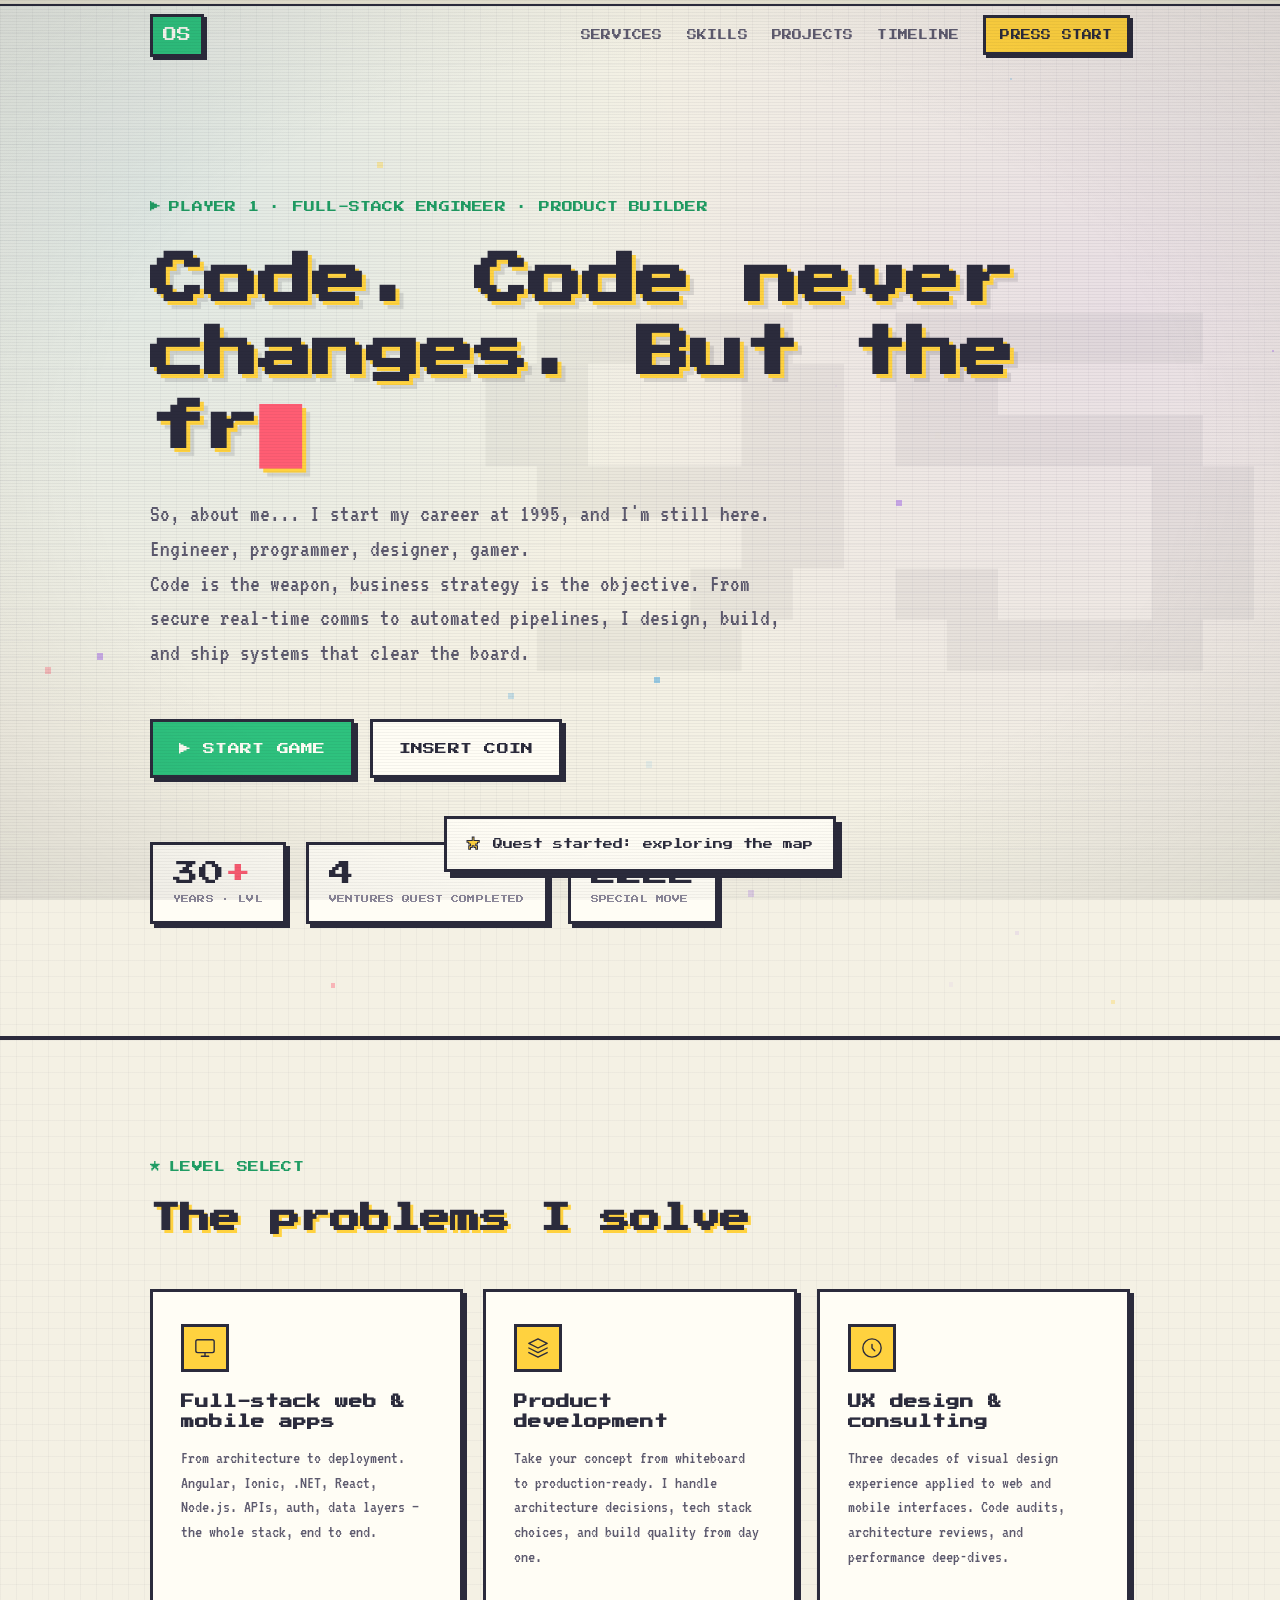
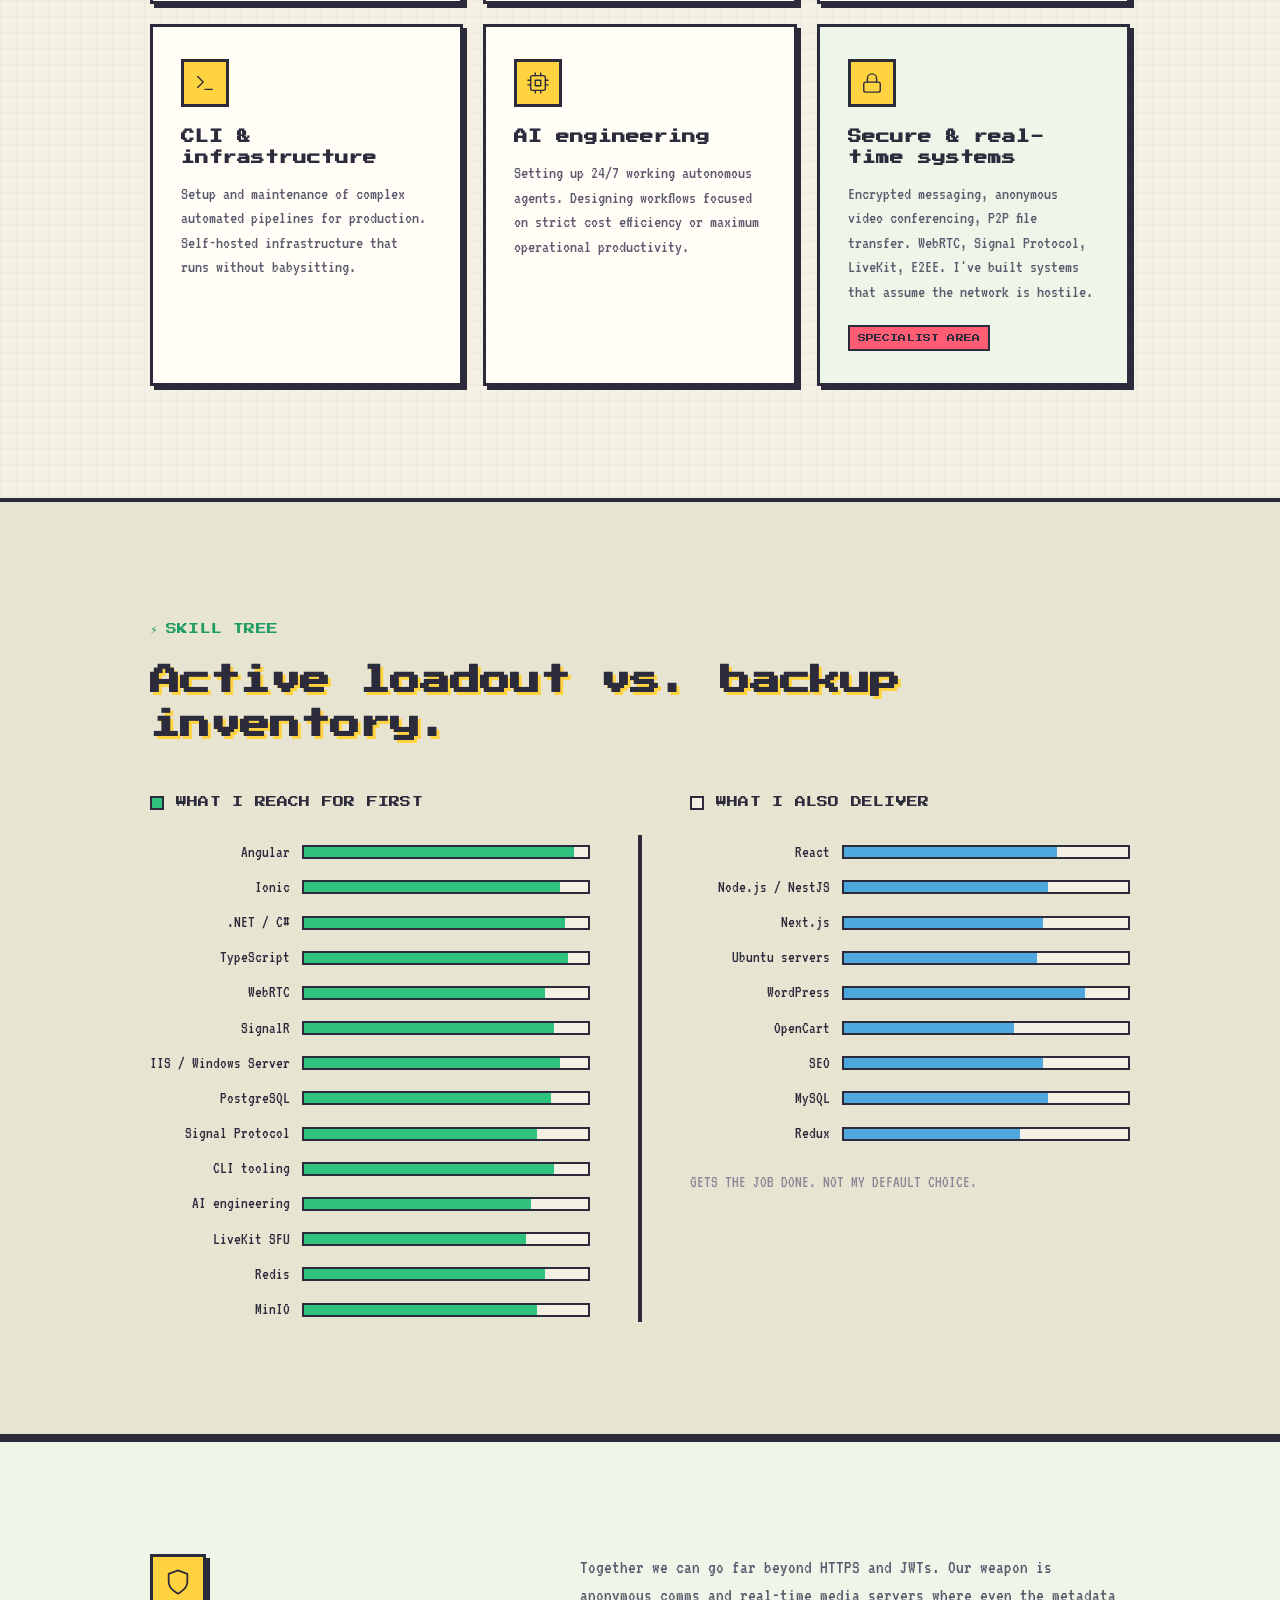
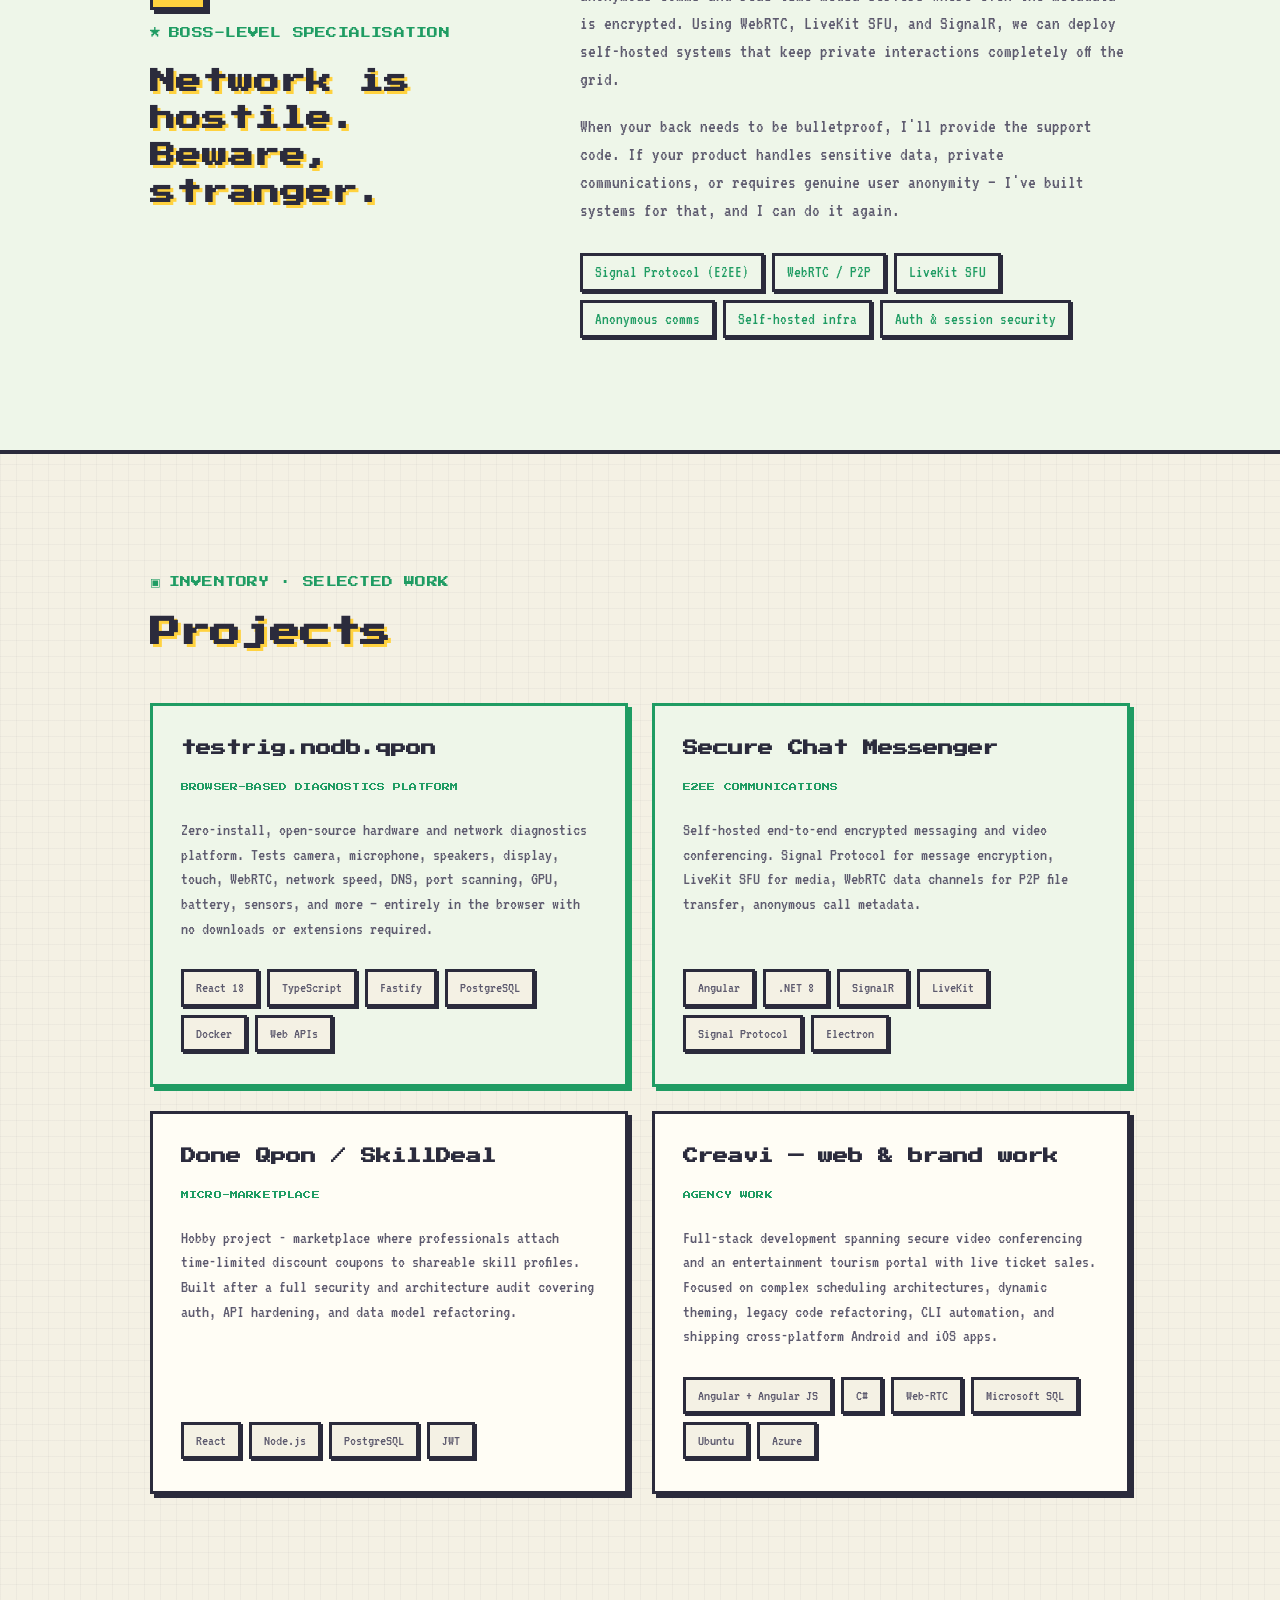
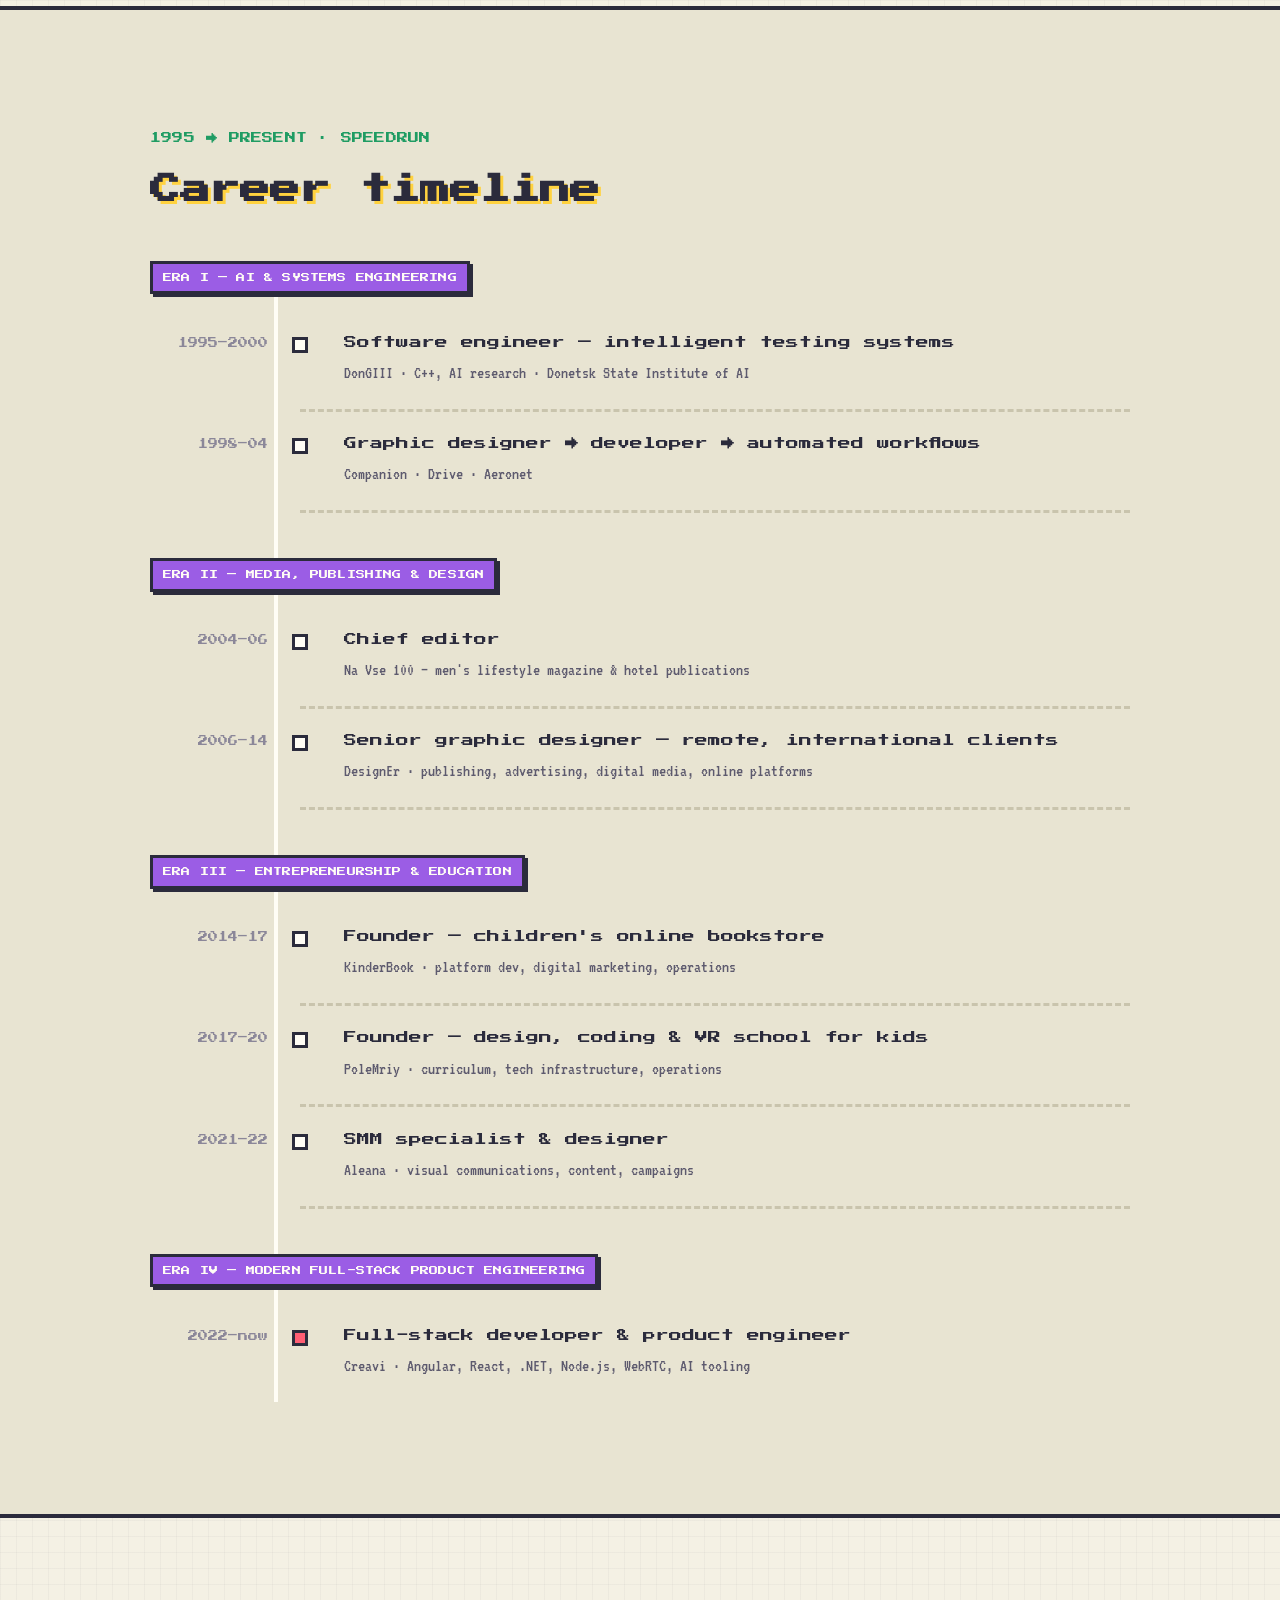
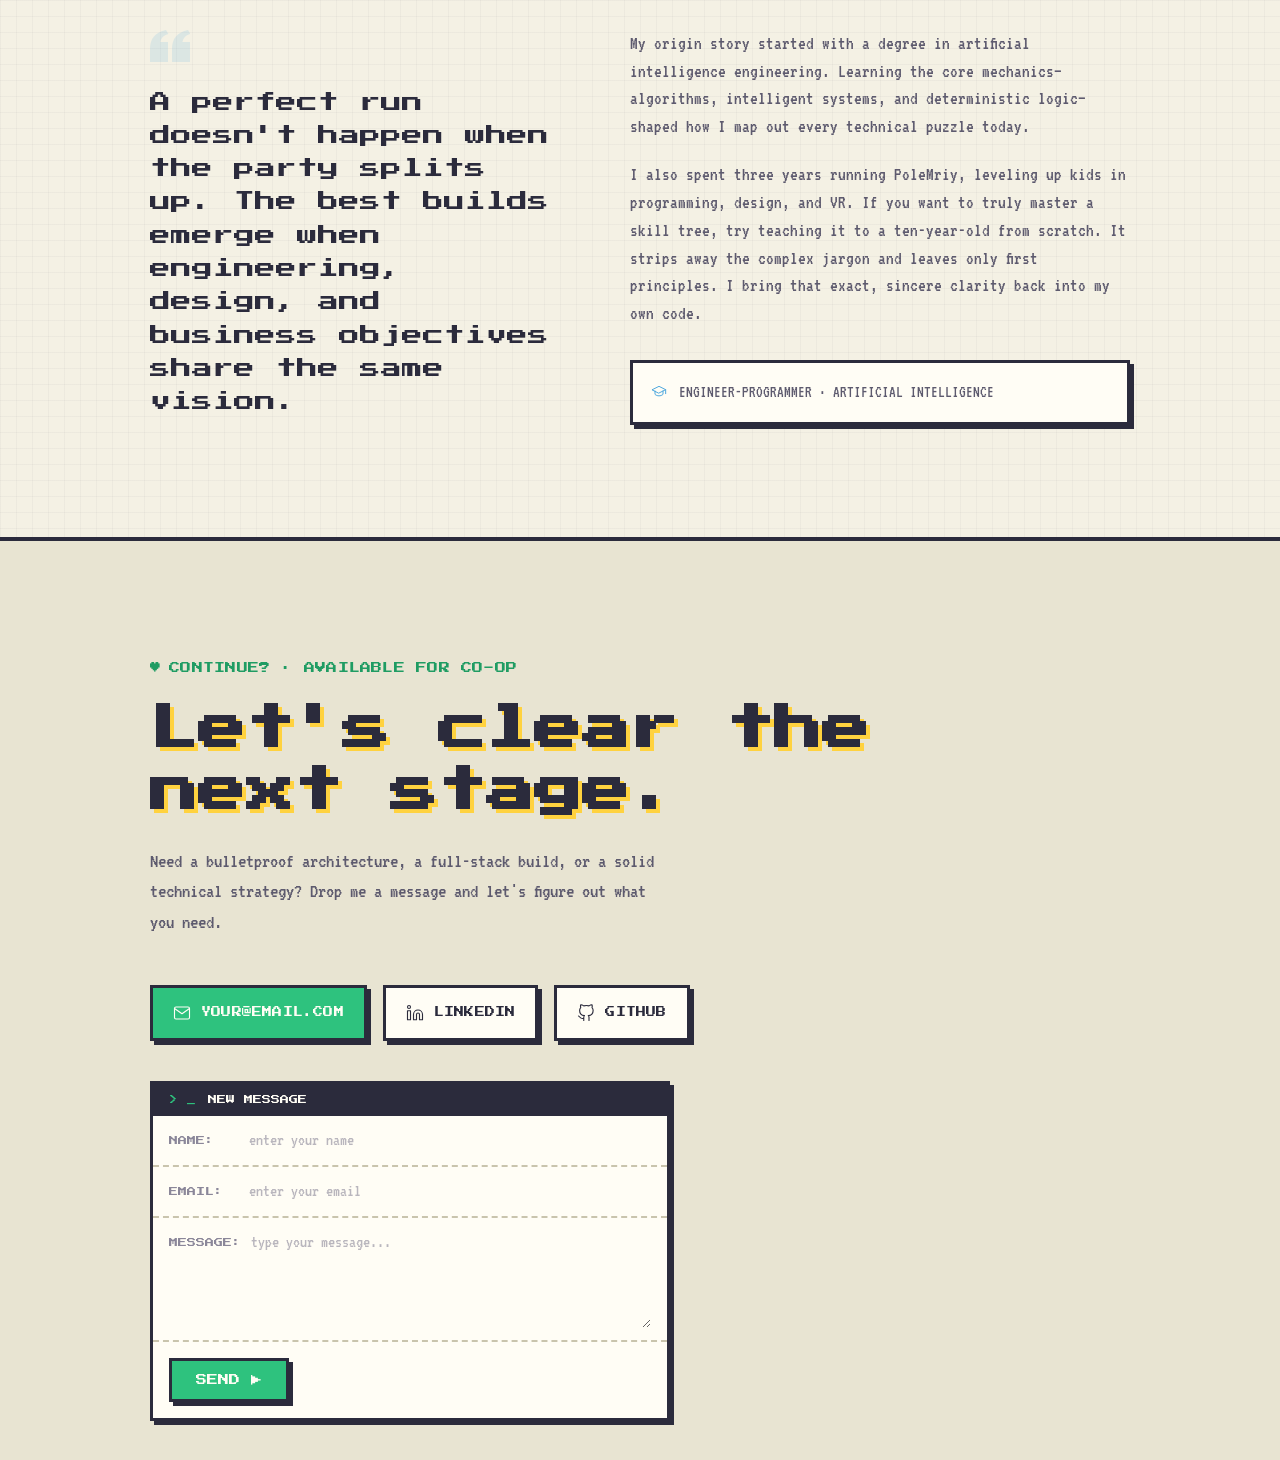
==== site/index.html @ c0d4e621 "feat: replace placeholder projects with testrig.nodb.qpon - formal: replaced 'Det Kollektive Klædesk" ====
<!DOCTYPE html>
<html lang="en">
<head>
<meta charset="UTF-8">
<meta name="viewport" content="width=device-width, initial-scale=1.0">
<title>Olexander Skidan — Full-Stack Product Engineer</title>
<link rel="icon" type="image/svg+xml" href="favicon.svg">
<link rel="icon" type="image/png" sizes="96x96" href="favicon-96x96.png">
<link rel="icon" type="image/x-icon" href="favicon.ico">
<link rel="apple-touch-icon" sizes="180x180" href="apple-touch-icon.png">
<link rel="manifest" href="site.webmanifest">
<link rel="preconnect" href="https://fonts.googleapis.com">
<link rel="preconnect" href="https://fonts.gstatic.com" crossorigin>
<link href="https://fonts.googleapis.com/css2?family=Press+Start+2P&family=VT323&display=swap" rel="stylesheet">
<link rel="stylesheet" href="portfolio.css">
</head>
<body>

<!-- SCROLL XP BAR -->
<div class="xp-bar" id="xp-bar">
  <div class="xp-bar-fill" id="xp-bar-fill"></div>
  <span class="xp-bar-label" id="xp-bar-label">0%</span>
</div>

<!-- CRT SCANLINE OVERLAY -->
<div class="crt" aria-hidden="true"></div>

<!-- NAV / HUD -->
<nav class="nav" id="nav">
  <div class="nav-inner">
    <span class="nav-initials">OS</span>
    <button class="nav-toggle" id="nav-toggle" aria-label="Toggle navigation" aria-expanded="false">
      <span></span>
      <span></span>
      <span></span>
    </button>
    <div class="nav-links" id="nav-links">
      <a href="#services">Services</a>
      <a href="#skills">Skills</a>
      <a href="#projects">Projects</a>
      <a href="#timeline">Timeline</a>
      <a href="#contact" class="nav-cta">Press Start</a>
    </div>
  </div>
</nav>

<!-- HERO -->
<section class="hero" id="hero">
  <div class="container">
    <p class="eyebrow"><span>▶</span> Player 1 · Full-stack engineer · product builder</p>
    <h1 class="hero-headline" id="hero-headline" data-text="Code. Code never changes. But the frameworks do"><span class="typing-text"></span><span class="typing-cursor">█</span></h1>
    <p class="hero-sub">So, about me... I start my career at 1995, and I'm still here. Engineer, programmer, designer, gamer.<br>Code is the weapon, business strategy is the objective. From secure real-time comms to automated pipelines, I design, build, and ship systems that clear the board.</p>
    <div class="hero-ctas">
      <a href="#projects" class="btn btn-primary">▶ Start game</a>
      <a href="#contact" class="btn btn-ghost">Insert coin</a>
    </div>
    <div class="hero-stats">
      <div class="stat">
        <span class="stat-num" data-count="30">0<span class="stat-plus">+</span></span>
        <span class="stat-label">Years · LVL</span>
      </div>
      <div class="stat-divider"></div>
      <div class="stat">
        <span class="stat-num" data-count="4">0</span>
        <span class="stat-label">Ventures quest completed</span>
      </div>
      <div class="stat-divider"></div>
      <div class="stat">
        <span class="stat-num">E2EE</span>
        <span class="stat-label">Special move</span>
      </div>
    </div>
  </div>
  <div class="hero-watermark" id="hero-watermark" title="Click me">95</div>
  <canvas class="hero-particles" id="hero-particles"></canvas>
</section>

<!-- SERVICES -->
<section class="section" id="services">
  <div class="container">
    <p class="section-eyebrow"><span>★</span> Level select</p>
    <h2 class="section-title">The problems I solve</h2>
    <div class="services-grid">
      <div class="service-card">
        <div class="service-icon">
          <svg width="22" height="22" viewBox="0 0 24 24" fill="none" stroke="currentColor" stroke-width="1.5" stroke-linecap="round" stroke-linejoin="round"><rect x="2" y="3" width="20" height="14" rx="2"/><path d="M8 21h8M12 17v4"/></svg>
        </div>
        <h3>Full-stack web &amp; mobile apps</h3>
        <p>From architecture to deployment. Angular, Ionic, .NET, React, Node.js. APIs, auth, data layers — the whole stack, end to end.</p>
      </div>
      <div class="service-card">
        <div class="service-icon">
          <svg width="22" height="22" viewBox="0 0 24 24" fill="none" stroke="currentColor" stroke-width="1.5" stroke-linecap="round" stroke-linejoin="round"><path d="M12 2L2 7l10 5 10-5-10-5z"/><path d="M2 17l10 5 10-5"/><path d="M2 12l10 5 10-5"/></svg>
        </div>
        <h3>Product development</h3>
        <p>Take your concept from whiteboard to production-ready. I handle architecture decisions, tech stack choices, and build quality from day one.</p>
      </div>
      <div class="service-card">
        <div class="service-icon">
          <svg width="22" height="22" viewBox="0 0 24 24" fill="none" stroke="currentColor" stroke-width="1.5" stroke-linecap="round" stroke-linejoin="round"><circle cx="12" cy="12" r="10"/><path d="M12 8v4l3 3"/></svg>
        </div>
        <h3>UX design &amp; consulting</h3>
        <p>Three decades of visual design experience applied to web and mobile interfaces. Code audits, architecture reviews, and performance deep-dives.</p>
      </div>
      <div class="service-card">
        <div class="service-icon">
          <svg width="22" height="22" viewBox="0 0 24 24" fill="none" stroke="currentColor" stroke-width="1.5" stroke-linecap="round" stroke-linejoin="round"><polyline points="4 17 10 11 4 5"/><line x1="12" y1="19" x2="20" y2="19"/></svg>
        </div>
        <h3>CLI &amp; infrastructure</h3>
        <p>Setup and maintenance of complex automated pipelines for production. Self-hosted infrastructure that runs without babysitting.</p>
      </div>
      <div class="service-card">
        <div class="service-icon">
          <svg width="22" height="22" viewBox="0 0 24 24" fill="none" stroke="currentColor" stroke-width="1.5" stroke-linecap="round" stroke-linejoin="round"><rect x="4" y="4" width="16" height="16" rx="2" ry="2"/><rect x="9" y="9" width="6" height="6"/><line x1="9" y1="1" x2="9" y2="4"/><line x1="15" y1="1" x2="15" y2="4"/><line x1="9" y1="20" x2="9" y2="23"/><line x1="15" y1="20" x2="15" y2="23"/><line x1="20" y1="9" x2="23" y2="9"/><line x1="20" y1="14" x2="23" y2="14"/><line x1="1" y1="9" x2="4" y2="9"/><line x1="1" y1="14" x2="4" y2="14"/></svg>
        </div>
        <h3>AI engineering</h3>
        <p>Setting up 24/7 working autonomous agents. Designing workflows focused on strict cost efficiency or maximum operational productivity.</p>
      </div>
      <div class="service-card service-card--accent">
        <div class="service-icon">
          <svg width="22" height="22" viewBox="0 0 24 24" fill="none" stroke="currentColor" stroke-width="1.5" stroke-linecap="round" stroke-linejoin="round"><rect x="3" y="11" width="18" height="11" rx="2"/><path d="M7 11V7a5 5 0 0 1 10 0v4"/></svg>
        </div>
        <h3>Secure &amp; real-time systems</h3>
        <p>Encrypted messaging, anonymous video conferencing, P2P file transfer. WebRTC, Signal Protocol, LiveKit, E2EE. I've built systems that assume the network is hostile.</p>
        <span class="service-badge">Specialist area</span>
      </div>
    </div>
  </div>
</section>

<!-- SKILLS -->
<section class="section section--dark" id="skills">
  <div class="container">
    <p class="section-eyebrow"><span>⚡</span> Skill tree</p>
    <h2 class="section-title">Active loadout vs. backup inventory.</h2>
    <div class="skills-grid">
      <div class="skills-col">
        <div class="skills-col-header">
          <span class="skills-col-dot skills-col-dot--love"></span>
          What I reach for first
        </div>
        <div class="skill-bars">
          <div class="skill-bar" data-level="95">
            <div class="skill-bar-label">Angular</div>
            <div class="skill-bar-track"><div class="skill-bar-fill"></div></div>
          </div>
          <div class="skill-bar" data-level="90">
            <div class="skill-bar-label">Ionic</div>
            <div class="skill-bar-track"><div class="skill-bar-fill"></div></div>
          </div>
          <div class="skill-bar" data-level="92">
            <div class="skill-bar-label">.NET / C#</div>
            <div class="skill-bar-track"><div class="skill-bar-fill"></div></div>
          </div>
          <div class="skill-bar" data-level="93">
            <div class="skill-bar-label">TypeScript</div>
            <div class="skill-bar-track"><div class="skill-bar-fill"></div></div>
          </div>
          <div class="skill-bar" data-level="85">
            <div class="skill-bar-label">WebRTC</div>
            <div class="skill-bar-track"><div class="skill-bar-fill"></div></div>
          </div>
          <div class="skill-bar" data-level="88">
            <div class="skill-bar-label">SignalR</div>
            <div class="skill-bar-track"><div class="skill-bar-fill"></div></div>
          </div>
          <div class="skill-bar" data-level="90">
            <div class="skill-bar-label">IIS / Windows Server</div>
            <div class="skill-bar-track"><div class="skill-bar-fill"></div></div>
          </div>
          <div class="skill-bar" data-level="87">
            <div class="skill-bar-label">PostgreSQL</div>
            <div class="skill-bar-track"><div class="skill-bar-fill"></div></div>
          </div>
          <div class="skill-bar" data-level="82">
            <div class="skill-bar-label">Signal Protocol</div>
            <div class="skill-bar-track"><div class="skill-bar-fill"></div></div>
          </div>
          <div class="skill-bar" data-level="88">
            <div class="skill-bar-label">CLI tooling</div>
            <div class="skill-bar-track"><div class="skill-bar-fill"></div></div>
          </div>
          <div class="skill-bar" data-level="80">
            <div class="skill-bar-label">AI engineering</div>
            <div class="skill-bar-track"><div class="skill-bar-fill"></div></div>
          </div>
          <div class="skill-bar" data-level="78">
            <div class="skill-bar-label">LiveKit SFU</div>
            <div class="skill-bar-track"><div class="skill-bar-fill"></div></div>
          </div>
          <div class="skill-bar" data-level="85">
            <div class="skill-bar-label">Redis</div>
            <div class="skill-bar-track"><div class="skill-bar-fill"></div></div>
          </div>
          <div class="skill-bar" data-level="82">
            <div class="skill-bar-label">MinIO</div>
            <div class="skill-bar-track"><div class="skill-bar-fill"></div></div>
          </div>
        </div>
      </div>
      <div class="skills-divider"></div>
      <div class="skills-col">
        <div class="skills-col-header">
          <span class="skills-col-dot skills-col-dot--also"></span>
          What I also deliver
        </div>
        <div class="skill-bars">
          <div class="skill-bar" data-level="75">
            <div class="skill-bar-label">React</div>
            <div class="skill-bar-track"><div class="skill-bar-fill skill-bar-fill--also"></div></div>
          </div>
          <div class="skill-bar" data-level="72">
            <div class="skill-bar-label">Node.js / NestJS</div>
            <div class="skill-bar-track"><div class="skill-bar-fill skill-bar-fill--also"></div></div>
          </div>
          <div class="skill-bar" data-level="70">
            <div class="skill-bar-label">Next.js</div>
            <div class="skill-bar-track"><div class="skill-bar-fill skill-bar-fill--also"></div></div>
          </div>
          <div class="skill-bar" data-level="68">
            <div class="skill-bar-label">Ubuntu servers</div>
            <div class="skill-bar-track"><div class="skill-bar-fill skill-bar-fill--also"></div></div>
          </div>
          <div class="skill-bar" data-level="85">
            <div class="skill-bar-label">WordPress</div>
            <div class="skill-bar-track"><div class="skill-bar-fill skill-bar-fill--also"></div></div>
          </div>
          <div class="skill-bar" data-level="60">
            <div class="skill-bar-label">OpenCart</div>
            <div class="skill-bar-track"><div class="skill-bar-fill skill-bar-fill--also"></div></div>
          </div>
          <div class="skill-bar" data-level="70">
            <div class="skill-bar-label">SEO</div>
            <div class="skill-bar-track"><div class="skill-bar-fill skill-bar-fill--also"></div></div>
          </div>
          <div class="skill-bar" data-level="72">
            <div class="skill-bar-label">MySQL</div>
            <div class="skill-bar-track"><div class="skill-bar-fill skill-bar-fill--also"></div></div>
          </div>
          <div class="skill-bar" data-level="62">
            <div class="skill-bar-label">Redux</div>
            <div class="skill-bar-track"><div class="skill-bar-fill skill-bar-fill--also"></div></div>
          </div>
        </div>
        <p class="skills-note">Gets the job done. Not my default choice.</p>
      </div>
    </div>
  </div>
</section>

<!-- SECURITY CALLOUT -->
<section class="section section--security">
  <div class="container">
    <div class="security-inner">
      <div class="security-left">
        <div class="security-icon">
          <svg width="28" height="28" viewBox="0 0 24 24" fill="none" stroke="currentColor" stroke-width="1.5" stroke-linecap="round" stroke-linejoin="round"><path d="M12 22s8-4 8-10V5l-8-3-8 3v7c0 6 8 10 8 10z"/></svg>
        </div>
        <p class="section-eyebrow" style="margin-top:1rem;"><span>★</span> Boss-level specialisation</p>
        <h2 class="security-headline">Network is hostile.<br>Beware, stranger.</h2>
      </div>
      <div class="security-right">
        <p>Together we can go far beyond HTTPS and JWTs. Our weapon is anonymous comms and real-time media servers where even the metadata is encrypted. Using WebRTC, LiveKit SFU, and SignalR, we can deploy self-hosted systems that keep private interactions completely off the grid.</p>
        <p>When your back needs to be bulletproof, I'll provide the support code. If your product handles sensitive data, private communications, or requires genuine user anonymity — I've built systems for that, and I can do it again.</p>
        <div class="security-tags">
          <span class="tag tag--security">Signal Protocol (E2EE)</span>
          <span class="tag tag--security">WebRTC / P2P</span>
          <span class="tag tag--security">LiveKit SFU</span>
          <span class="tag tag--security">Anonymous comms</span>
          <span class="tag tag--security">Self-hosted infra</span>
          <span class="tag tag--security">Auth &amp; session security</span>
        </div>
      </div>
    </div>
  </div>
</section>

<!-- PROJECTS -->
<section class="section" id="projects">
  <div class="container">
    <p class="section-eyebrow"><span>▣</span> Inventory · selected work</p>
    <h2 class="section-title">Projects</h2>
    <div class="projects-grid">
      <div class="project-card project-card--featured">
        <div class="project-header">
          <h3>testrig.nodb.qpon</h3>
          <span class="project-type">Browser-based diagnostics platform</span>
        </div>
        <p>Zero-install, open-source hardware and network diagnostics platform. Tests camera, microphone, speakers, display, touch, WebRTC, network speed, DNS, port scanning, GPU, battery, sensors, and more — entirely in the browser with no downloads or extensions required.</p>
        <div class="project-tags">
          <span class="tag tag--stack">React 18</span>
          <span class="tag tag--stack">TypeScript</span>
          <span class="tag tag--stack">Fastify</span>
          <span class="tag tag--stack">PostgreSQL</span>
          <span class="tag tag--stack">Docker</span>
          <span class="tag tag--stack">Web APIs</span>
        </div>
        <div class="project-detail">
          <p>Built a full PWA with lazy-loaded test modules, Zustand state management, guided orchestrator for automated test runs, shareable result URLs, and a Fastify backend with Prisma ORM. Deployed on a single Ubuntu server with Docker Compose, Nginx reverse proxy, and Let's Encrypt SSL.</p>
        </div>
      </div>
      <div class="project-card project-card--featured">
        <div class="project-header">
          <h3>Secure Chat Messenger</h3>
          <span class="project-type">E2EE communications</span>
        </div>
        <p>Self-hosted end-to-end encrypted messaging and video conferencing. Signal Protocol for message encryption, LiveKit SFU for media, WebRTC data channels for P2P file transfer, anonymous call metadata.</p>
        <div class="project-tags">
          <span class="tag tag--stack">Angular</span>
          <span class="tag tag--stack">.NET 8</span>
          <span class="tag tag--stack">SignalR</span>
          <span class="tag tag--stack">LiveKit</span>
          <span class="tag tag--stack">Signal Protocol</span>
          <span class="tag tag--stack">Electron</span>
        </div>
        <div class="project-detail">
          <p>Key challenges: implementing Signal Protocol key exchange in the browser, managing WebRTC peer connections through restrictive firewalls, and building a message queue that works offline. Result: a messenger where even we can't read the messages.</p>
        </div>
      </div>
      <div class="project-card">
        <div class="project-header">
          <h3>Done Qpon / SkillDeal</h3>
          <span class="project-type">Micro-marketplace</span>
        </div>
        <p>Hobby project - marketplace where professionals attach time-limited discount coupons to shareable skill profiles. Built after a full security and architecture audit covering auth, API hardening, and data model refactoring.</p>
        <div class="project-tags">
          <span class="tag tag--stack">React</span>
          <span class="tag tag--stack">Node.js</span>
          <span class="tag tag--stack">PostgreSQL</span>
          <span class="tag tag--stack">JWT</span>
        </div>
        <div class="project-detail">
          <p>Started as a weekend experiment, grew into a working marketplace. Did a full security audit, refactored the auth flow, hardened the API, and cleaned up the data model. Still running as a hobby project.</p>
        </div>
      </div>
      <div class="project-card">
        <div class="project-header">
          <h3>Creavi — web &amp; brand work</h3>
          <span class="project-type">Agency work</span>
        </div>
        <p>Full-stack development spanning secure video conferencing and an entertainment tourism portal with live ticket sales. Focused on complex scheduling architectures, dynamic theming, legacy code refactoring, CLI automation, and shipping cross-platform Android and iOS apps.</p>
        <div class="project-tags">
          <span class="tag tag--stack">Angular + Angular JS</span>
          <span class="tag tag--stack">C#</span>
          <span class="tag tag--stack">Web-RTC</span>
          <span class="tag tag--stack">Microsoft SQL</span>
          <span class="tag tag--stack">Ubuntu</span>
          <span class="tag tag--stack">Azure</span>
        </div>
        <div class="project-detail">
          <p>Worked across multiple products: video conferencing for internal teams, entertainment portal with live ticket sales, scheduling systems with complex recurring patterns. Also shipped Android and iOS builds via Ionic.</p>
        </div>
      </div>
    </div>
  </div>
</section>

<!-- TIMELINE -->
<section class="section section--dark" id="timeline">
  <div class="container">
    <p class="section-eyebrow">1995 → present · speedrun</p>
    <h2 class="section-title">Career timeline</h2>
    <div class="timeline">

      <div class="timeline-era">
        <span>Era I — AI &amp; systems engineering</span>
      </div>
      <div class="timeline-item">
        <div class="timeline-year">1995–2000</div>
        <div class="timeline-dot"></div>
        <div class="timeline-body">
          <div class="timeline-role">Software engineer — intelligent testing systems</div>
          <div class="timeline-company">DonGIII · C++, AI research · Donetsk State Institute of AI</div>
        </div>
      </div>
      <div class="timeline-item">
        <div class="timeline-year">1998–04</div>
        <div class="timeline-dot"></div>
        <div class="timeline-body">
          <div class="timeline-role">Graphic designer → developer → automated workflows</div>
          <div class="timeline-company">Companion · Drive · Aeronet</div>
        </div>
      </div>

      <div class="timeline-era">
        <span>Era II — media, publishing &amp; design</span>
      </div>
      <div class="timeline-item">
        <div class="timeline-year">2004–06</div>
        <div class="timeline-dot"></div>
        <div class="timeline-body">
          <div class="timeline-role">Chief editor</div>
          <div class="timeline-company">Na Vse 100 — men's lifestyle magazine &amp; hotel publications</div>
        </div>
      </div>
      <div class="timeline-item">
        <div class="timeline-year">2006–14</div>
        <div class="timeline-dot"></div>
        <div class="timeline-body">
          <div class="timeline-role">Senior graphic designer — remote, international clients</div>
          <div class="timeline-company">DesignEr · publishing, advertising, digital media, online platforms</div>
        </div>
      </div>

      <div class="timeline-era">
        <span>Era III — entrepreneurship &amp; education</span>
      </div>
      <div class="timeline-item">
        <div class="timeline-year">2014–17</div>
        <div class="timeline-dot"></div>
        <div class="timeline-body">
          <div class="timeline-role">Founder — children's online bookstore</div>
          <div class="timeline-company">KinderBook · platform dev, digital marketing, operations</div>
        </div>
      </div>
      <div class="timeline-item">
        <div class="timeline-year">2017–20</div>
        <div class="timeline-dot"></div>
        <div class="timeline-body">
          <div class="timeline-role">Founder — design, coding &amp; VR school for kids</div>
          <div class="timeline-company">PoleMriy · curriculum, tech infrastructure, operations</div>
        </div>
      </div>
      <div class="timeline-item">
        <div class="timeline-year">2021–22</div>
        <div class="timeline-dot"></div>
        <div class="timeline-body">
          <div class="timeline-role">SMM specialist &amp; designer</div>
          <div class="timeline-company">Aleana · visual communications, content, campaigns</div>
        </div>
      </div>

      <div class="timeline-era">
        <span>Era IV — modern full-stack product engineering</span>
      </div>
      <div class="timeline-item timeline-item--current">
        <div class="timeline-year">2022–now</div>
        <div class="timeline-dot timeline-dot--current"></div>
        <div class="timeline-body">
          <div class="timeline-role">Full-stack developer &amp; product engineer</div>
          <div class="timeline-company">Creavi · Angular, React, .NET, Node.js, WebRTC, AI tooling</div>
        </div>
      </div>

    </div>
  </div>
</section>

<!-- PHILOSOPHY -->
<section class="section" id="philosophy">
  <div class="container">
    <div class="philosophy-wrap">
      <div class="philosophy-quote">
        <svg class="quote-mark" width="40" height="32" viewBox="0 0 40 32" fill="none"><path d="M0 32V19.2C0 8.533 5.333 2.133 16 0l2.4 4C13.6 5.333 11.2 8 10.4 12H18V32H0ZM22 32V19.2C22 8.533 27.333 2.133 38 0l2.4 4C35.6 5.333 33.2 8 32.4 12H40V32H22Z" fill="currentColor" opacity="0.15"/></svg>
        <p>A perfect run doesn't happen when the party splits up. The best builds emerge when engineering, design, and business objectives share the same vision.</p>
      </div>
      <div class="philosophy-body">
        <p>My origin story started with a degree in artificial intelligence engineering. Learning the core mechanics—algorithms, intelligent systems, and deterministic logic—shaped how I map out every technical puzzle today.</p>
        <p>I also spent three years running PoleMriy, leveling up kids in programming, design, and VR. If you want to truly master a skill tree, try teaching it to a ten-year-old from scratch. It strips away the complex jargon and leaves only first principles. I bring that exact, sincere clarity back into my own code.</p>
        <div class="edu-badge">
          <svg width="16" height="16" viewBox="0 0 24 24" fill="none" stroke="currentColor" stroke-width="1.5" stroke-linecap="round" stroke-linejoin="round"><path d="M22 10v6M2 10l10-5 10 5-10 5z"/><path d="M6 12v5c3 3 9 3 12 0v-5"/></svg>
          Engineer-Programmer · Artificial Intelligence
        </div>
      </div>
    </div>
  </div>
</section>

<!-- CONTACT -->
<section class="section section--contact" id="contact">
  <div class="container">
    <div class="contact-wrap">
      <p class="section-eyebrow"><span>♥</span> Continue? · available for co-op</p>
      <h2 class="contact-headline">Let's clear the next stage.</h2>
      <p class="contact-sub">Need a bulletproof architecture, a full-stack build, or a solid technical strategy? Drop me a message and let's figure out what you need.</p>
      <div class="contact-links">
        <a href="mailto:your@email.com" class="contact-link contact-link--primary">
          <svg width="18" height="18" viewBox="0 0 24 24" fill="none" stroke="currentColor" stroke-width="1.5" stroke-linecap="round" stroke-linejoin="round"><path d="M4 4h16c1.1 0 2 .9 2 2v12c0 1.1-.9 2-2 2H4c-1.1 0-2-.9-2-2V6c0-1.1.9-2 2-2z"/><polyline points="22,6 12,13 2,6"/></svg>
          your@email.com
        </a>
        <a href="https://linkedin.com/in/yourprofile" class="contact-link" target="_blank" rel="noopener">
          <svg width="18" height="18" viewBox="0 0 24 24" fill="none" stroke="currentColor" stroke-width="1.5" stroke-linecap="round" stroke-linejoin="round"><path d="M16 8a6 6 0 0 1 6 6v7h-4v-7a2 2 0 0 0-2-2 2 2 0 0 0-2 2v7h-4v-7a6 6 0 0 1 6-6z"/><rect x="2" y="9" width="4" height="12"/><circle cx="4" cy="4" r="2"/></svg>
          LinkedIn
        </a>
        <a href="https://github.com/yourprofile" class="contact-link" target="_blank" rel="noopener">
          <svg width="18" height="18" viewBox="0 0 24 24" fill="none" stroke="currentColor" stroke-width="1.5" stroke-linecap="round" stroke-linejoin="round"><path d="M9 19c-5 1.5-5-2.5-7-3m14 6v-3.87a3.37 3.37 0 0 0-.94-2.61c3.14-.35 6.44-1.54 6.44-7A5.44 5.44 0 0 0 20 4.77 5.07 5.07 0 0 0 19.91 1S18.73.65 16 2.48a13.38 13.38 0 0 0-7 0C6.27.65 5.09 1 5.09 1A5.07 5.07 0 0 0 5 4.77a5.44 5.44 0 0 0-1.5 3.78c0 5.42 3.3 6.61 6.44 7A3.37 3.37 0 0 0 9 18.13V22"/></svg>
          GitHub
        </a>
      </div>
      <form class="contact-form" id="contact-form">
        <div class="contact-form-header">
          <span class="contact-form-prompt">&gt; _</span>
          <span class="contact-form-title">NEW MESSAGE</span>
        </div>
        <div class="contact-form-field">
          <label for="contact-name">NAME:</label>
          <input type="text" id="contact-name" name="name" autocomplete="name" placeholder="enter your name">
        </div>
        <div class="contact-form-field">
          <label for="contact-email">EMAIL:</label>
          <input type="email" id="contact-email" name="email" autocomplete="email" placeholder="enter your email">
        </div>
        <div class="contact-form-field">
          <label for="contact-msg">MESSAGE:</label>
          <textarea id="contact-msg" name="message" rows="4" placeholder="type your message..."></textarea>
        </div>
        <button type="submit" class="contact-form-send">SEND ▶</button>
      </form>
    </div>
  </div>
</section>

<!-- ACHIEVEMENT TOAST -->
<div class="achievement" id="achievement" role="status" aria-live="polite">
  <span class="achievement-icon">★</span>
  <span class="achievement-text" id="achievement-text">Achievement unlocked</span>
</div>

<script>
  const nav = document.getElementById('nav');
  const navToggle = document.getElementById('nav-toggle');
  const navLinks = document.getElementById('nav-links');

  window.addEventListener('scroll', () => {
    nav.classList.toggle('nav--scrolled', window.scrollY > 60);
  });

  navToggle.addEventListener('click', () => {
    const isOpen = navLinks.classList.toggle('nav-links--open');
    navToggle.setAttribute('aria-expanded', isOpen);
  });

  document.querySelectorAll('a[href^="#"]').forEach(a => {
    a.addEventListener('click', e => {
      const target = document.querySelector(a.getAttribute('href'));
      if (target) {
        e.preventDefault();
        target.scrollIntoView({ behavior: 'smooth', block: 'start' });
        navLinks.classList.remove('nav-links--open');
        navToggle.setAttribute('aria-expanded', 'false');
      }
    });
  });

  /* ── Typing effect on hero headline ──────────────────── */
  (function() {
    const headline = document.getElementById('hero-headline');
    if (!headline) return;
    const text = headline.dataset.text;
    const textEl = headline.querySelector('.typing-text');
    const cursorEl = headline.querySelector('.typing-cursor');
    let i = 0;
    const speed = 55;

    function type() {
      if (i < text.length) {
        textEl.textContent += text.charAt(i);
        i++;
        setTimeout(type, speed + (Math.random() * 30 - 15));
      } else {
        cursorEl.style.animation = 'blink 1s steps(2,start) infinite';
      }
    }

    const obs = new IntersectionObserver((entries) => {
      if (entries[0].isIntersecting) {
        obs.disconnect();
        setTimeout(type, 400);
      }
    }, { threshold: 0.5 });
    obs.observe(headline);
  })();

  /* ── Achievement toast ─────────────────────────────────── */
  const toast = document.getElementById('achievement');
  const toastText = document.getElementById('achievement-text');
  let toastTimer;
  const unlocked = new Set();
  function unlock(msg, once = true) {
    if (once && unlocked.has(msg)) return;
    unlocked.add(msg);
    toastText.textContent = msg;
    toast.classList.add('achievement--show');
    clearTimeout(toastTimer);
    toastTimer = setTimeout(() => toast.classList.remove('achievement--show'), 2600);
  }

  /* ── Animated stat counters (count-up when in view) ────── */
  const counters = document.querySelectorAll('.stat-num[data-count]');
  const io = new IntersectionObserver((entries) => {
    entries.forEach(entry => {
      if (!entry.isIntersecting) return;
      const el = entry.target;
      io.unobserve(el);
      const target = +el.dataset.count;
      const plus = el.querySelector('.stat-plus');
      let cur = 0;
      const step = Math.max(1, Math.round(target / 24));
      const tick = () => {
        cur = Math.min(target, cur + step);
        el.firstChild.nodeValue = String(cur);
        if (cur < target) requestAnimationFrame(tick);
      };
      tick();
    });
  }, { threshold: 0.6 });
  counters.forEach(c => io.observe(c));

  /* ── Reveal sections as you "explore" the map ──────────── */
  const reveal = new IntersectionObserver((entries) => {
    entries.forEach(entry => {
      if (entry.isIntersecting) {
        entry.target.classList.add('is-revealed');
        reveal.unobserve(entry.target);
      }
    });
  }, { threshold: 0.12 });
  document.querySelectorAll('.service-card, .project-card, .timeline-item').forEach((el, i) => {
    el.style.setProperty('--reveal-delay', (i % 6) * 60 + 'ms');
    reveal.observe(el);
  });

  /* ── Cards: pixel "press" + collect coin ───────────────── */
  document.querySelectorAll('.service-card, .project-card').forEach(card => {
    card.addEventListener('click', () => {
      card.classList.remove('is-collected');
      void card.offsetWidth;
      card.classList.add('is-collected');
      unlock('Item collected: ' + (card.querySelector('h3')?.textContent || 'loot'));
    });
  });

  /* ── Skill tags: XP popup ──────────────────────────────── */
  document.querySelectorAll('.tag').forEach(tag => {
    tag.addEventListener('click', () => {
      const pop = document.createElement('span');
      pop.className = 'xp-pop';
      pop.textContent = '+XP';
      tag.appendChild(pop);
      setTimeout(() => pop.remove(), 700);
    });
  });

  /* ── Konami code easter egg ────────────────────────────── */
  const seq = ['ArrowUp','ArrowUp','ArrowDown','ArrowDown','ArrowLeft','ArrowRight','ArrowLeft','ArrowRight','b','a'];
  let pos = 0;
  window.addEventListener('keydown', (e) => {
    const k = e.key.length === 1 ? e.key.toLowerCase() : e.key;
    pos = (k === seq[pos]) ? pos + 1 : (k === seq[0] ? 1 : 0);
    if (pos === seq.length) {
      pos = 0;
      document.body.classList.toggle('cheat-mode');
      unlock('CHEAT CODE: rainbow mode!', false);
    }
  });

  /* ── Scroll XP bar ──────────────────────────────────── */
  const xpFill = document.getElementById('xp-bar-fill');
  const xpLabel = document.getElementById('xp-bar-label');
  window.addEventListener('scroll', () => {
    const scrollable = document.documentElement.scrollHeight - window.innerHeight;
    const pct = scrollable > 0 ? Math.round((window.scrollY / scrollable) * 100) : 0;
    xpFill.style.width = pct + '%';
    if (xpLabel) xpLabel.textContent = pct + '%';
  }, { passive: true });

  /* ── Skill bars: animate on scroll ──────────────────── */
  document.querySelectorAll('.skill-bar').forEach(bar => {
    const level = bar.dataset.level;
    bar.style.setProperty('--bar-width', level + '%');
  });
  const skillObs = new IntersectionObserver((entries) => {
    entries.forEach(entry => {
      if (entry.isIntersecting) {
        entry.target.classList.add('is-animated');
        skillObs.unobserve(entry.target);
      }
    });
  }, { threshold: 0.3 });
  document.querySelectorAll('.skill-bar').forEach(bar => skillObs.observe(bar));

  /* ── Project cards: expand/collapse ─────────────────── */
  document.querySelectorAll('.project-card').forEach(card => {
    card.addEventListener('click', (e) => {
      if (e.target.closest('a')) return;
      card.classList.toggle('is-expanded');
    });
  });

  /* ── Floating pixel particles ───────────────────────── */
  (function() {
    if (window.matchMedia('(max-width: 520px)').matches) return;
    const canvas = document.getElementById('hero-particles');
    if (!canvas) return;
    const ctx = canvas.getContext('2d');
    const hero = canvas.parentElement;
    let particles = [];
    const COLORS = ['#2ec27e','#ffd23f','#ff5d73','#4ea8de','#9b5de5'];
    const COUNT = 25;

    function resize() {
      canvas.width = hero.offsetWidth;
      canvas.height = hero.offsetHeight;
    }

    function spawn() {
      return {
        x: Math.random() * canvas.width,
        y: Math.random() * canvas.height,
        size: 2 + Math.floor(Math.random() * 3) * 2,
        color: COLORS[Math.floor(Math.random() * COLORS.length)],
        vx: (Math.random() - 0.5) * 0.4,
        vy: -0.2 - Math.random() * 0.3,
        life: 1,
        decay: 0.002 + Math.random() * 0.003
      };
    }

    function init() {
      resize();
      particles = [];
      for (let i = 0; i < COUNT; i++) {
        const p = spawn();
        p.life = Math.random();
        particles.push(p);
      }
    }

    function draw() {
      ctx.clearRect(0, 0, canvas.width, canvas.height);
      for (let i = particles.length - 1; i >= 0; i--) {
        const p = particles[i];
        p.x += p.vx;
        p.y += p.vy;
        p.life -= p.decay;
        if (p.life <= 0) { particles[i] = spawn(); continue; }
        ctx.globalAlpha = p.life * 0.6;
        ctx.fillStyle = p.color;
        ctx.fillRect(Math.round(p.x), Math.round(p.y), p.size, p.size);
      }
      ctx.globalAlpha = 1;
      requestAnimationFrame(draw);
    }

    init();
    draw();
    window.addEventListener('resize', resize);
  })();

  /* ── Contact form: retro terminal ───────────────────── */
  const contactForm = document.getElementById('contact-form');
  if (contactForm) {
    contactForm.addEventListener('submit', (e) => {
      e.preventDefault();
      const name = document.getElementById('contact-name').value.trim();
      const email = document.getElementById('contact-email').value.trim();
      const msg = document.getElementById('contact-msg').value.trim();
      if (!name || !email || !msg) {
        unlock('ERROR: all fields required');
        return;
      }
      const subject = encodeURIComponent('Portfolio contact from ' + name);
      const body = encodeURIComponent(msg + '\n\n— ' + name + ' (' + email + ')');
      window.location.href = 'mailto:your@email.com?subject=' + subject + '&body=' + body;
      unlock('Message queued: opening mail client');
      contactForm.reset();
    });
  }

  /* ── '95' watermark easter egg ──────────────────────── */
  const watermark = document.getElementById('hero-watermark');
  if (watermark) {
    let clicks = 0;
    watermark.addEventListener('click', () => {
      clicks++;
      if (clicks === 1) {
        unlock('Hmm, what\'s this number?');
      } else if (clicks === 3) {
        unlock('1995 — the year it all started');
        watermark.style.color = 'rgba(46,194,126,0.15)';
        watermark.style.textShadow = '0 0 60px rgba(46,194,126,0.2)';
      } else if (clicks === 7) {
        unlock('C++ and AI research. Those were the days.');
        watermark.style.color = 'rgba(255,93,115,0.15)';
        watermark.style.textShadow = '0 0 60px rgba(255,93,115,0.2)';
      } else if (clicks === 15) {
        unlock('LEGENDARY: you found the deep lore!');
        document.body.classList.add('cheat-mode');
        setTimeout(() => document.body.classList.remove('cheat-mode'), 5000);
      }
    });
  }

  /* ── First-scroll achievement ──────────────────────────── */
  window.addEventListener('scroll', () => {
    if (window.scrollY > 300) unlock('Quest started: exploring the map');
  }, { once: false });
</script>
</body>
</html>
---- site/portfolio.css ----
/* ─── RETRO GAME THEME · LIGHT PALETTE ──────────────────────── */
/* Fonts loaded in HTML: Press Start 2P (pixel display), VT323 (pixel body) */

*, *::before, *::after { box-sizing: border-box; margin: 0; padding: 0; }

:root {
  /* Light "Game Boy meets paper" palette */
  --bg:        #f4f1e4;   /* warm paper */
  --bg-card:   #fffdf5;   /* card cream */
  --bg-dark:   #e8e4d2;   /* recessed panel */
  --bg-sec:    #eef6e9;   /* mint panel */

  /* Chunky pixel borders are always near-black */
  --ink:       #2b2b3c;   /* primary "pixel ink" */
  --border:    #2b2b3c;
  --border-lt: #c9c4ad;

  --text:        #2b2b3c;
  --text-muted:  #5d5a6e;
  --text-dim:    #8b8799;

  /* Arcade accent set */
  --accent:    #2ec27e;   /* green coin */
  --accent-dk: #1f9c63;
  --hot:       #ff5d73;   /* heart red / hot pink */
  --coin:      #ffd23f;   /* coin yellow */
  --sky:       #4ea8de;   /* sky blue */
  --grape:     #9b5de5;   /* power-up purple */

  --font-display: 'Press Start 2P', system-ui, monospace;
  --font-body:    'VT323', 'Courier New', monospace;

  /* No curves — pixels are square */
  --r: 0px;

  --max: 1060px;
  --pad: clamp(1rem, 5vw, 2.5rem);

  /* Hard pixel shadow */
  --shadow: 4px 4px 0 var(--ink);
  --shadow-lg: 6px 6px 0 var(--ink);
}

html { scroll-behavior: smooth; }

body {
  background: var(--bg);
  /* pixel-grid background */
  background-image:
    linear-gradient(rgba(43,43,60,0.035) 1px, transparent 1px),
    linear-gradient(90deg, rgba(43,43,60,0.035) 1px, transparent 1px);
  background-size: 16px 16px;
  color: var(--text);
  font-family: var(--font-body);
  font-size: 21px;          /* VT323 reads small, bump it up */
  line-height: 1.5;
  image-rendering: pixelated;
  -webkit-font-smoothing: none;
  font-smooth: never;
}

a { color: inherit; text-decoration: none; }

/* ─── CRT SCANLINE OVERLAY ──────────────────────────────────── */
.crt {
  position: fixed;
  inset: 0;
  z-index: 9999;
  pointer-events: none;
  background: repeating-linear-gradient(
    to bottom,
    rgba(43,43,60,0.05) 0px,
    rgba(43,43,60,0.05) 1px,
    transparent 1px,
    transparent 3px
  );
  mix-blend-mode: multiply;
}
.crt::after {
  /* soft vignette */
  content: '';
  position: absolute;
  inset: 0;
  background: radial-gradient(ellipse at center, transparent 60%, rgba(43,43,60,0.10) 100%);
}

/* ─── SCROLL XP BAR ──────────────────────────────────────── */
.xp-bar {
  position: fixed;
  top: 0;
  left: 0;
  right: 0;
  height: 6px;
  background: var(--bg-dark);
  z-index: 300;
  border-bottom: 2px solid var(--ink);
}

.xp-bar-fill {
  height: 100%;
  width: 0%;
  background: var(--accent);
  transition: width 0.1s steps(10, end);
}

.xp-bar-label {
  position: absolute;
  right: 8px;
  top: 10px;
  font-family: var(--font-display);
  font-size: 7px;
  color: var(--text-dim);
  opacity: 0;
  transition: opacity 0.2s;
}

.xp-bar:hover .xp-bar-label {
  opacity: 1;
}

/* ─── LAYOUT ────────────────────────────────────────────────── */
.container {
  max-width: var(--max);
  margin: 0 auto;
  padding-left: var(--pad);
  padding-right: var(--pad);
}

.section { padding: clamp(4rem, 9vw, 7rem) 0; position: relative; }

.section--dark {
  background: var(--bg-dark);
  border-top: 4px solid var(--ink);
  border-bottom: 4px solid var(--ink);
}

/* ─── TYPOGRAPHY ────────────────────────────────────────────── */
.section-eyebrow, .eyebrow {
  font-family: var(--font-display);
  font-size: 11px;
  letter-spacing: 0.02em;
  text-transform: uppercase;
  color: var(--accent-dk);
  margin-bottom: 1.25rem;
  display: inline-flex;
  align-items: center;
  gap: 8px;
}

.section-eyebrow span, .eyebrow span {
  transform: translateY(-2px); /* Nudge up. Adjust to -1px or -3px if needed */
  line-height: 1;
}

.section-title {
  font-family: var(--font-display);
  font-size: clamp(1.1rem, 3vw, 1.9rem);
  line-height: 1.45;
  color: var(--text);
  margin-bottom: 3rem;
  text-shadow: 3px 3px 0 var(--coin);
}

/* ─── NAV / HUD ─────────────────────────────────────────────── */
.nav {
  position: fixed;
  top: 0; left: 0; right: 0;
  z-index: 200;
  padding: 0.85rem 0;
  transition: padding 0.15s, background 0.15s;
  border-bottom: 4px solid transparent;
}

.nav--scrolled {
  background: var(--bg-card);
  border-bottom: 4px solid var(--ink);
  padding: 0.6rem 0;
}

.nav-inner {
  max-width: var(--max);
  margin: 0 auto;
  padding: 0 var(--pad);
  display: flex;
  align-items: center;
  justify-content: space-between;
}

.nav-initials {
  font-family: var(--font-display);
  font-size: 14px;
  color: var(--bg-card);
  background: var(--accent);
  padding: 8px 10px;
  border: 3px solid var(--ink);
  box-shadow: 3px 3px 0 var(--ink);
}

.nav-links {
  display: flex;
  align-items: center;
  gap: 1.5rem;
}

.nav-links a {
  font-family: var(--font-display);
  font-size: 10px;
  color: var(--text-muted);
  text-transform: uppercase;
  letter-spacing: 0.02em;
  transition: color 0.12s, transform 0.12s;
}

.nav-links a:hover { color: var(--accent-dk); transform: translateY(-2px); }

.nav-cta {
  background: var(--coin) !important;
  color: var(--ink) !important;
  padding: 0.6rem 0.9rem;
  border: 3px solid var(--ink);
  box-shadow: 3px 3px 0 var(--ink);
}
.nav-cta:hover {
  background: var(--hot) !important;
  color: var(--bg-card) !important;
  transform: translate(-1px,-1px) !important;
}

.nav-toggle {
  display: none;
  flex-direction: column;
  justify-content: center;
  align-items: center;
  width: 44px;
  height: 44px;
  background: var(--bg-card);
  border: 3px solid var(--ink);
  box-shadow: 3px 3px 0 var(--ink);
  cursor: pointer;
  padding: 9px;
  gap: 5px;
}

.nav-toggle span {
  display: block;
  width: 20px;
  height: 3px;
  background: var(--ink);
  transition: transform 0.2s, opacity 0.2s;
}

.nav-toggle[aria-expanded="true"] span:nth-child(1) { transform: translateY(8px) rotate(45deg); }
.nav-toggle[aria-expanded="true"] span:nth-child(2) { opacity: 0; }
.nav-toggle[aria-expanded="true"] span:nth-child(3) { transform: translateY(-8px) rotate(-45deg); }

/* ─── HERO ──────────────────────────────────────────────────── */
.hero {
  padding: clamp(8rem, 15vw, 12rem) 0 clamp(4rem, 9vw, 7rem);
  border-bottom: 4px solid var(--ink);
  position: relative;
  overflow: hidden;
  background:
    radial-gradient(circle at 12% 20%, rgba(78,168,222,0.12), transparent 38%),
    radial-gradient(circle at 88% 30%, rgba(155,93,229,0.12), transparent 42%);
}

.hero-watermark {
  position: absolute;
  top: 50%;
  right: -2%;
  transform: translateY(-50%);
  font-family: var(--font-display);
  font-size: 32vw;
  line-height: 1;
  color: rgba(43,43,60,0.05);
  z-index: 0;
  pointer-events: auto;
  cursor: pointer;
  transition: color 0.3s, text-shadow 0.3s;
  -webkit-user-select: none;
  user-select: none;
}

.hero-watermark:hover {
  color: rgba(43,43,60,0.12);
  text-shadow: 0 0 40px rgba(255,211,63,0.3);
}

.hero .container { position: relative; z-index: 1; }

.hero-particles {
  position: absolute;
  top: 0; right: 0; bottom: 0; left: 0;
  inset: 0;
  width: 100%;
  height: 100%;
  z-index: 0;
  pointer-events: none;
}

.eyebrow {
  font-family: var(--font-display);
  font-size: 11px;
  letter-spacing: 0.02em;
  color: var(--accent-dk);
  text-transform: uppercase;
  margin-bottom: 1.75rem;
  animation: blink 1.4s steps(2, start) infinite;
}

@keyframes blink { 50% { opacity: 0.35; } }

.hero-headline {
  font-family: var(--font-display);
  font-size: clamp(1.5rem, 5vw, 3.4rem);
  line-height: 1.35;
  margin-bottom: 2rem;
  color: var(--text);
  text-shadow: 4px 4px 0 var(--coin), 8px 8px 0 rgba(43,43,60,0.12);
}

.hero-headline::after {
  content: '';
  display: inline-block;
  width: clamp(14px, 2vw, 22px);
  height: clamp(14px, 2vw, 22px);
  background: var(--hot);
  margin-left: 12px;
  box-shadow: 0 0 0 3px var(--ink);
  animation: blink 1s steps(2, start) infinite;
}

.hero-headline .typing-cursor {
  display: inline-block;
  color: var(--hot);
  animation: blink 0.7s steps(2, start) infinite;
  margin-left: 2px;
  font-size: inherit;
}

.hero-headline .typing-text {
  /* inherits parent styles */
}

/* Hide the static ::after cursor when typing is active */
.hero-headline[data-text]::after {
  display: none;
}

.hero-sub {
  font-size: clamp(1.15rem, 2vw, 1.5rem);
  color: var(--text-muted);
  max-width: 640px;
  margin-bottom: 3rem;
  line-height: 1.45;
}

.hero-ctas {
  display: flex;
  gap: 1rem;
  flex-wrap: wrap;
  margin-bottom: 4rem;
}

.btn {
  font-family: var(--font-display);
  font-size: 12px;
  text-transform: uppercase;
  letter-spacing: 0.02em;
  padding: 1.1rem 1.6rem;
  cursor: pointer;
  transition: transform 0.1s, box-shadow 0.1s, background 0.12s, color 0.12s;
  display: inline-block;
  border: 3px solid var(--ink);
  box-shadow: var(--shadow);
}
.btn:active { transform: translate(4px,4px); box-shadow: 0 0 0 var(--ink); }

.btn-primary { background: var(--accent); color: var(--bg-card); }
.btn-primary:hover { background: var(--accent-dk); transform: translate(-2px,-2px); box-shadow: var(--shadow-lg); }

.btn-ghost { background: var(--bg-card); color: var(--ink); }
.btn-ghost:hover { background: var(--coin); transform: translate(-2px,-2px); box-shadow: var(--shadow-lg); }

.hero-stats {
  display: flex;
  align-items: stretch;
  gap: 1.25rem;
  flex-wrap: wrap;
}

.stat {
  display: flex;
  flex-direction: column;
  gap: 6px;
  background: var(--bg-card);
  border: 3px solid var(--ink);
  box-shadow: var(--shadow);
  padding: 1rem 1.25rem;
}

.stat-num {
  font-family: var(--font-display);
  font-size: 1.6rem;
  color: var(--text);
  line-height: 1;
}

.stat-plus { color: var(--hot); }

.stat-label {
  font-family: var(--font-display);
  font-size: 8px;
  text-transform: uppercase;
  color: var(--text-dim);
  letter-spacing: 0.02em;
}

.stat-divider { display: none; }

/* ─── SERVICES ──────────────────────────────────────────────── */
.services-grid {
  display: grid;
  grid-template-columns: repeat(auto-fit, minmax(280px, 1fr));
  gap: 1.25rem;
}

.service-card {
  background: var(--bg-card);
  border: 3px solid var(--ink);
  box-shadow: var(--shadow);
  padding: 2rem 1.75rem;
  position: relative;
  cursor: pointer;
  transition: transform 0.12s, box-shadow 0.12s;
}

.service-card:hover {
  transform: translate(-3px, -3px);
  box-shadow: var(--shadow-lg);
  z-index: 2;
}
.service-card:active { transform: translate(4px,4px); box-shadow: 0 0 0 var(--ink); }

.service-card--accent { background: var(--bg-sec); }

.service-icon {
  color: var(--ink);
  background: var(--coin);
  border: 3px solid var(--ink);
  width: 48px; height: 48px;
  display: flex; align-items: center; justify-content: center;
  margin-bottom: 1.25rem;
}

.service-card h3 {
  font-family: var(--font-display);
  font-size: 0.85rem;
  line-height: 1.5;
  color: var(--text);
  margin-bottom: 0.85rem;
}

.service-card p {
  font-size: 1.1rem;
  color: var(--text-muted);
  line-height: 1.4;
}

.service-badge {
  display: inline-block;
  margin-top: 1.25rem;
  font-family: var(--font-display);
  font-size: 8px;
  letter-spacing: 0.02em;
  text-transform: uppercase;
  color: var(--ink);
  background: var(--hot);
  border: 2px solid var(--ink);
  padding: 5px 8px;
}

/* ─── SKILLS ────────────────────────────────────────────────── */
.skills-grid {
  display: grid;
  grid-template-columns: 1fr 4px 1fr;
  gap: 3rem;
  align-items: start;
}

.skills-divider {
  background: var(--ink);
  align-self: stretch;
  margin-top: 2.5rem;
}

.skills-col-header {
  font-family: var(--font-display);
  font-size: 11px;
  color: var(--text);
  text-transform: uppercase;
  letter-spacing: 0.02em;
  margin-bottom: 1.75rem;
  display: flex;
  align-items: center;
  gap: 12px;
}

.skills-col-dot {
  width: 14px;
  height: 14px;
  flex-shrink: 0;
  border: 2px solid var(--ink);
}
.skills-col-dot--love { background: var(--accent); }
.skills-col-dot--also { background: var(--bg); }

.tags-wrap {
  display: flex;
  flex-wrap: wrap;
  gap: 10px;
}

.tag {
  font-family: var(--font-body);
  font-size: 1.05rem;
  line-height: 1;
  padding: 8px 12px;
  white-space: nowrap;
  border: 3px solid var(--ink);
  background: var(--bg-card);
  cursor: pointer;
  position: relative;
  transition: transform 0.1s, background 0.12s, color 0.12s;
  box-shadow: 2px 2px 0 var(--ink);
}
.tag:hover { transform: translate(-1px,-1px); }
.tag:active { transform: translate(2px,2px); box-shadow: 0 0 0 var(--ink); }

.tag--love { background: var(--bg-card); color: var(--text); }
.tag--love:hover { background: var(--accent); color: var(--bg-card); }

.tag--also { background: var(--bg); color: var(--text-muted); }
.tag--also:hover { background: var(--sky); color: var(--bg-card); }

.tag--stack {
  background: var(--bg);
  color: var(--text-muted);
  font-size: 0.95rem;
  box-shadow: 2px 2px 0 var(--ink);
}
.tag--stack:hover { background: var(--grape); color: var(--bg-card); }

.tag--security { background: var(--bg-sec); color: var(--accent-dk); }
.tag--security:hover { background: var(--accent); color: var(--bg-card); }

/* XP popup on tag click */
.xp-pop {
  position: absolute;
  top: -6px; right: -6px;
  font-family: var(--font-display);
  font-size: 9px;
  color: var(--hot);
  pointer-events: none;
  animation: xpfloat 0.7s ease-out forwards;
}
@keyframes xpfloat {
  0%   { transform: translateY(0); opacity: 1; }
  100% { transform: translateY(-22px); opacity: 0; }
}

.skills-note {
  margin-top: 1.5rem;
  font-family: var(--font-body);
  font-size: 1.05rem;
  color: var(--text-dim);
  text-transform: uppercase;
}

/* ─── SKILL BARS ──────────────────────────────────────────── */
.skill-bars {
  display: flex;
  flex-direction: column;
  gap: 10px;
}

.skill-bar {
  display: flex;
  align-items: center;
  gap: 12px;
}

.skill-bar-label {
  font-family: var(--font-body);
  font-size: 1.05rem;
  color: var(--text);
  min-width: 140px;
  text-align: right;
  flex-shrink: 0;
}

.skill-bar-track {
  flex: 1;
  height: 14px;
  background: var(--bg);
  border: 2px solid var(--ink);
  position: relative;
  overflow: hidden;
}

.skill-bar-fill {
  height: 100%;
  width: 0%;
  background: var(--accent);
  transition: width 1s steps(20, end);
}

.skill-bar-fill--also {
  background: var(--sky);
}

.skill-bar.is-animated .skill-bar-fill {
  width: var(--bar-width, 0%);
}

@media (max-width: 520px) {
  .skill-bar { flex-direction: column; align-items: flex-start; gap: 4px; }
  .skill-bar-label { min-width: auto; text-align: left; }
}

/* ─── SECURITY CALLOUT ──────────────────────────────────────── */
.section--security {
  background: var(--bg-sec);
  border-top: 4px solid var(--ink);
  border-bottom: 4px solid var(--ink);
}

.security-inner {
  display: grid;
  grid-template-columns: 1fr 1.5fr;
  gap: 4rem;
  align-items: start;
}

.security-icon {
  color: var(--ink);
  background: var(--coin);
  border: 3px solid var(--ink);
  width: 56px; height: 56px;
  display: flex; align-items: center; justify-content: center;
  box-shadow: var(--shadow);
}

.security-headline {
  font-family: var(--font-display);
  font-size: clamp(1rem, 2.6vw, 1.6rem);
  line-height: 1.45;
  color: var(--text);
  text-shadow: 3px 3px 0 var(--coin);
}

.security-right p {
  font-size: 1.2rem;
  color: var(--text-muted);
  line-height: 1.45;
  margin-bottom: 1.25rem;
}

.security-tags {
  display: flex;
  flex-wrap: wrap;
  gap: 8px;
  margin-top: 1.75rem;
}

/* ─── PROJECTS ──────────────────────────────────────────────── */
.projects-grid {
  display: grid;
  grid-template-columns: repeat(auto-fit, minmax(320px, 1fr));
  gap: 1.5rem;
}

.project-card {
  background: var(--bg-card);
  border: 3px solid var(--ink);
  box-shadow: var(--shadow);
  padding: 2rem 1.75rem;
  display: flex;
  flex-direction: column;
  cursor: pointer;
  transition: transform 0.12s, box-shadow 0.12s;
}

.project-card:hover {
  transform: translate(-3px, -3px);
  box-shadow: var(--shadow-lg);
}
.project-card:active { transform: translate(4px,4px); box-shadow: 0 0 0 var(--ink); }

.project-card--featured {
  background: var(--bg-sec);
  border-color: var(--accent-dk);
  box-shadow: 4px 4px 0 var(--accent-dk);
}

.project-header { margin-bottom: 1.1rem; }

.project-card h3 {
  font-family: var(--font-display);
  font-size: 0.95rem;
  line-height: 1.4;
  color: var(--text);
  margin-bottom: 0.6rem;
}

.project-type {
  font-family: var(--font-display);
  font-size: 8px;
  letter-spacing: 0.02em;
  color: var(--accent-dk);
  text-transform: uppercase;
}

.project-card p {
  font-size: 1.1rem;
  color: var(--text-muted);
  line-height: 1.4;
  margin-bottom: 1.75rem;
  flex-grow: 1;
}

.project-tags {
  display: flex;
  flex-wrap: wrap;
  gap: 8px;
}

/* ─── PROJECT CARD EXPAND ─────────────────────────────────── */
.project-detail {
  max-height: 0;
  overflow: hidden;
  transition: max-height 0.3s steps(10, end), padding 0.3s;
  padding: 0 0;
}

.project-card.is-expanded .project-detail {
  max-height: 200px;
  padding: 1rem 0 0;
}

.project-card.is-expanded .project-detail p {
  font-size: 1rem;
  color: var(--text-muted);
  line-height: 1.45;
  border-top: 2px dashed var(--border-lt);
  padding-top: 1rem;
}

.project-card.is-expanded {
  border-color: var(--accent-dk);
  box-shadow: 4px 4px 0 var(--accent-dk);
}

/* ─── TIMELINE ──────────────────────────────────────────────── */
.timeline {
  position: relative;
  padding-left: 150px;
}

.timeline::before {
  content: '';
  position: absolute;
  left: 124px;
  top: 5px;
  bottom: 0;
  width: 4px;
  background: var(--bg-card);
}

.timeline-era { margin: 2.75rem 0 1rem -150px; }
.timeline-era:first-child { margin-top: 0; }

.timeline-era span {
  font-family: var(--font-display);
  font-size: 9px;
  letter-spacing: 0.02em;
  text-transform: uppercase;
  color: var(--bg-card);
  background: var(--grape);
  border: 3px solid var(--ink);
  box-shadow: 3px 3px 0 var(--ink);
  padding: 7px 10px;
  display: inline-block;
  position: relative;
  z-index: 2;
}

.timeline-item {
  display: flex;
  align-items: flex-start;
  position: relative;
  padding: 1.4rem 0;
  border-bottom: 3px dashed var(--border-lt);
}
.timeline-item:last-child { border-bottom: none; }

.timeline-year {
  width: 150px;
  margin-left: -150px;
  font-family: var(--font-display);
  font-size: 10px;
  color: var(--text-dim);
  padding-right: 2rem;
  text-align: right;
  padding-top: 3px;
  flex-shrink: 0;
}

/* Square pixel timeline node */
.timeline-dot {
  width: 16px;
  height: 16px;
  background: var(--bg-card);
  border: 3px solid var(--ink);
  flex-shrink: 0;
  margin-top: 4px;
  position: relative;
  left: -8px;
}

.timeline-dot--current {
  background: var(--hot);
  animation: blink 0.9s steps(2,start) infinite;
}

.timeline-body { padding-left: 1.75rem; }

.timeline-role {
  font-family: var(--font-display);
  font-size: 0.8rem;
  line-height: 1.5;
  color: var(--text);
  margin-bottom: 8px;
}

.timeline-company {
  font-family: var(--font-body);
  font-size: 1.1rem;
  color: var(--text-muted);
}

/* ─── PHILOSOPHY ────────────────────────────────────────────── */
.philosophy-wrap {
  display: grid;
  grid-template-columns: 1fr 1.2fr;
  gap: 4rem;
  align-items: start;
}

.quote-mark {
  color: var(--sky);
  display: block;
  margin-bottom: 1.5rem;
}

.philosophy-quote p {
  font-family: var(--font-display);
  font-size: clamp(0.95rem, 2.2vw, 1.3rem);
  line-height: 1.6;
  color: var(--text);
}

.philosophy-body p {
  font-size: 1.2rem;
  color: var(--text-muted);
  line-height: 1.45;
  margin-bottom: 1.25rem;
}

.edu-badge {
  display: flex;
  align-items: flex-start;
  gap: 12px;
  font-family: var(--font-body);
  font-size: 1.05rem;
  text-transform: uppercase;
  color: var(--text-muted);
  background: var(--bg-card);
  border: 3px solid var(--ink);
  box-shadow: var(--shadow);
  padding: 1.1rem;
  margin-top: 2rem;
  line-height: 1.4;
}

.edu-badge svg { color: var(--sky); flex-shrink: 0; margin-top: 2px; }

/* ─── CONTACT ───────────────────────────────────────────────── */
.section--contact {
  background: var(--bg-dark);
  border-top: 4px solid var(--ink);
}

.contact-wrap { max-width: 800px; }

.contact-headline {
  font-family: var(--font-display);
  font-size: clamp(1.4rem, 5vw, 3rem);
  line-height: 1.3;
  color: var(--text);
  margin-bottom: 1.5rem;
  text-shadow: 4px 4px 0 var(--coin);
}

.contact-sub {
  font-size: 1.3rem;
  color: var(--text-muted);
  margin-bottom: 3rem;
  line-height: 1.45;
  max-width: 520px;
}

.contact-links {
  display: flex;
  flex-wrap: wrap;
  gap: 1rem;
  align-items: center;
}

.contact-link {
  display: flex;
  align-items: center;
  gap: 10px;
  font-family: var(--font-display);
  font-size: 10px;
  text-transform: uppercase;
  letter-spacing: 0.02em;
  color: var(--ink);
  background: var(--bg-card);
  border: 3px solid var(--ink);
  box-shadow: var(--shadow);
  padding: 1rem 1.25rem;
  transition: transform 0.1s, box-shadow 0.1s, background 0.12s, color 0.12s;
}

.contact-link:hover {
  transform: translate(-2px,-2px);
  box-shadow: var(--shadow-lg);
  background: var(--coin);
}
.contact-link:active { transform: translate(4px,4px); box-shadow: 0 0 0 var(--ink); }

.contact-link--primary { background: var(--accent); color: var(--bg-card); }
.contact-link--primary:hover { background: var(--accent-dk); color: var(--bg-card); }

/* ─── CONTACT FORM ───────────────────────────────────────── */
.contact-form {
  margin-top: 2.5rem;
  background: var(--bg-card);
  border: 3px solid var(--ink);
  box-shadow: var(--shadow);
  padding: 0;
  max-width: 520px;
}

.contact-form-header {
  background: var(--ink);
  color: var(--bg-card);
  padding: 0.6rem 1rem;
  display: flex;
  align-items: center;
  gap: 12px;
  font-family: var(--font-display);
  font-size: 9px;
  text-transform: uppercase;
}

.contact-form-prompt {
  color: var(--accent);
}

.contact-form-field {
  padding: 0.75rem 1rem;
  border-bottom: 2px dashed var(--border-lt);
  display: flex;
  align-items: flex-start;
  gap: 10px;
}

.contact-form-field label {
  font-family: var(--font-display);
  font-size: 9px;
  color: var(--text-dim);
  text-transform: uppercase;
  min-width: 70px;
  padding-top: 6px;
  flex-shrink: 0;
}

.contact-form-field input,
.contact-form-field textarea {
  flex: 1;
  font-family: var(--font-body);
  font-size: 1.1rem;
  color: var(--text);
  background: transparent;
  border: none;
  outline: none;
  resize: vertical;
  line-height: 1.4;
}

.contact-form-field input::placeholder,
.contact-form-field textarea::placeholder {
  color: var(--text-dim);
  opacity: 0.6;
}

.contact-form-field input:focus,
.contact-form-field textarea:focus {
  background: rgba(46,194,126,0.05);
}

.contact-form-send {
  font-family: var(--font-display);
  font-size: 11px;
  text-transform: uppercase;
  color: var(--bg-card);
  background: var(--accent);
  border: 3px solid var(--ink);
  box-shadow: var(--shadow);
  padding: 0.85rem 1.5rem;
  margin: 1rem;
  cursor: pointer;
  transition: transform 0.1s, box-shadow 0.1s, background 0.12s;
}

.contact-form-send:hover {
  background: var(--accent-dk);
  transform: translate(-2px,-2px);
  box-shadow: var(--shadow-lg);
}

.contact-form-send:active {
  transform: translate(4px,4px);
  box-shadow: 0 0 0 var(--ink);
}

/* ─── ACHIEVEMENT TOAST ─────────────────────────────────────── */
.achievement {
  position: fixed;
  left: 50%;
  bottom: 28px;
  transform: translate(-50%, 200%);
  z-index: 500;
  display: flex;
  align-items: center;
  gap: 12px;
  background: var(--bg-card);
  border: 3px solid var(--ink);
  box-shadow: var(--shadow-lg);
  padding: 0.9rem 1.25rem;
  transition: transform 0.25s steps(4, end);
  max-width: 90vw;
}
.achievement--show { transform: translate(-50%, 0); }

.achievement-icon {
  font-family: var(--font-display);
  font-size: 14px;
  color: var(--coin);
  -webkit-text-stroke: 1px var(--ink);
}

.achievement-text {
  font-family: var(--font-display);
  font-size: 10px;
  line-height: 1.5;
  color: var(--text);
}

/* ─── REVEAL ON SCROLL ──────────────────────────────────────── */
.service-card, .project-card, .timeline-item {
  opacity: 0;
  transform: translateY(14px);
  transition: opacity 0.3s ease, transform 0.3s steps(5, end);
  transition-delay: var(--reveal-delay, 0ms);
}
.service-card.is-revealed,
.project-card.is-revealed,
.timeline-item.is-revealed {
  opacity: 1;
  transform: translateY(0);
}
/* keep hover transforms snappy after reveal */
.service-card.is-revealed, .project-card.is-revealed {
  transition: transform 0.12s, box-shadow 0.12s;
}

/* "Collected" coin flash */
.is-collected { animation: collect 0.35s steps(3, end); }
@keyframes collect {
  0%   { box-shadow: 0 0 0 0 var(--coin), var(--shadow); }
  50%  { box-shadow: 0 0 0 8px var(--coin), var(--shadow); }
  100% { box-shadow: 0 0 0 0 var(--coin), var(--shadow); }
}

/* ─── KONAMI CHEAT MODE ─────────────────────────────────────── */
.cheat-mode { animation: hue 4s linear infinite; }
@keyframes hue {
  from { filter: hue-rotate(0deg); }
  to   { filter: hue-rotate(360deg); }
}

/* ─── RESPONSIVE ────────────────────────────────────────────── */
@media (max-width: 768px) {
  .nav-toggle { display: flex; }

  .nav-links {
    position: fixed;
    top: 72px;
    left: var(--pad);
    right: var(--pad);
    background: var(--bg-card);
    border: 4px solid var(--ink);
    box-shadow: var(--shadow-lg);
    padding: 1.25rem;
    flex-direction: column;
    gap: 0;
    opacity: 0;
    visibility: hidden;
    transform: translateY(-10px);
    transition: opacity 0.2s, visibility 0.2s, transform 0.2s;
  }

  .nav-links.nav-links--open {
    opacity: 1;
    visibility: visible;
    transform: translateY(0);
  }

  .nav-links a {
    display: block !important;
    padding: 1rem;
    width: 100%;
    text-align: center;
    border-bottom: 3px dashed var(--border-lt);
  }
  .nav-links a:last-child { border-bottom: none; margin-top: 1rem; }

  .skills-grid { grid-template-columns: 1fr; gap: 2.5rem; }
  .skills-divider { display: none; }
  .security-inner { grid-template-columns: 1fr; gap: 2.5rem; }
  .philosophy-wrap { grid-template-columns: 1fr; gap: 2.5rem; }

  .timeline { padding-left: 96px; }
  .timeline::before { left: 76px; }
  .timeline-year { width: 96px; margin-left: -96px; }
  .timeline-era { margin-left: -96px; }
}

@media (max-width: 520px) {
  body { font-size: 19px; }
  .hero-stats { gap: 0.85rem; }
  .stat { flex: 1 1 100%; }
  .services-grid { grid-template-columns: 1fr; }
  .projects-grid { grid-template-columns: 1fr; }

  .timeline { padding-left: 0; }
  .timeline::before { display: none; }
  .timeline-year { display: block; width: auto; margin: 0 0 6px; text-align: left; }
  .timeline-dot { display: none; }
  .timeline-body { padding-left: 0; }
  .timeline-era { margin-left: 0; }

  .contact-form { max-width: 100%; }
  .hero-particles { display: none; }
}

@media (prefers-reduced-motion: reduce) {
  html { scroll-behavior: auto; }
  *, *::before, *::after { animation: none !important; transition: none !important; }
  .service-card, .project-card, .timeline-item { opacity: 1; transform: none; }
}
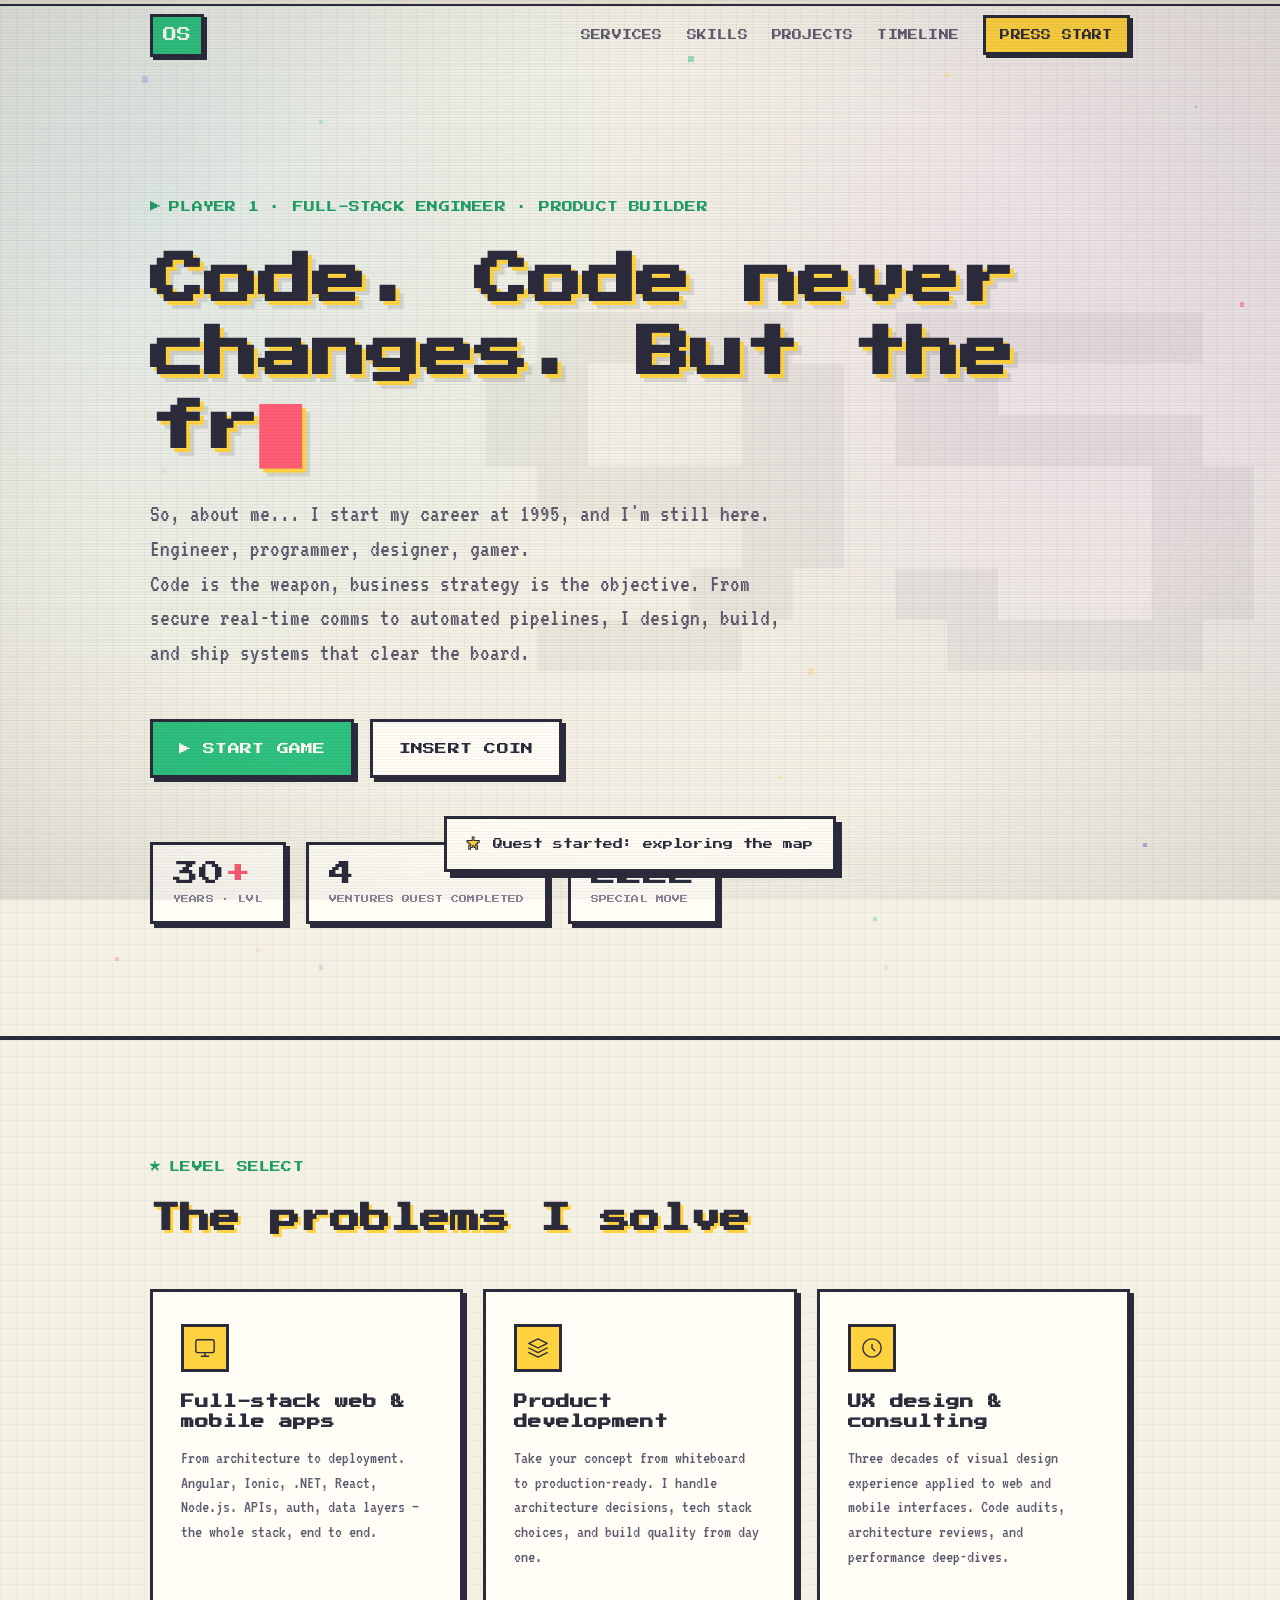
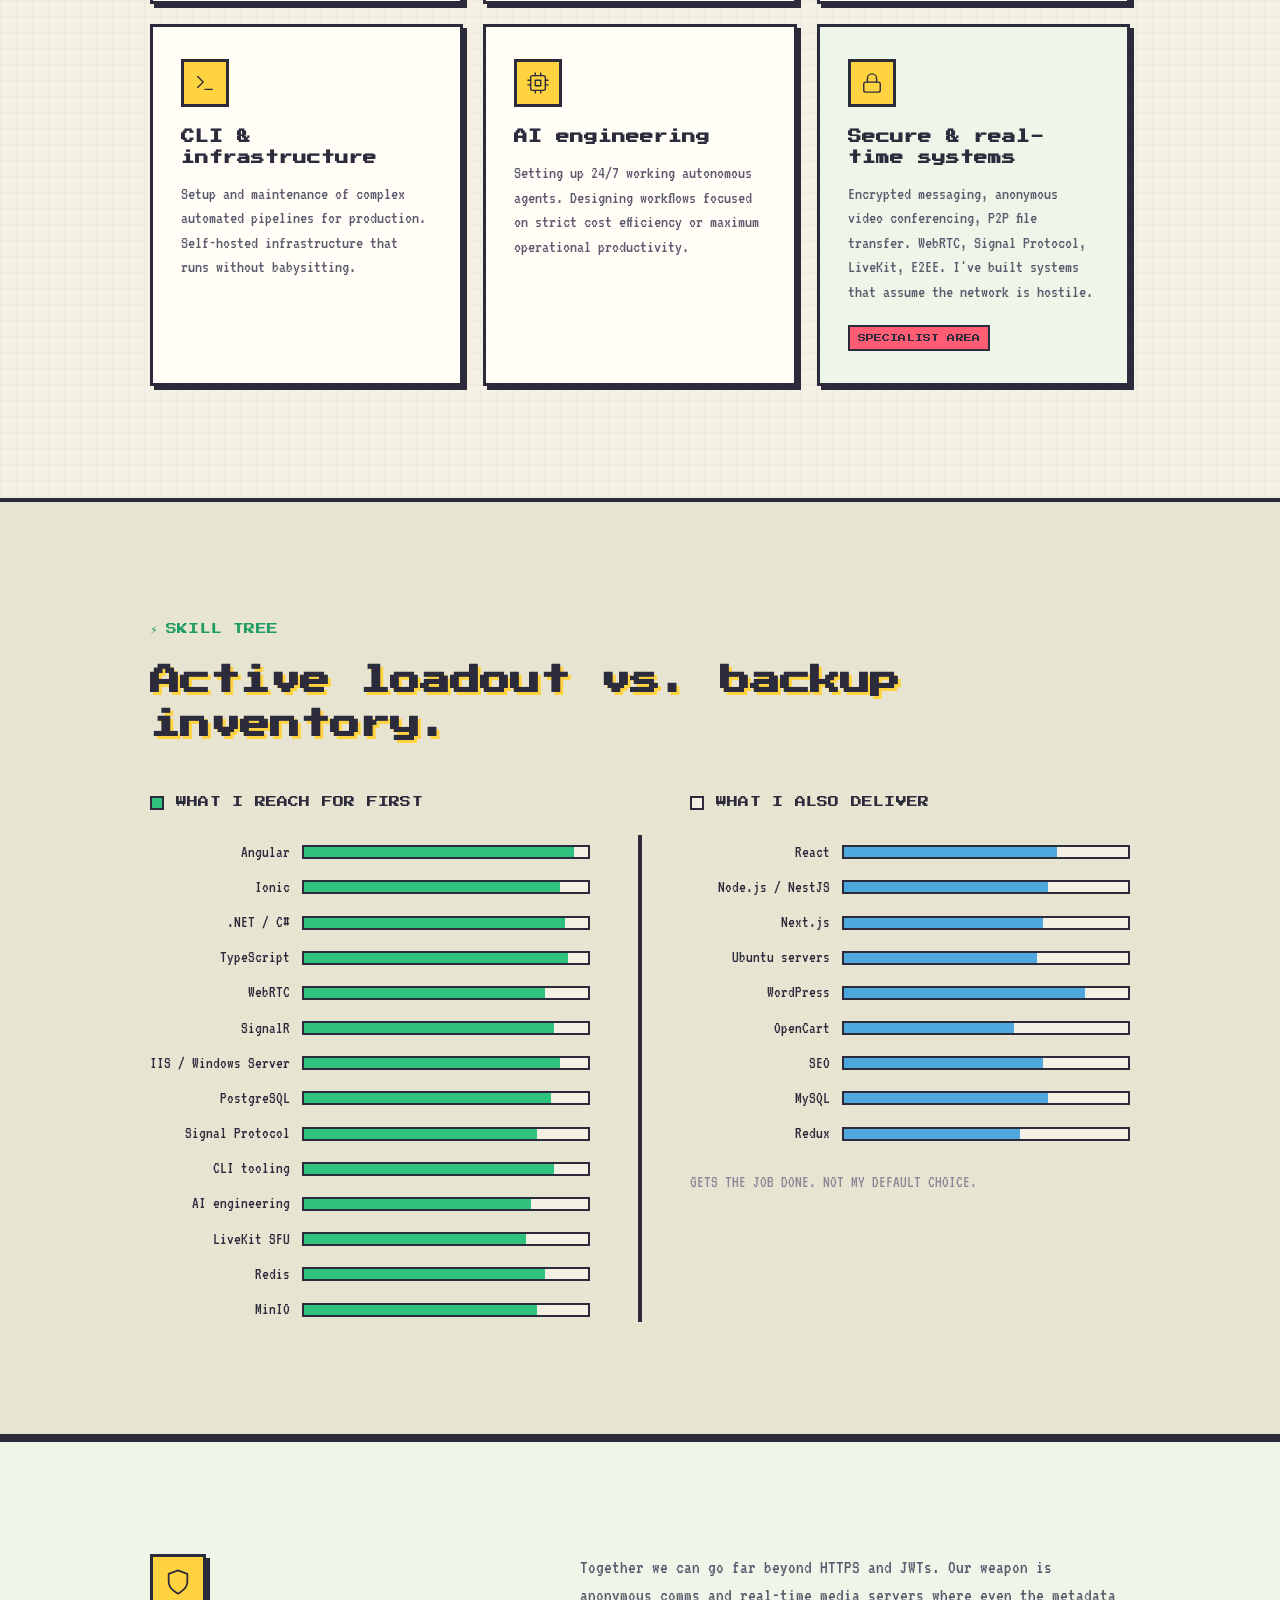
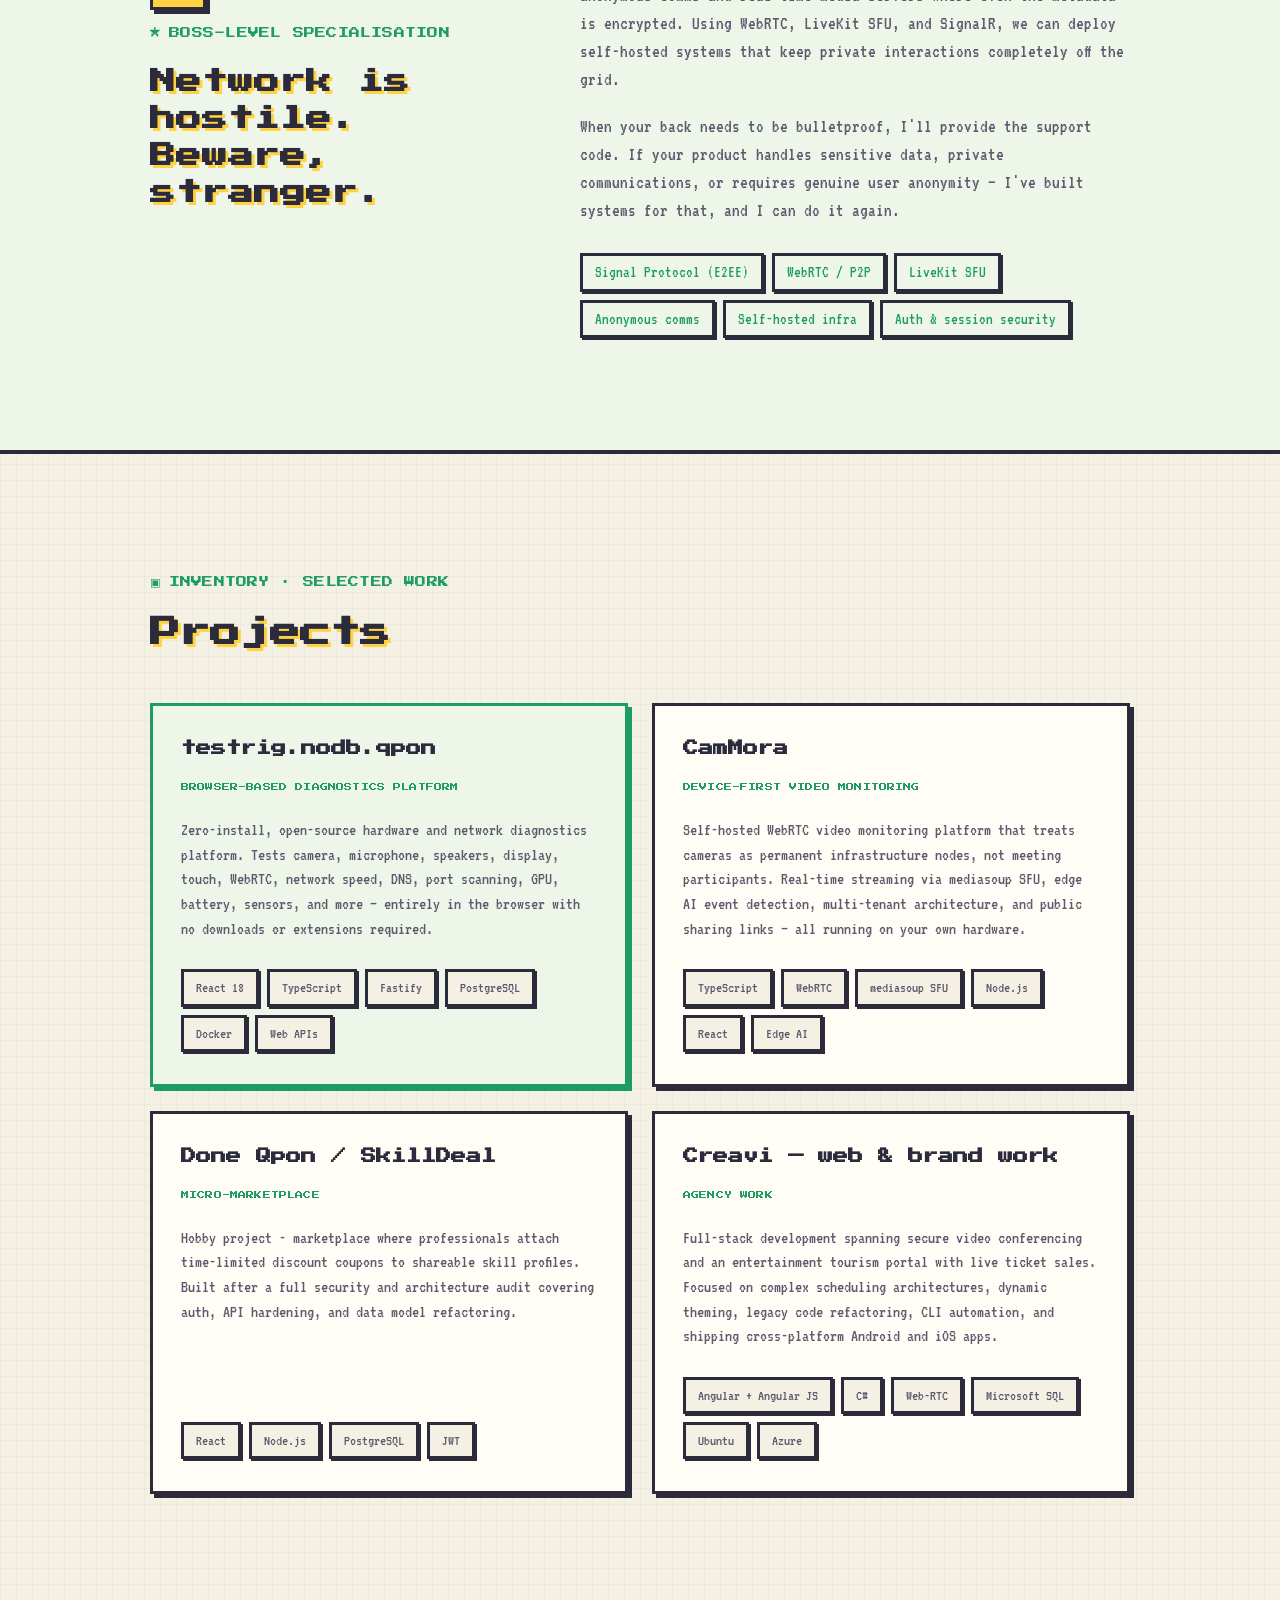
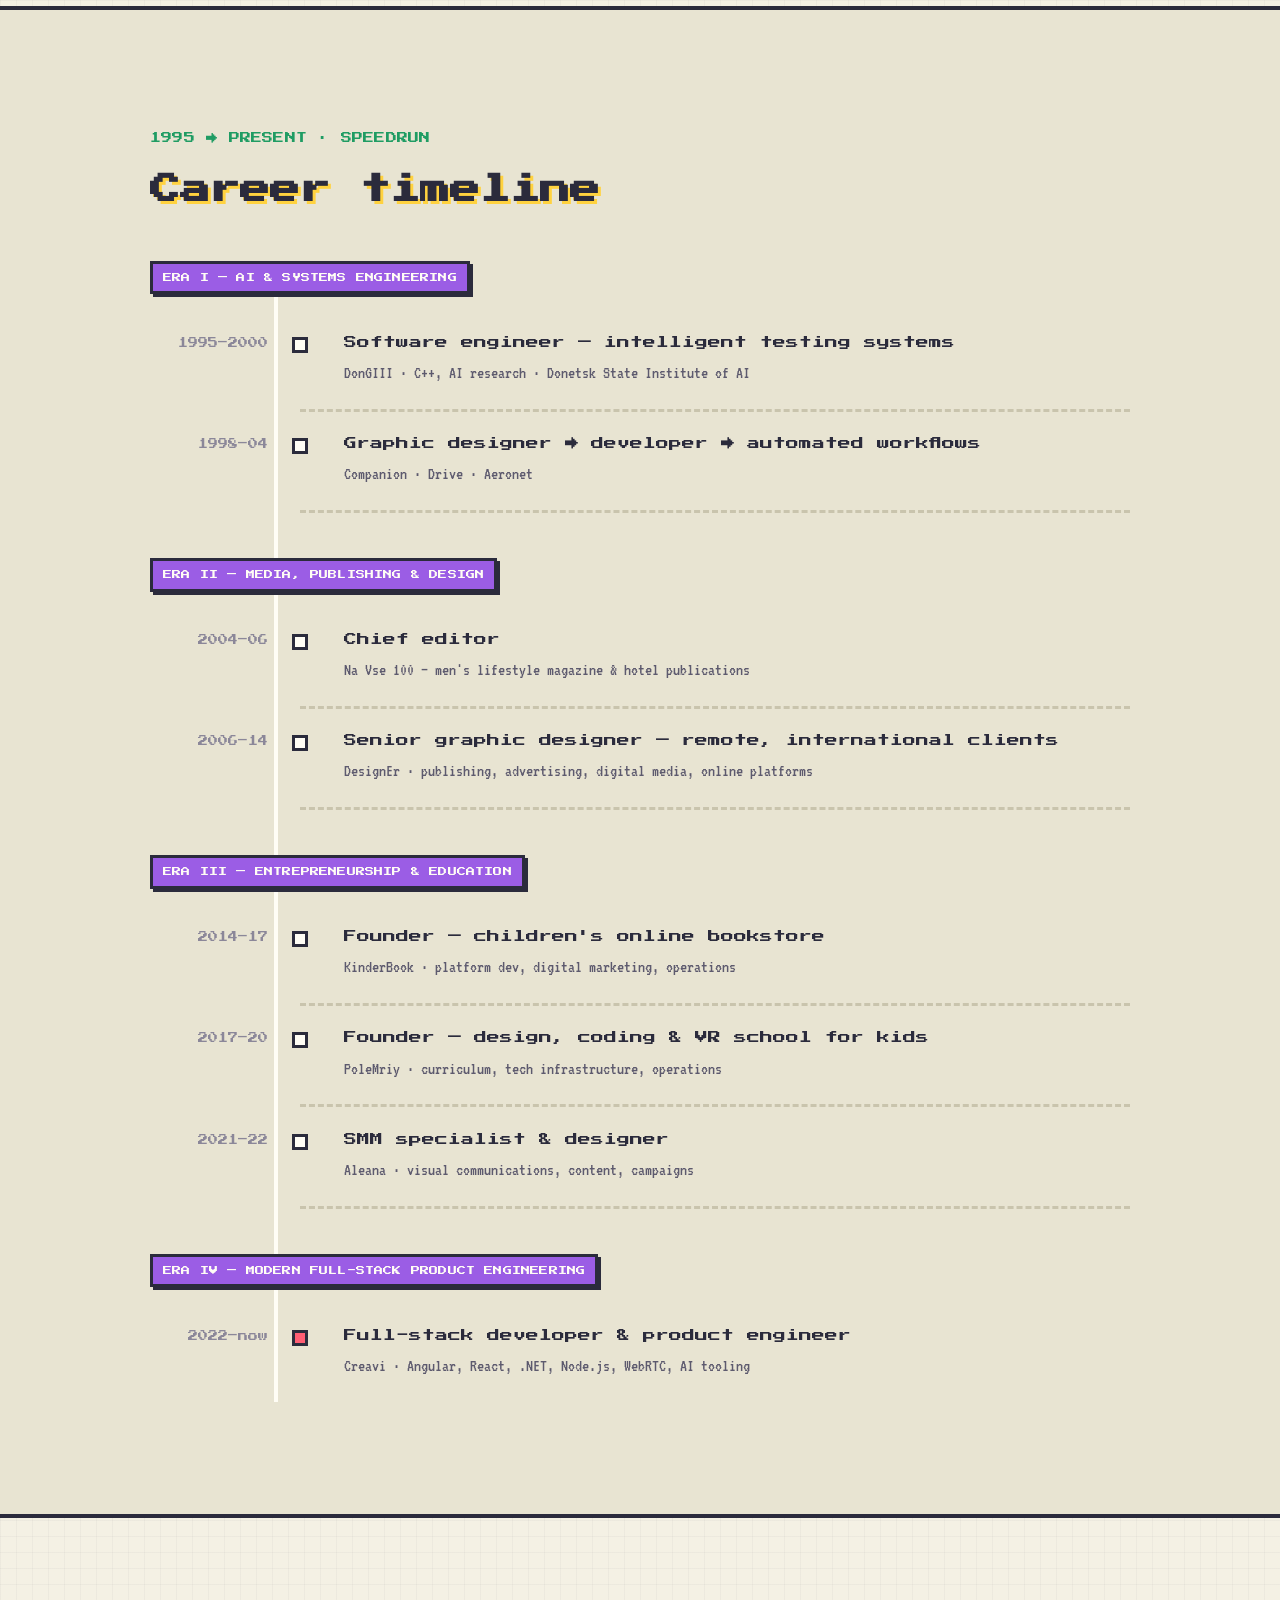
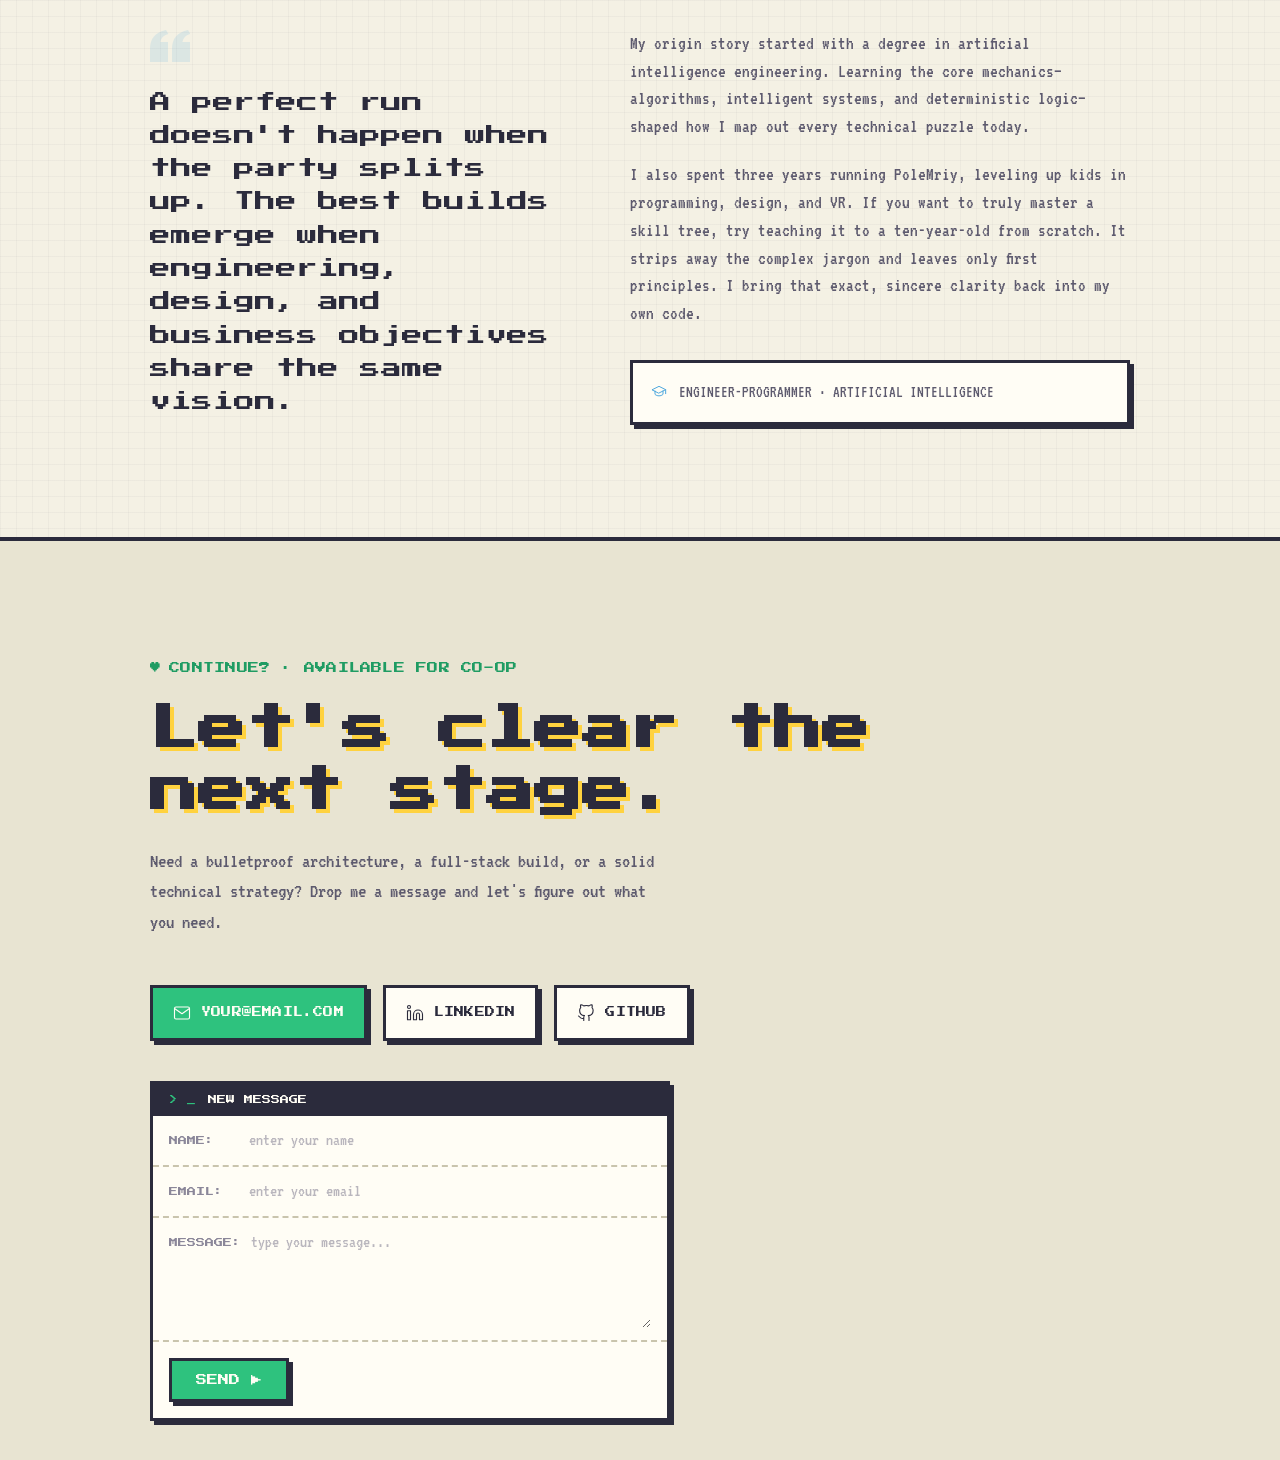
==== commit 69bfb185: "feat: replace Secure Messenger with CamMora project - formal: Secure Messenger → CamMora (device-fir" ====
--- a/site/index.html
+++ b/site/index.html
@@ -299,22 +299,22 @@
           <p>Built a full PWA with lazy-loaded test modules, Zustand state management, guided orchestrator for automated test runs, shareable result URLs, and a Fastify backend with Prisma ORM. Deployed on a single Ubuntu server with Docker Compose, Nginx reverse proxy, and Let's Encrypt SSL.</p>
         </div>
       </div>
-      <div class="project-card project-card--featured">
+      <div class="project-card">
         <div class="project-header">
-          <h3>Secure Chat Messenger</h3>
-          <span class="project-type">E2EE communications</span>
-        </div>
-        <p>Self-hosted end-to-end encrypted messaging and video conferencing. Signal Protocol for message encryption, LiveKit SFU for media, WebRTC data channels for P2P file transfer, anonymous call metadata.</p>
+          <h3>CamMora</h3>
+          <span class="project-type">Device-first video monitoring</span>
+        </div>
+        <p>Self-hosted WebRTC video monitoring platform that treats cameras as permanent infrastructure nodes, not meeting participants. Real-time streaming via mediasoup SFU, edge AI event detection, multi-tenant architecture, and public sharing links — all running on your own hardware.</p>
         <div class="project-tags">
-          <span class="tag tag--stack">Angular</span>
-          <span class="tag tag--stack">.NET 8</span>
-          <span class="tag tag--stack">SignalR</span>
-          <span class="tag tag--stack">LiveKit</span>
-          <span class="tag tag--stack">Signal Protocol</span>
-          <span class="tag tag--stack">Electron</span>
+          <span class="tag tag--stack">TypeScript</span>
+          <span class="tag tag--stack">WebRTC</span>
+          <span class="tag tag--stack">mediasoup SFU</span>
+          <span class="tag tag--stack">Node.js</span>
+          <span class="tag tag--stack">React</span>
+          <span class="tag tag--stack">Edge AI</span>
         </div>
         <div class="project-detail">
-          <p>Key challenges: implementing Signal Protocol key exchange in the browser, managing WebRTC peer connections through restrictive firewalls, and building a message queue that works offline. Result: a messenger where even we can't read the messages.</p>
+          <p>Key challenges: implementing a custom mediasoup SFU layer for low-latency multi-device streaming, building edge AI event detection that runs on-device without cloud dependency, and designing a multi-tenant architecture with per-device token-based access control. Result: a monitoring system where you own all the video, permanently.</p>
         </div>
       </div>
       <div class="project-card">
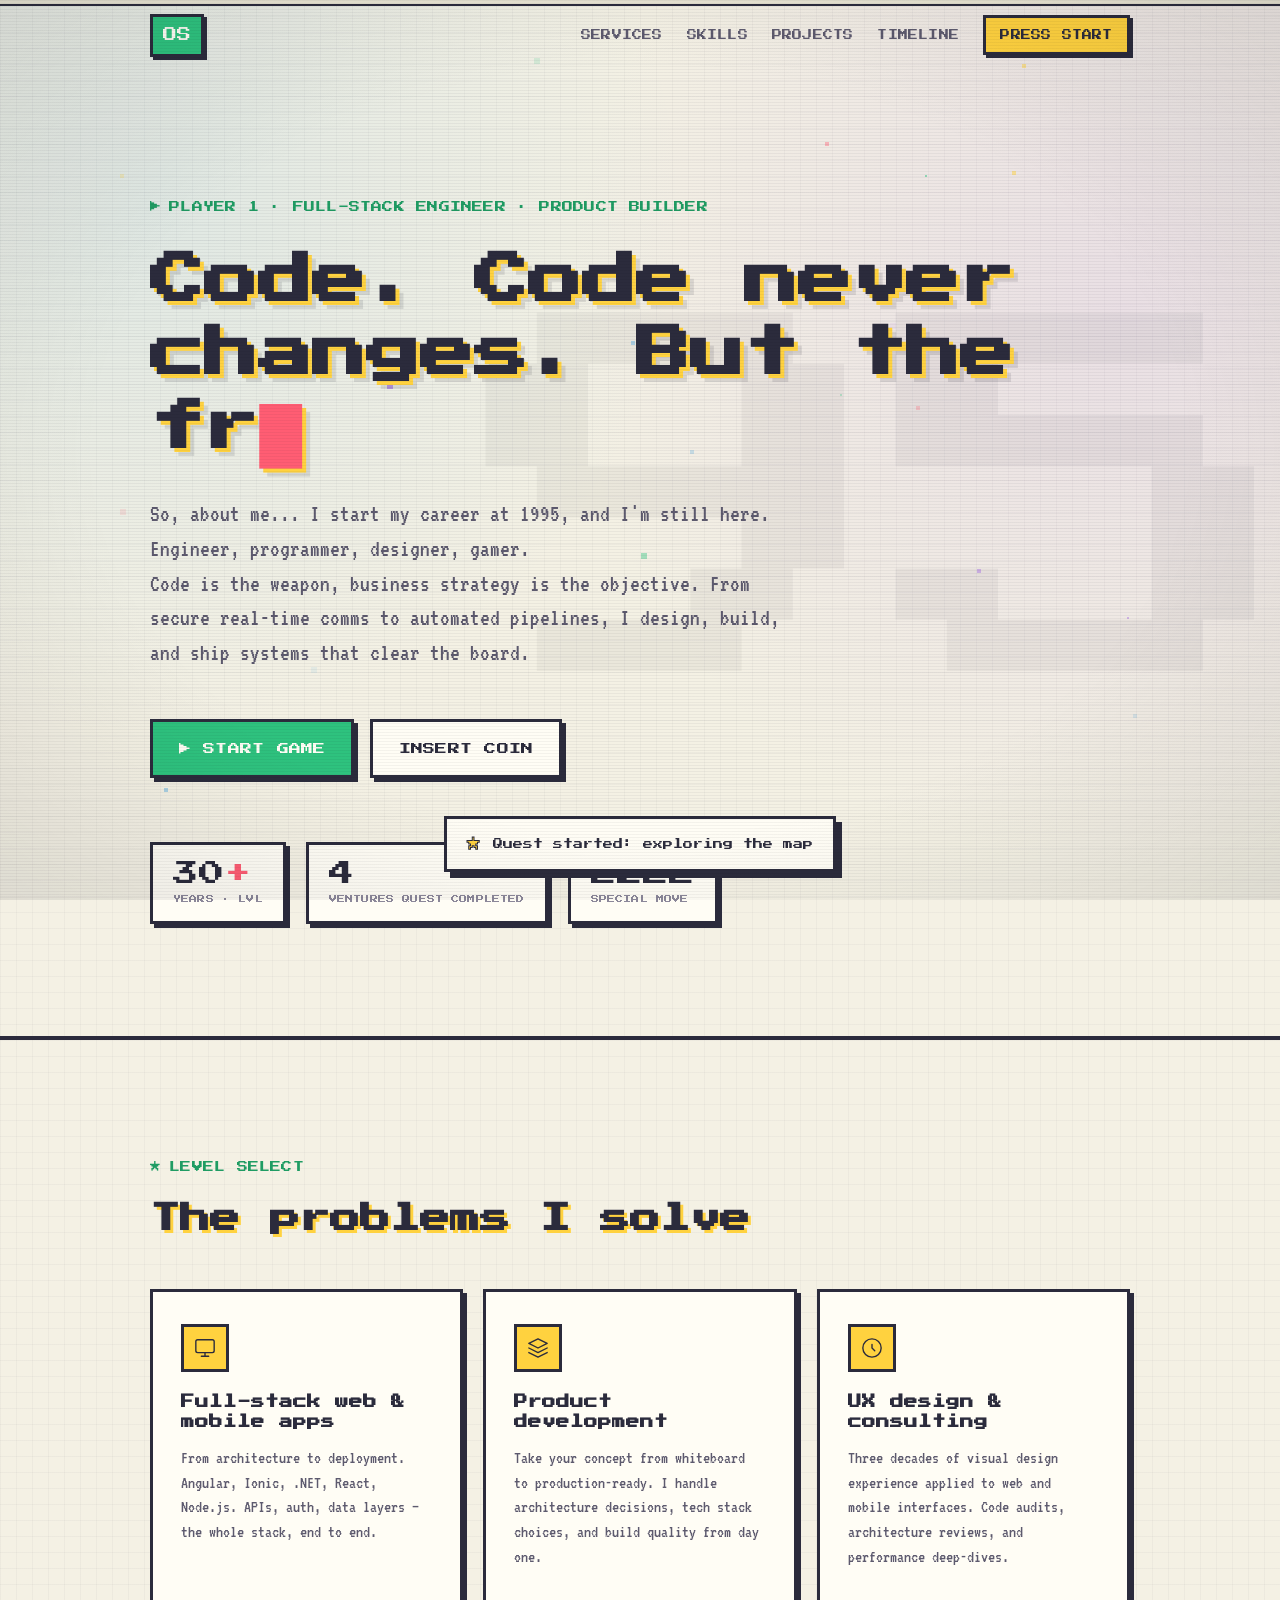
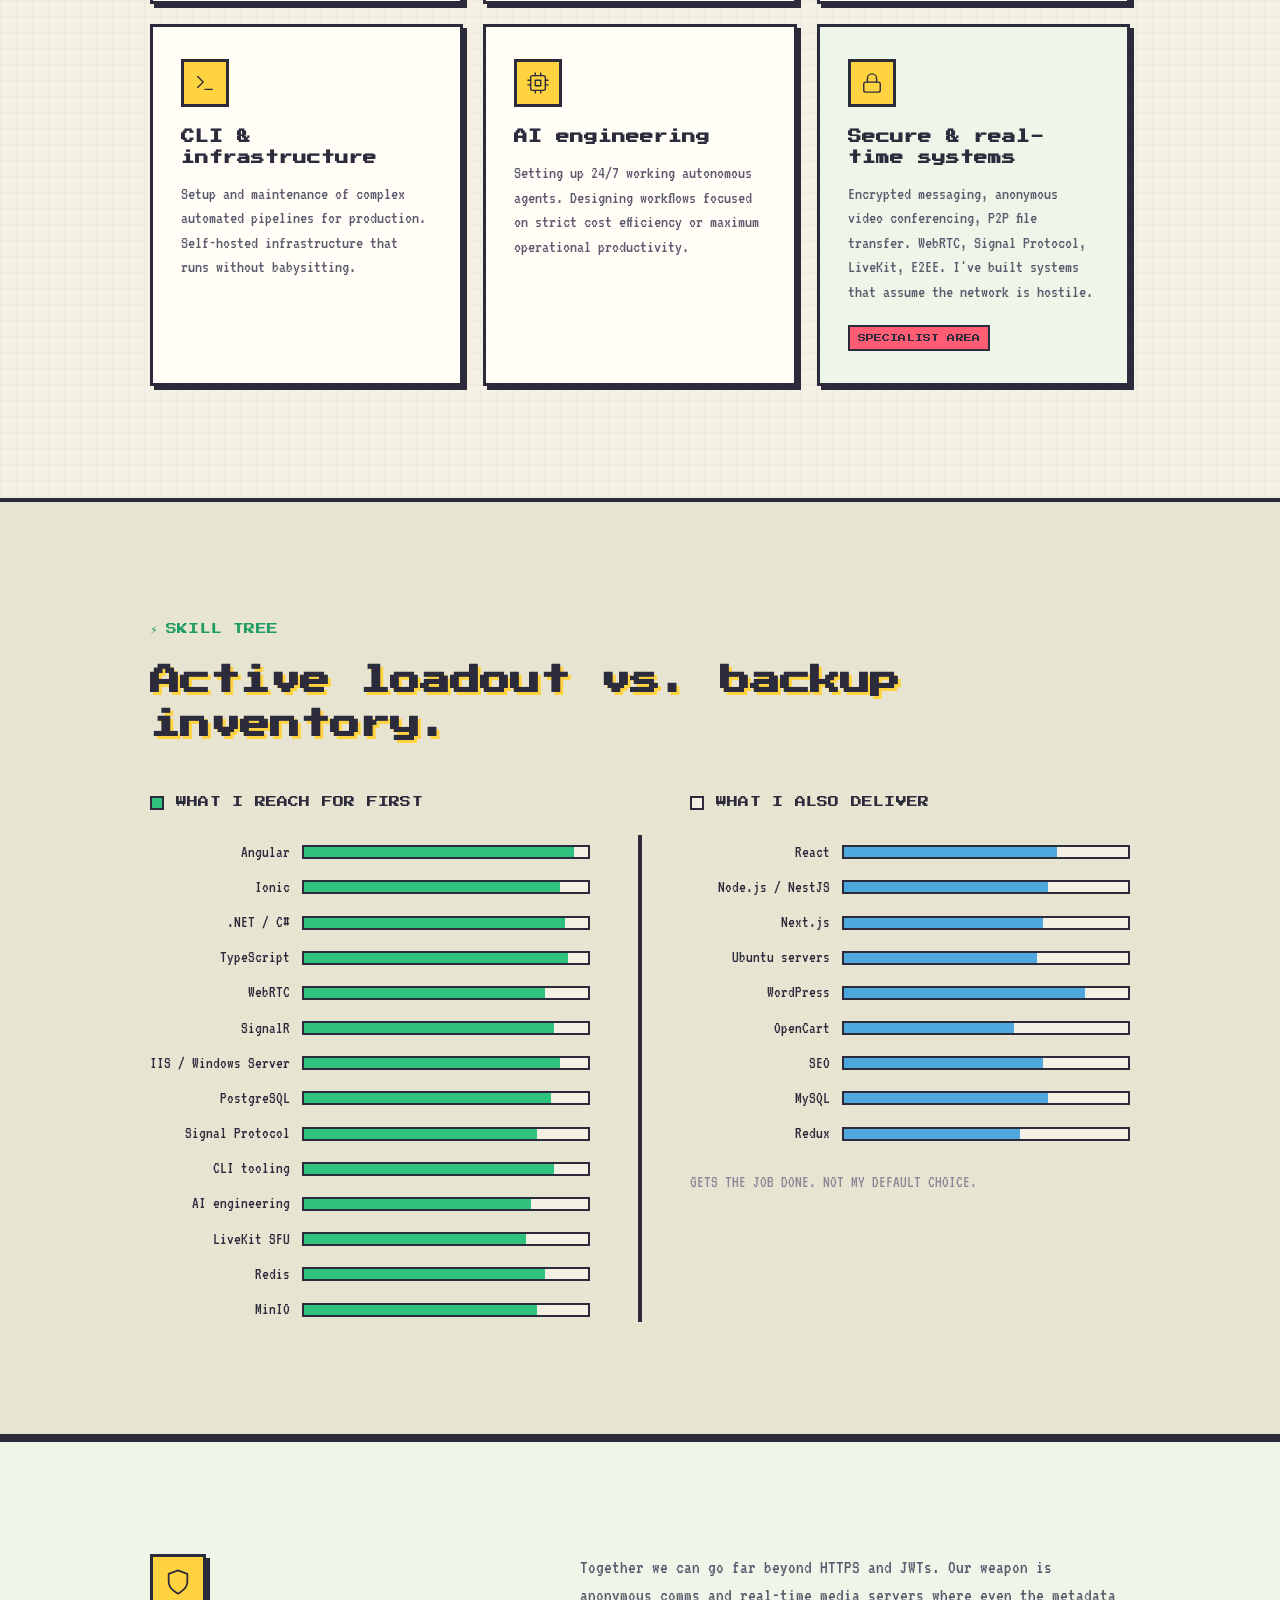
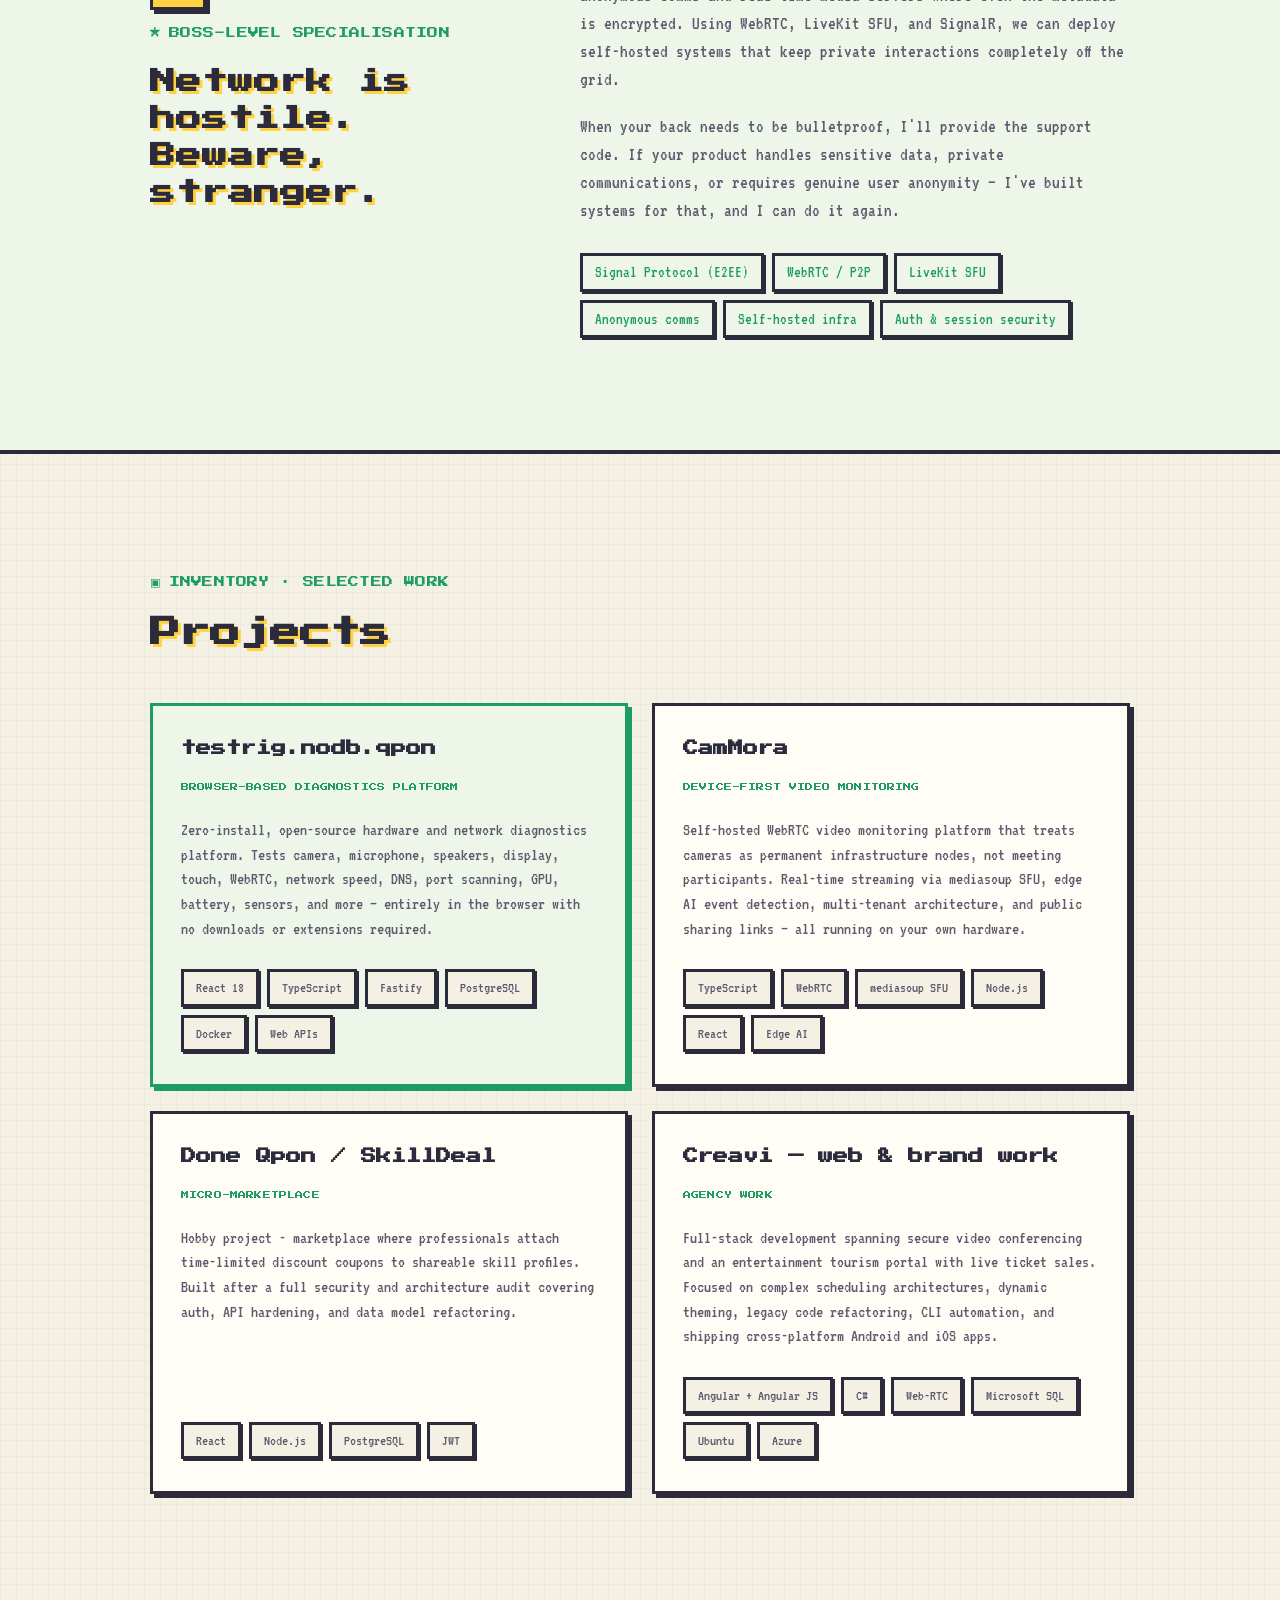
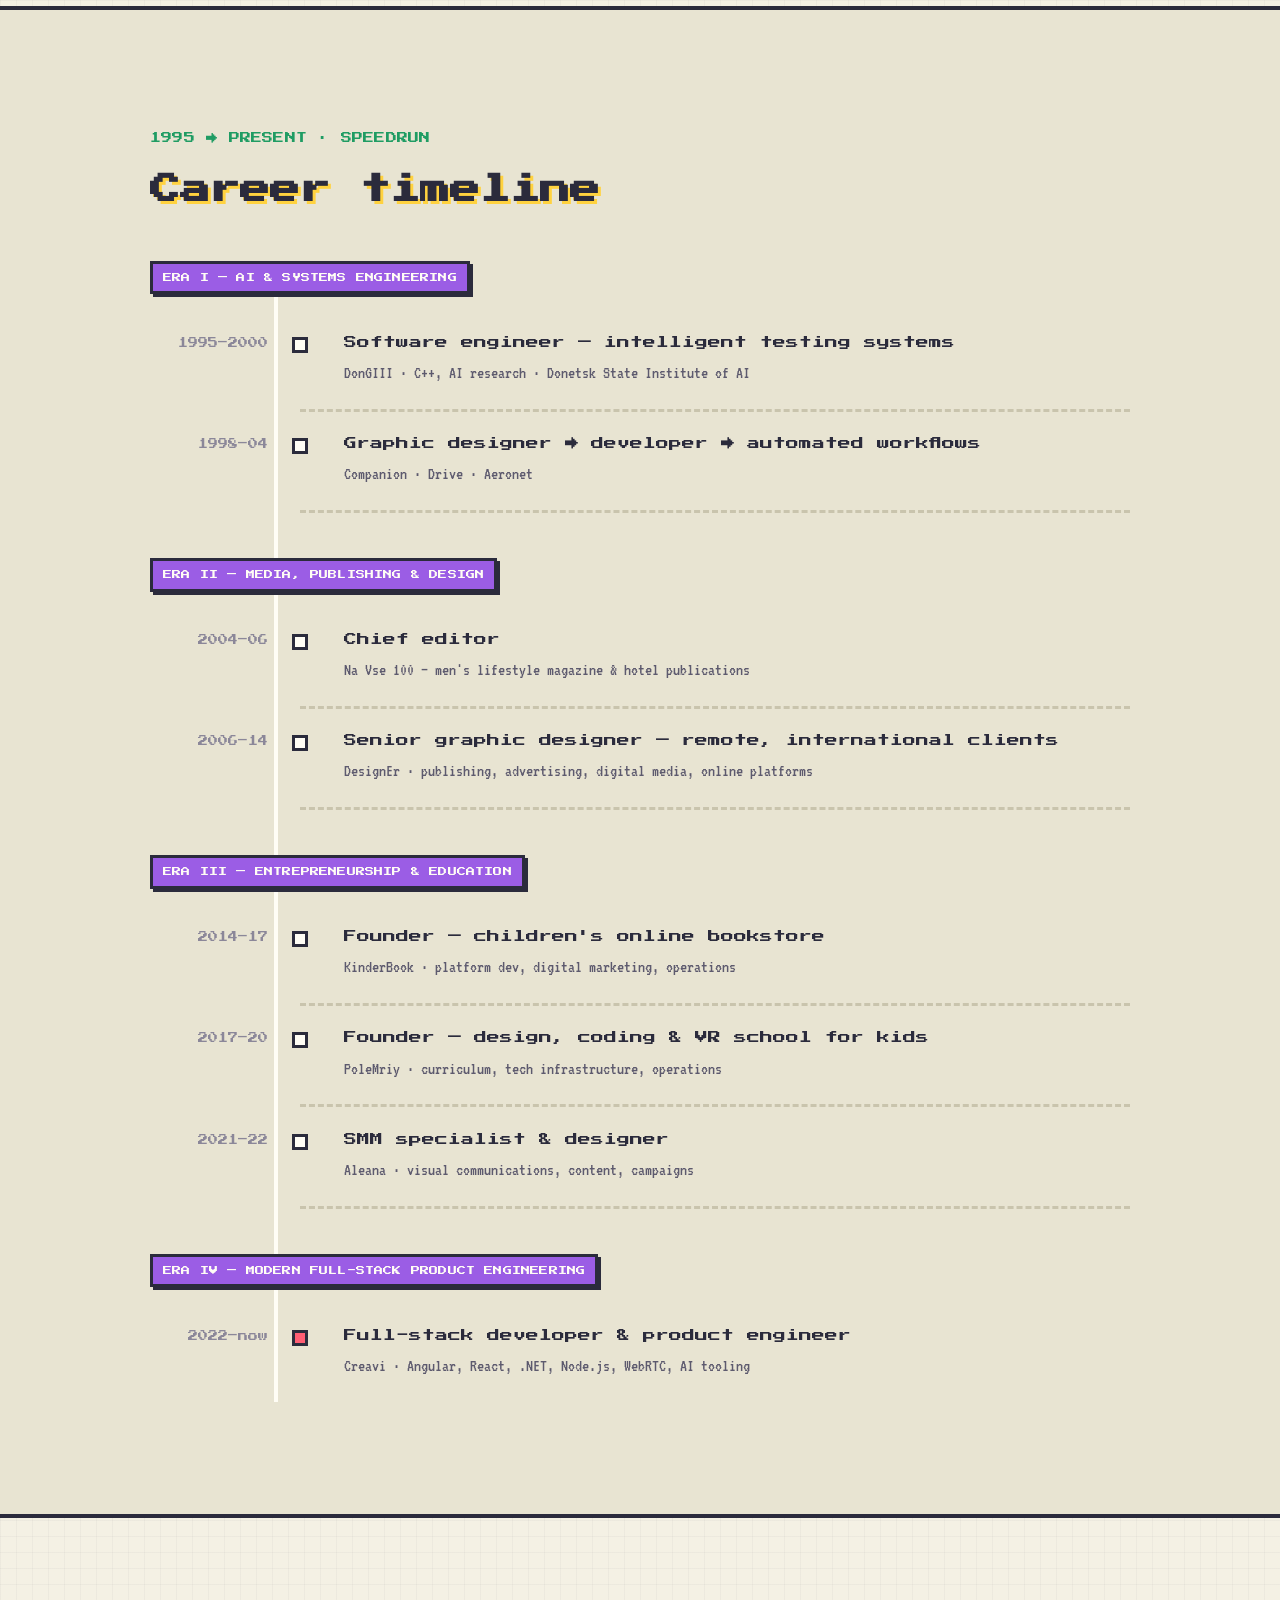
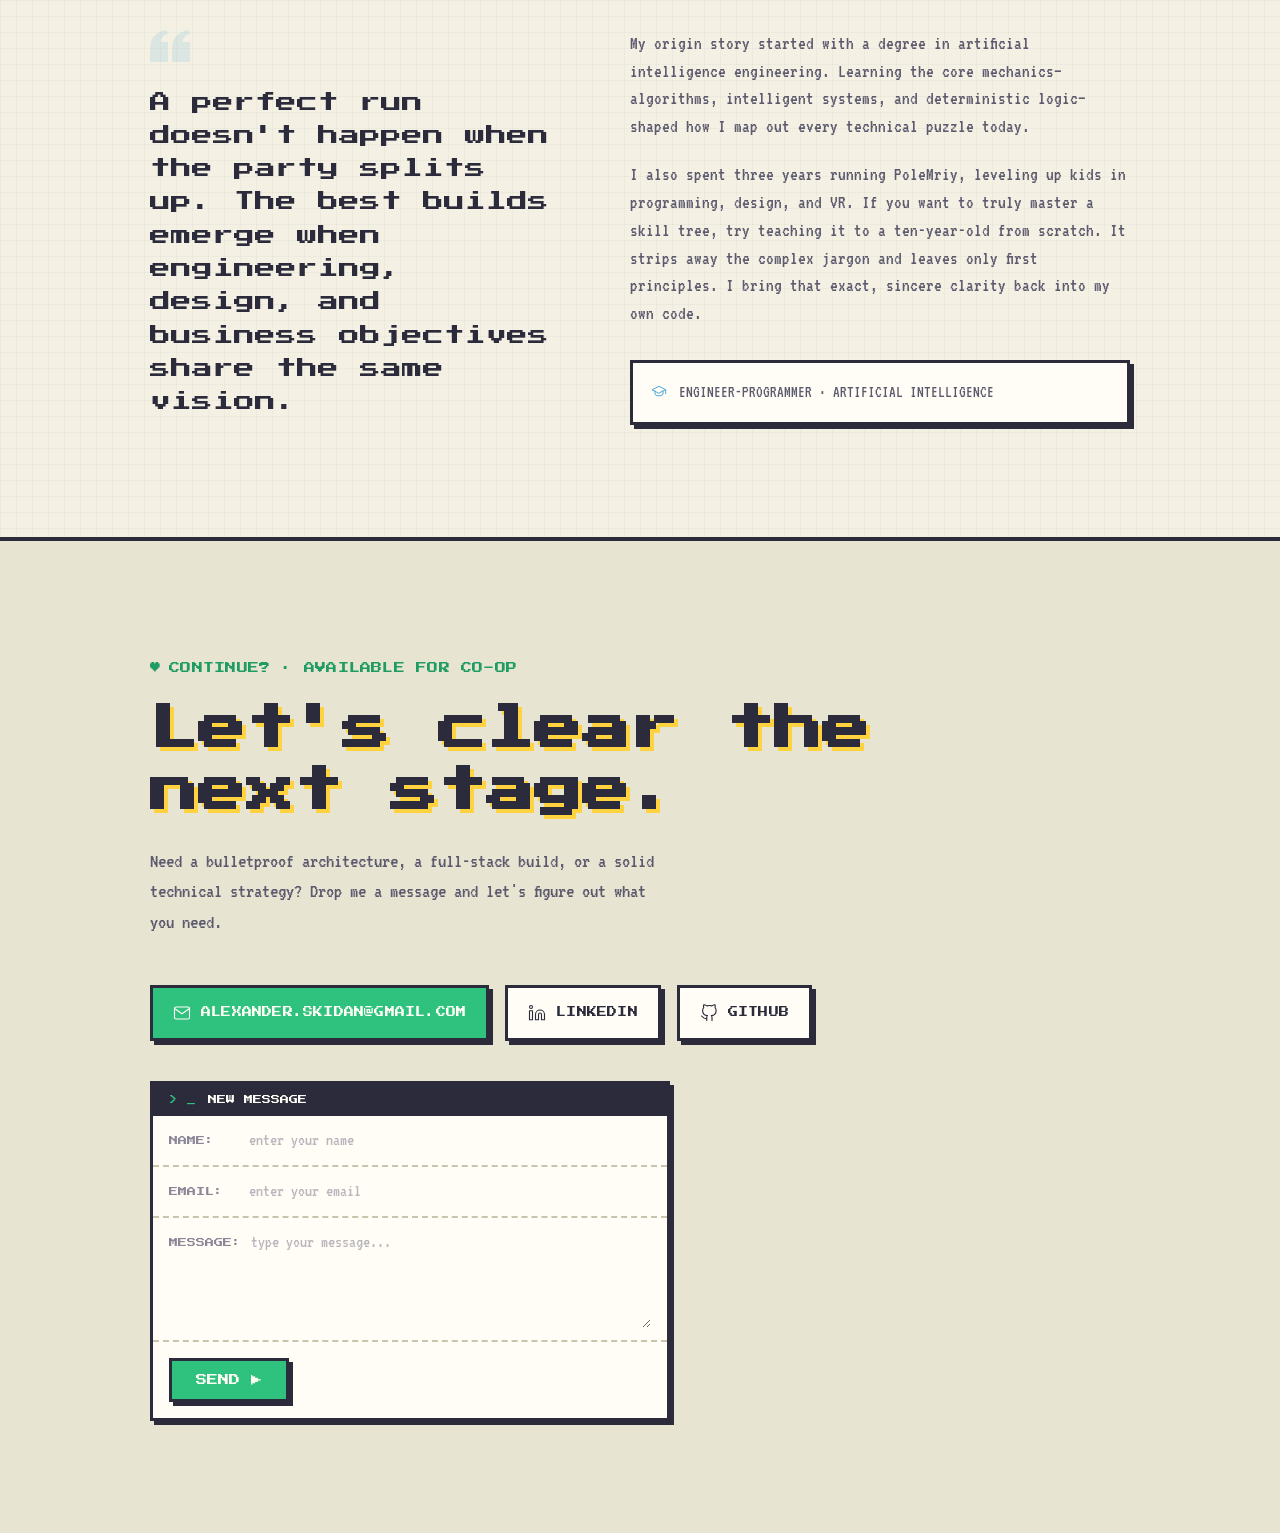
==== commit b975389a: "feat: add AI engineering service, fix form UX, update credentials - formal: added AI engineering ser" ====
--- a/site/index.html
+++ b/site/index.html
@@ -474,15 +474,15 @@
       <h2 class="contact-headline">Let's clear the next stage.</h2>
       <p class="contact-sub">Need a bulletproof architecture, a full-stack build, or a solid technical strategy? Drop me a message and let's figure out what you need.</p>
       <div class="contact-links">
-        <a href="mailto:your@email.com" class="contact-link contact-link--primary">
+        <a href="mailto:xpromt@gmail.com" class="contact-link contact-link--primary">
           <svg width="18" height="18" viewBox="0 0 24 24" fill="none" stroke="currentColor" stroke-width="1.5" stroke-linecap="round" stroke-linejoin="round"><path d="M4 4h16c1.1 0 2 .9 2 2v12c0 1.1-.9 2-2 2H4c-1.1 0-2-.9-2-2V6c0-1.1.9-2 2-2z"/><polyline points="22,6 12,13 2,6"/></svg>
-          your@email.com
+          alexander.skidan@gmail.com
         </a>
-        <a href="https://linkedin.com/in/yourprofile" class="contact-link" target="_blank" rel="noopener">
+        <a href="https://www.linkedin.com/in/xpromt/" class="contact-link" target="_blank" rel="noopener">
           <svg width="18" height="18" viewBox="0 0 24 24" fill="none" stroke="currentColor" stroke-width="1.5" stroke-linecap="round" stroke-linejoin="round"><path d="M16 8a6 6 0 0 1 6 6v7h-4v-7a2 2 0 0 0-2-2 2 2 0 0 0-2 2v7h-4v-7a6 6 0 0 1 6-6z"/><rect x="2" y="9" width="4" height="12"/><circle cx="4" cy="4" r="2"/></svg>
           LinkedIn
         </a>
-        <a href="https://github.com/yourprofile" class="contact-link" target="_blank" rel="noopener">
+        <a href="https://github.com/xpromt" class="contact-link" target="_blank" rel="noopener">
           <svg width="18" height="18" viewBox="0 0 24 24" fill="none" stroke="currentColor" stroke-width="1.5" stroke-linecap="round" stroke-linejoin="round"><path d="M9 19c-5 1.5-5-2.5-7-3m14 6v-3.87a3.37 3.37 0 0 0-.94-2.61c3.14-.35 6.44-1.54 6.44-7A5.44 5.44 0 0 0 20 4.77 5.07 5.07 0 0 0 19.91 1S18.73.65 16 2.48a13.38 13.38 0 0 0-7 0C6.27.65 5.09 1 5.09 1A5.07 5.07 0 0 0 5 4.77a5.44 5.44 0 0 0-1.5 3.78c0 5.42 3.3 6.61 6.44 7A3.37 3.37 0 0 0 9 18.13V22"/></svg>
           GitHub
         </a>
@@ -748,7 +748,7 @@
   })();
 
   /* ── Contact form: retro terminal ───────────────────── */
-  const contactForm = document.getElementById('contact-form');
+      const contactForm = document.getElementById('contact-form');
   if (contactForm) {
     contactForm.addEventListener('submit', (e) => {
       e.preventDefault();
@@ -761,7 +761,7 @@
       }
       const subject = encodeURIComponent('Portfolio contact from ' + name);
       const body = encodeURIComponent(msg + '\n\n— ' + name + ' (' + email + ')');
-      window.location.href = 'mailto:your@email.com?subject=' + subject + '&body=' + body;
+      window.location.href = 'mailto:xpromt@gmail.com?subject=' + subject + '&body=' + body;
       unlock('Message queued: opening mail client');
       contactForm.reset();
     });
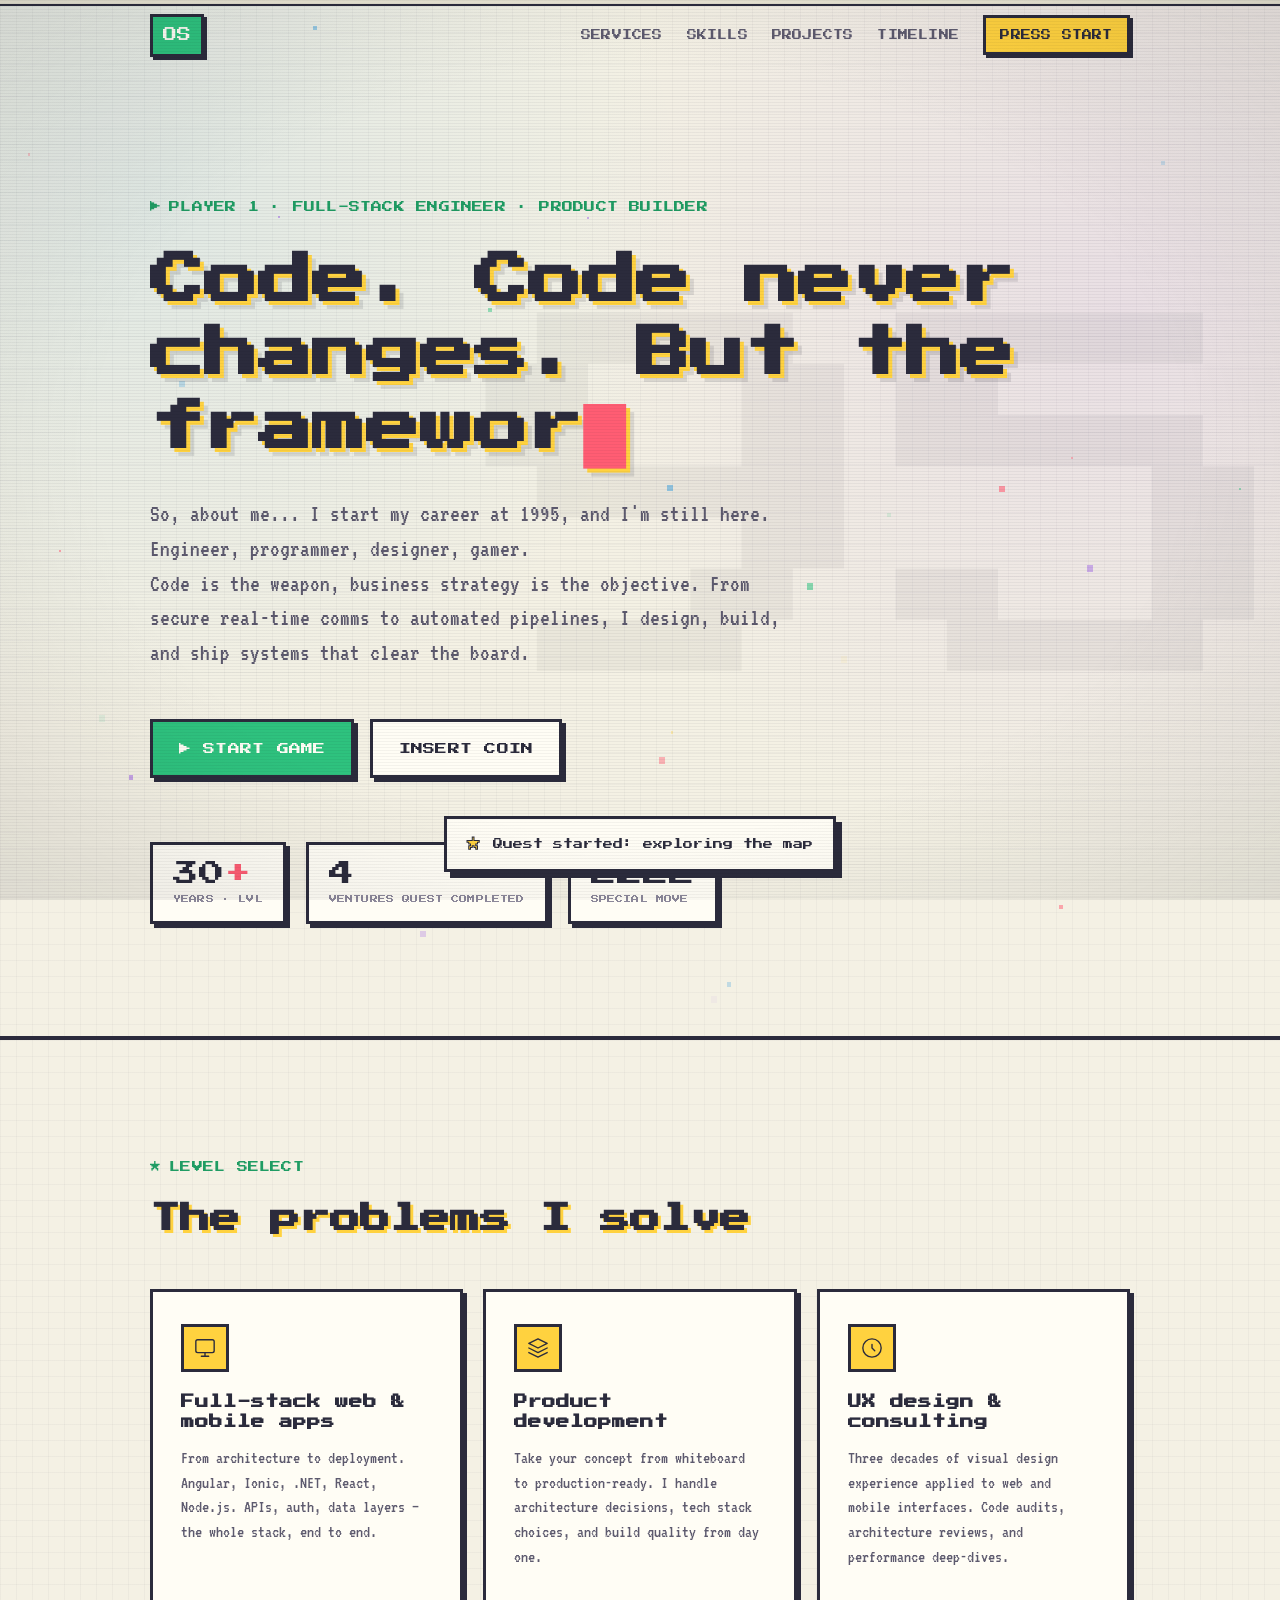
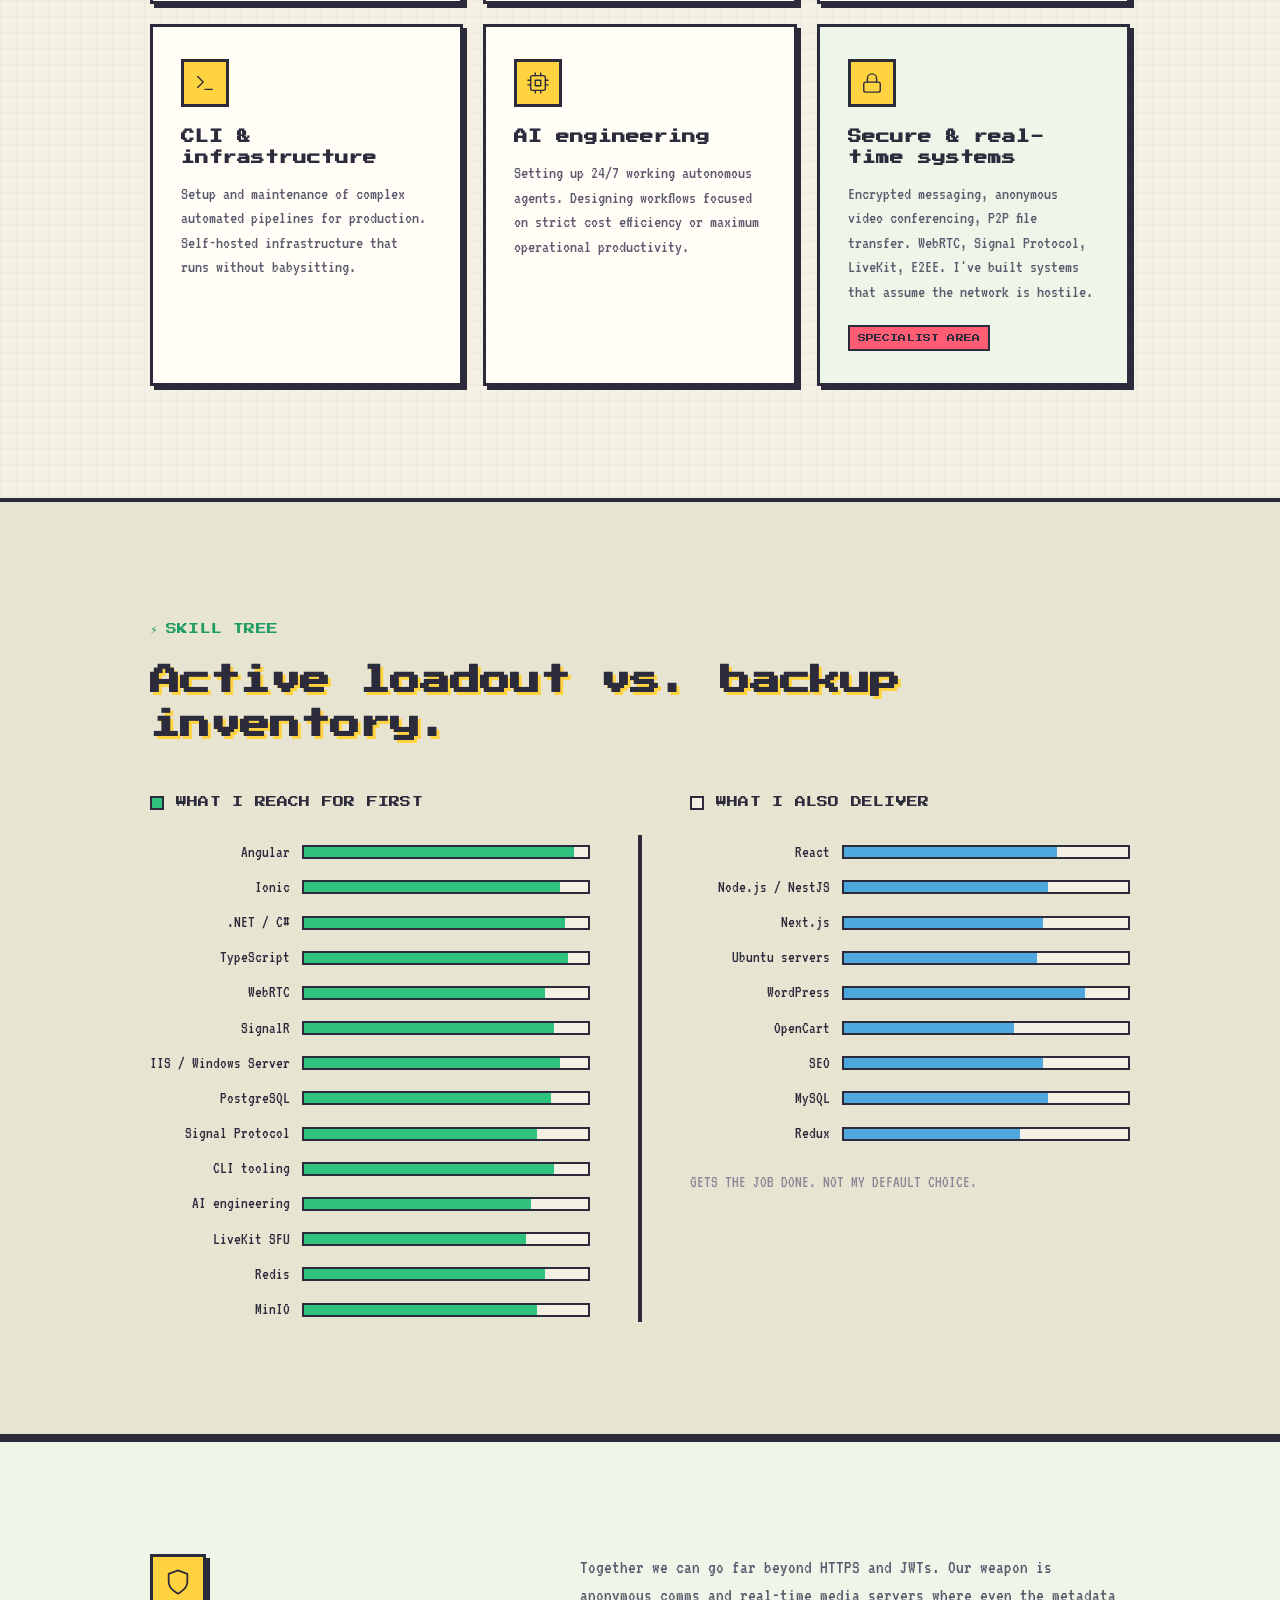
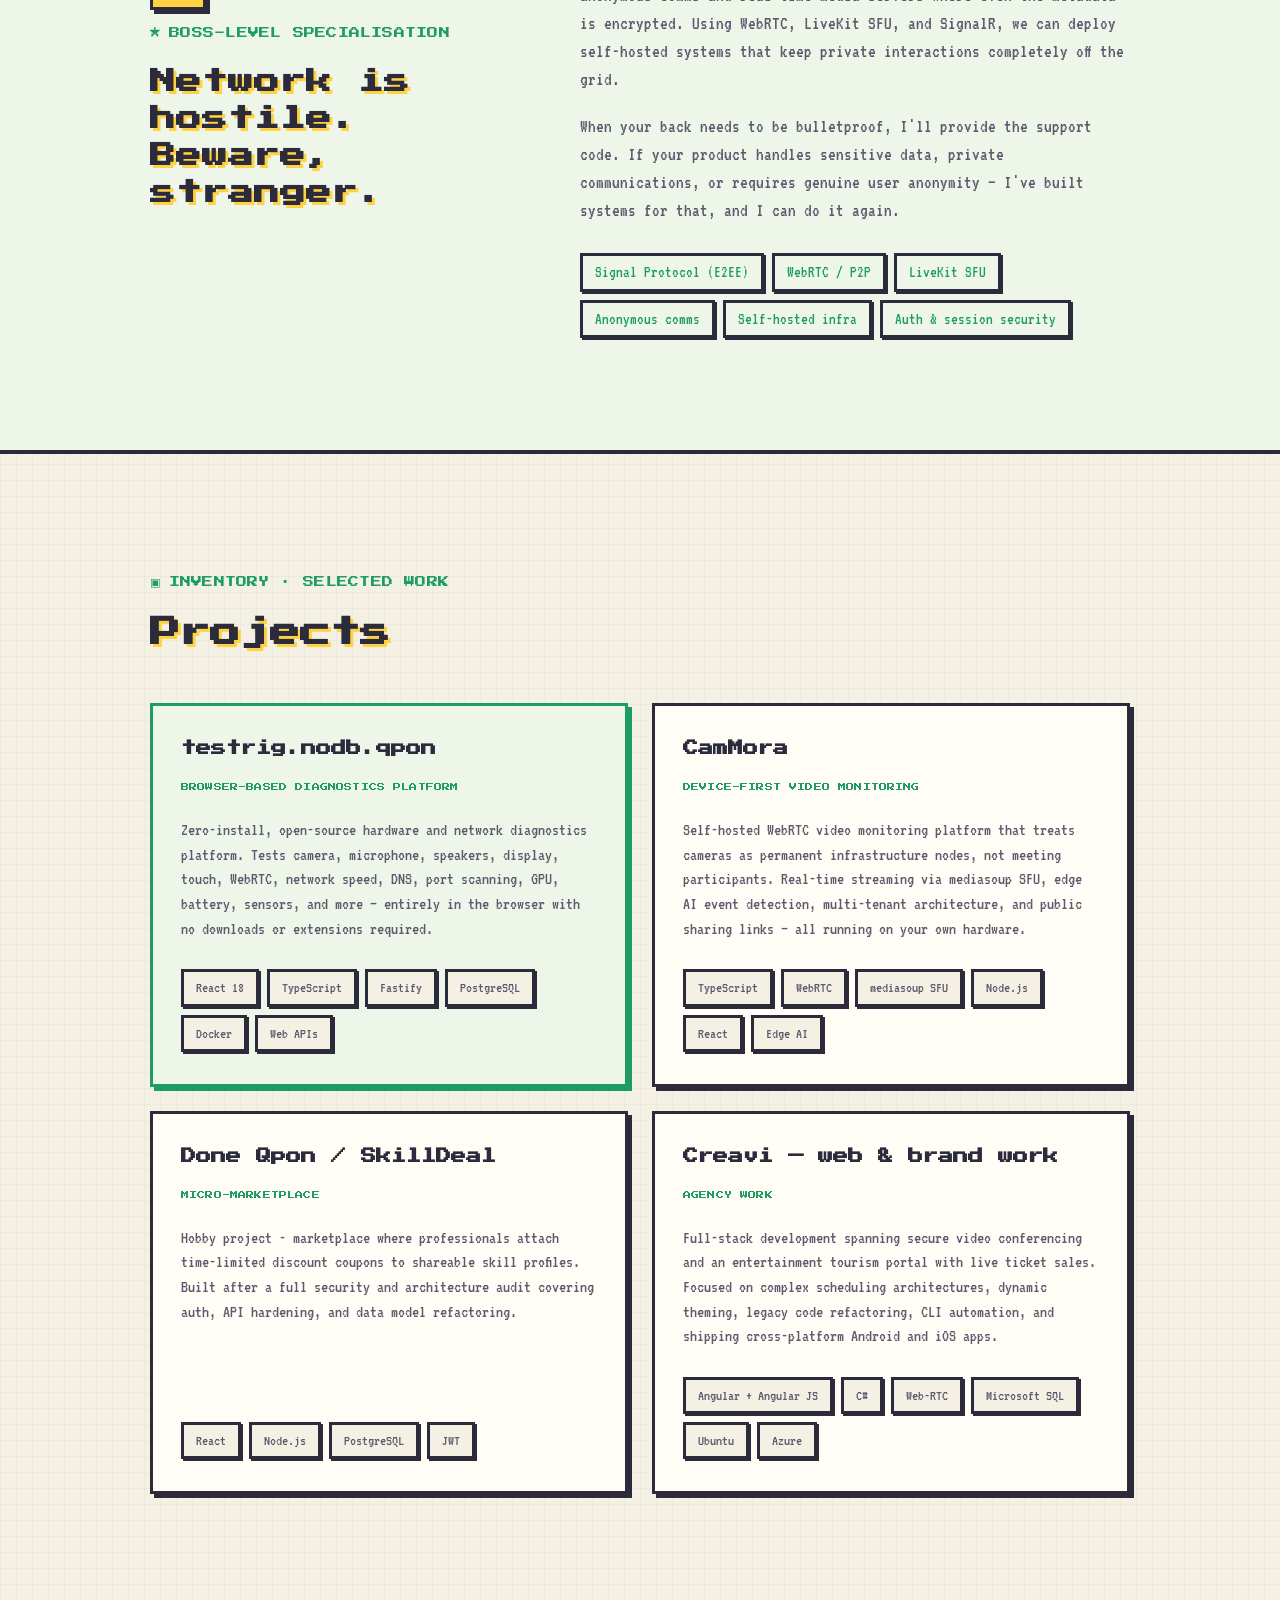
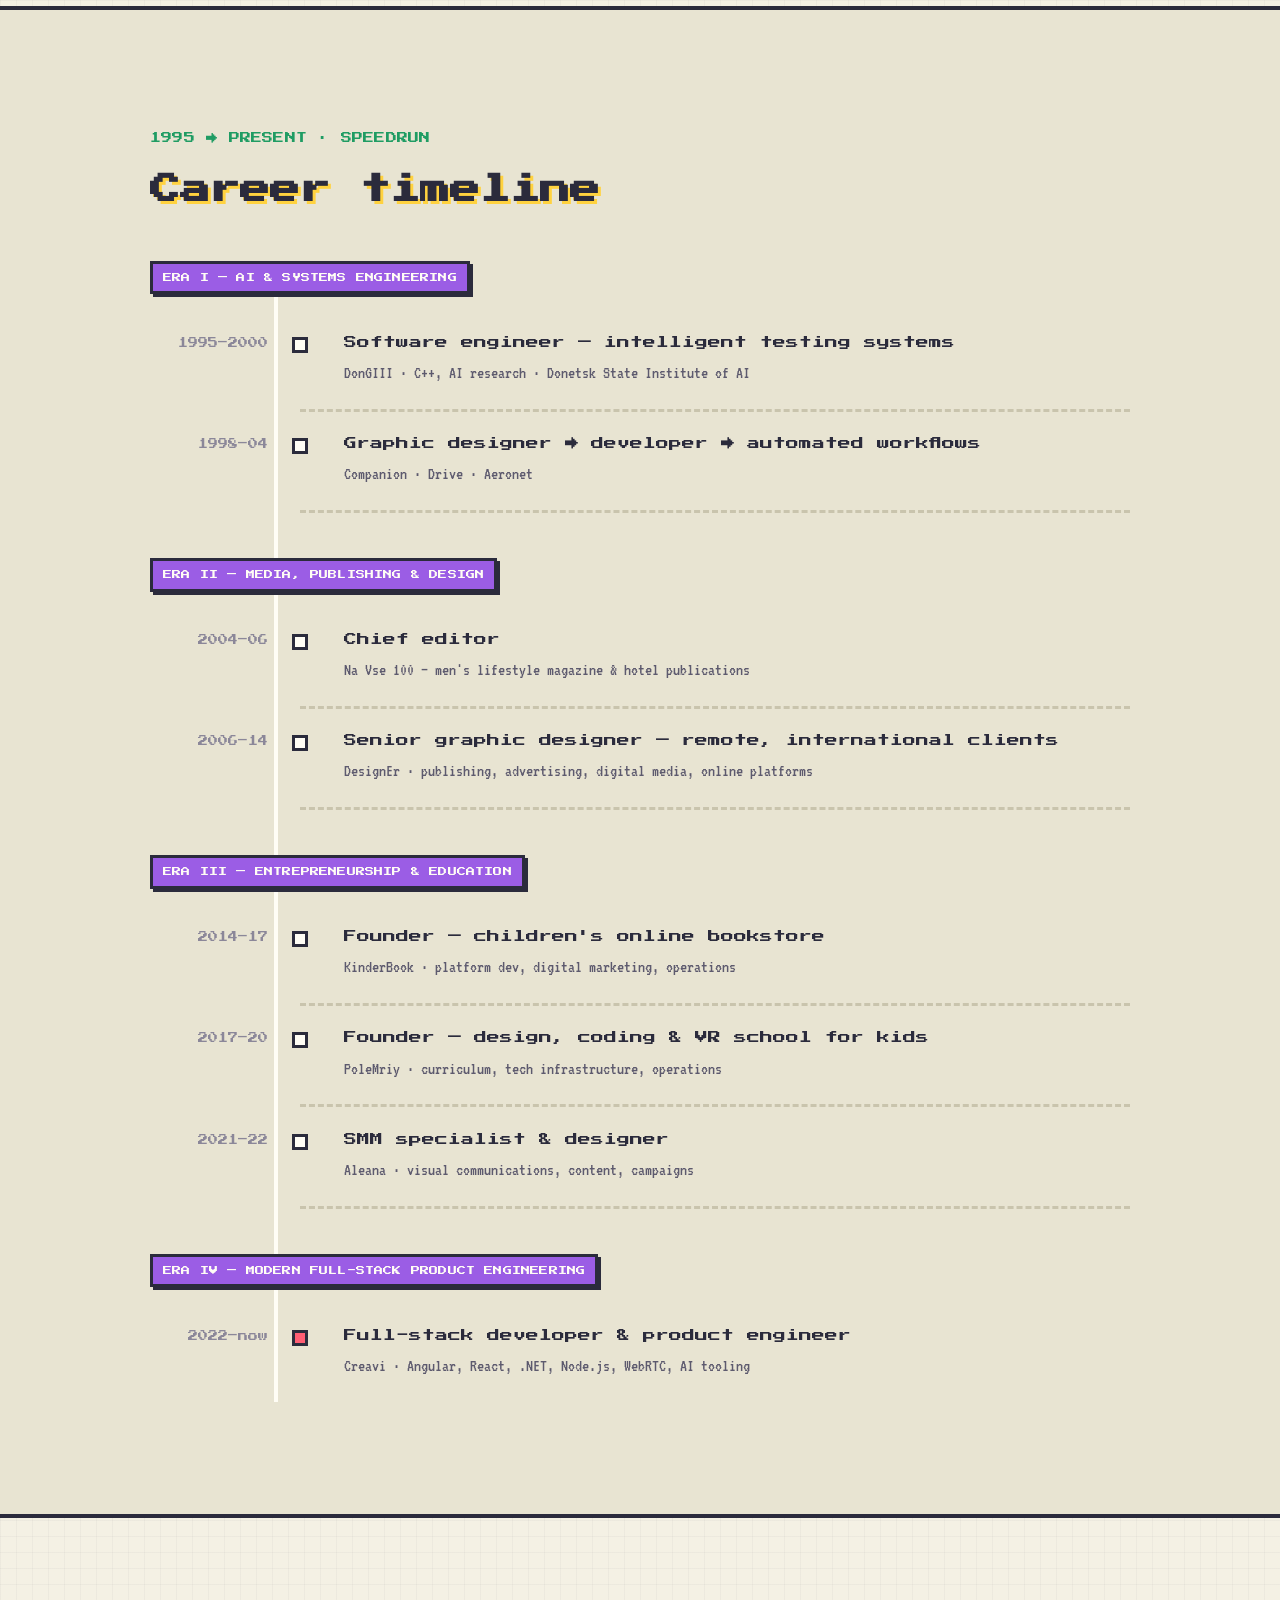
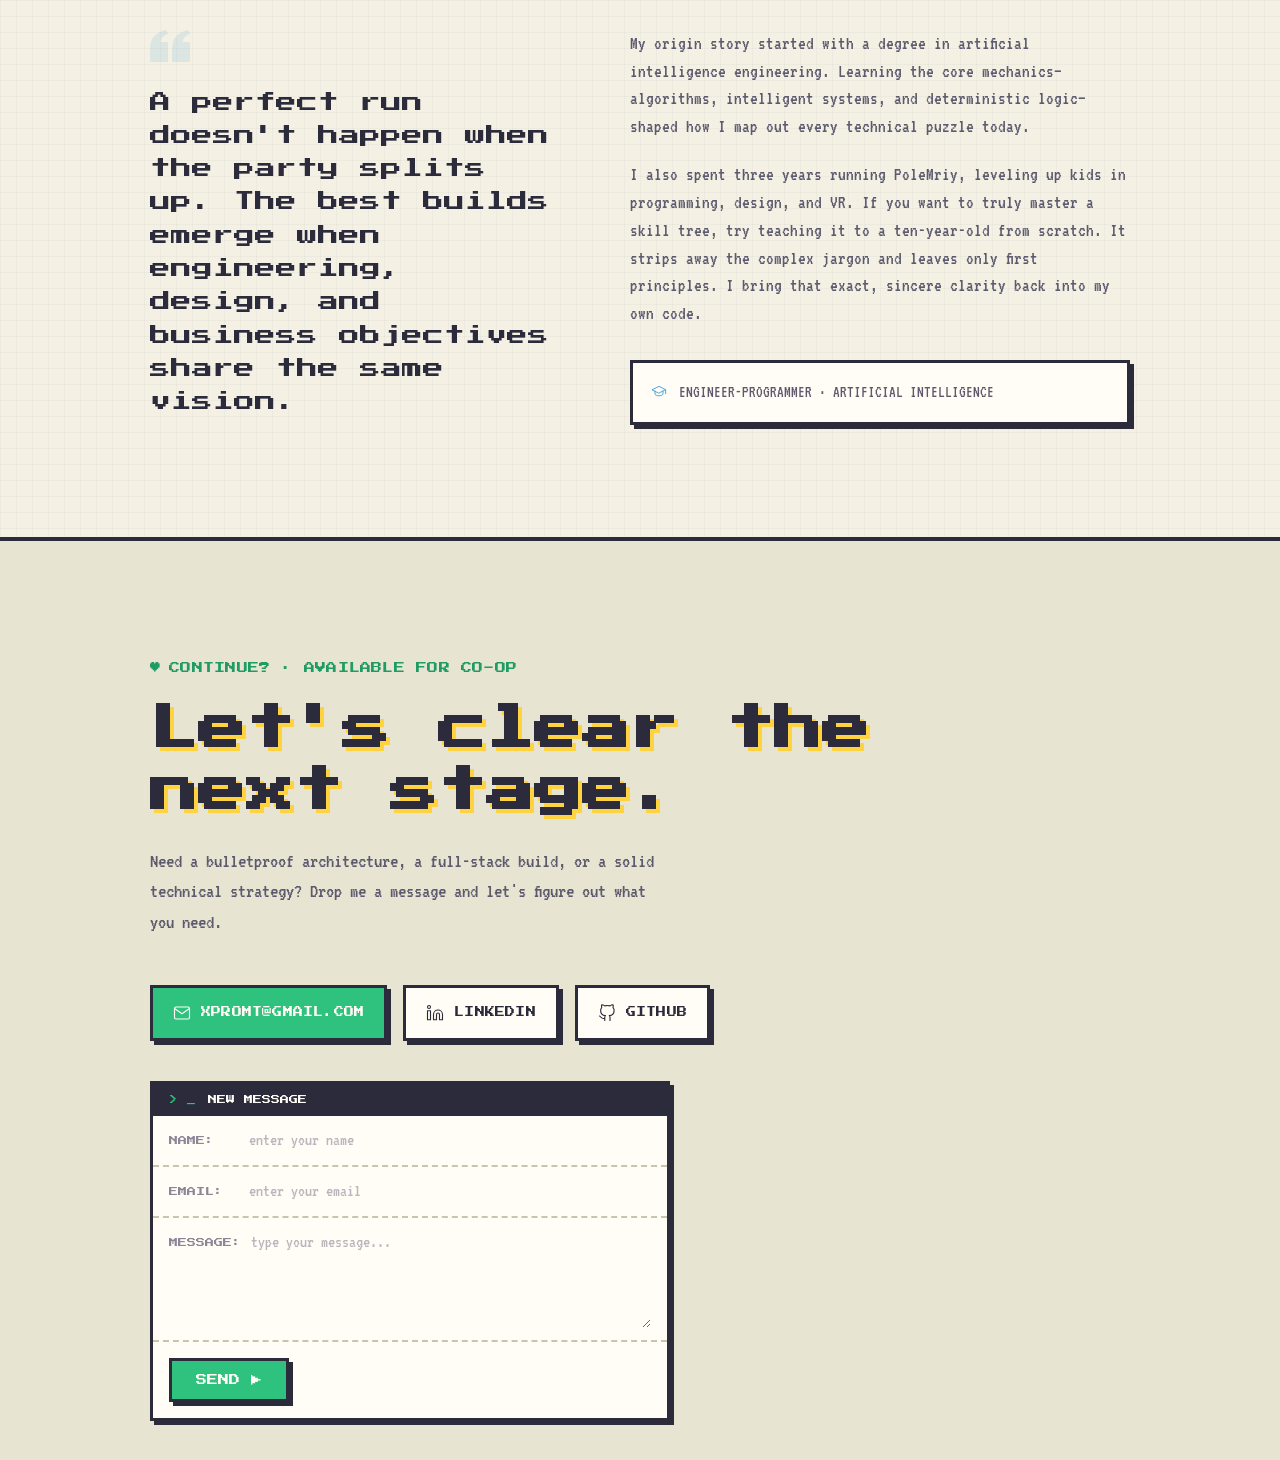
==== commit f4abf603: "fix: update email labels to xpromt@gmail.com in both portfolios" ====
--- a/site/index.html
+++ b/site/index.html
@@ -476,7 +476,7 @@
       <div class="contact-links">
         <a href="mailto:xpromt@gmail.com" class="contact-link contact-link--primary">
           <svg width="18" height="18" viewBox="0 0 24 24" fill="none" stroke="currentColor" stroke-width="1.5" stroke-linecap="round" stroke-linejoin="round"><path d="M4 4h16c1.1 0 2 .9 2 2v12c0 1.1-.9 2-2 2H4c-1.1 0-2-.9-2-2V6c0-1.1.9-2 2-2z"/><polyline points="22,6 12,13 2,6"/></svg>
-          alexander.skidan@gmail.com
+          xpromt@gmail.com
         </a>
         <a href="https://www.linkedin.com/in/xpromt/" class="contact-link" target="_blank" rel="noopener">
           <svg width="18" height="18" viewBox="0 0 24 24" fill="none" stroke="currentColor" stroke-width="1.5" stroke-linecap="round" stroke-linejoin="round"><path d="M16 8a6 6 0 0 1 6 6v7h-4v-7a2 2 0 0 0-2-2 2 2 0 0 0-2 2v7h-4v-7a6 6 0 0 1 6-6z"/><rect x="2" y="9" width="4" height="12"/><circle cx="4" cy="4" r="2"/></svg>
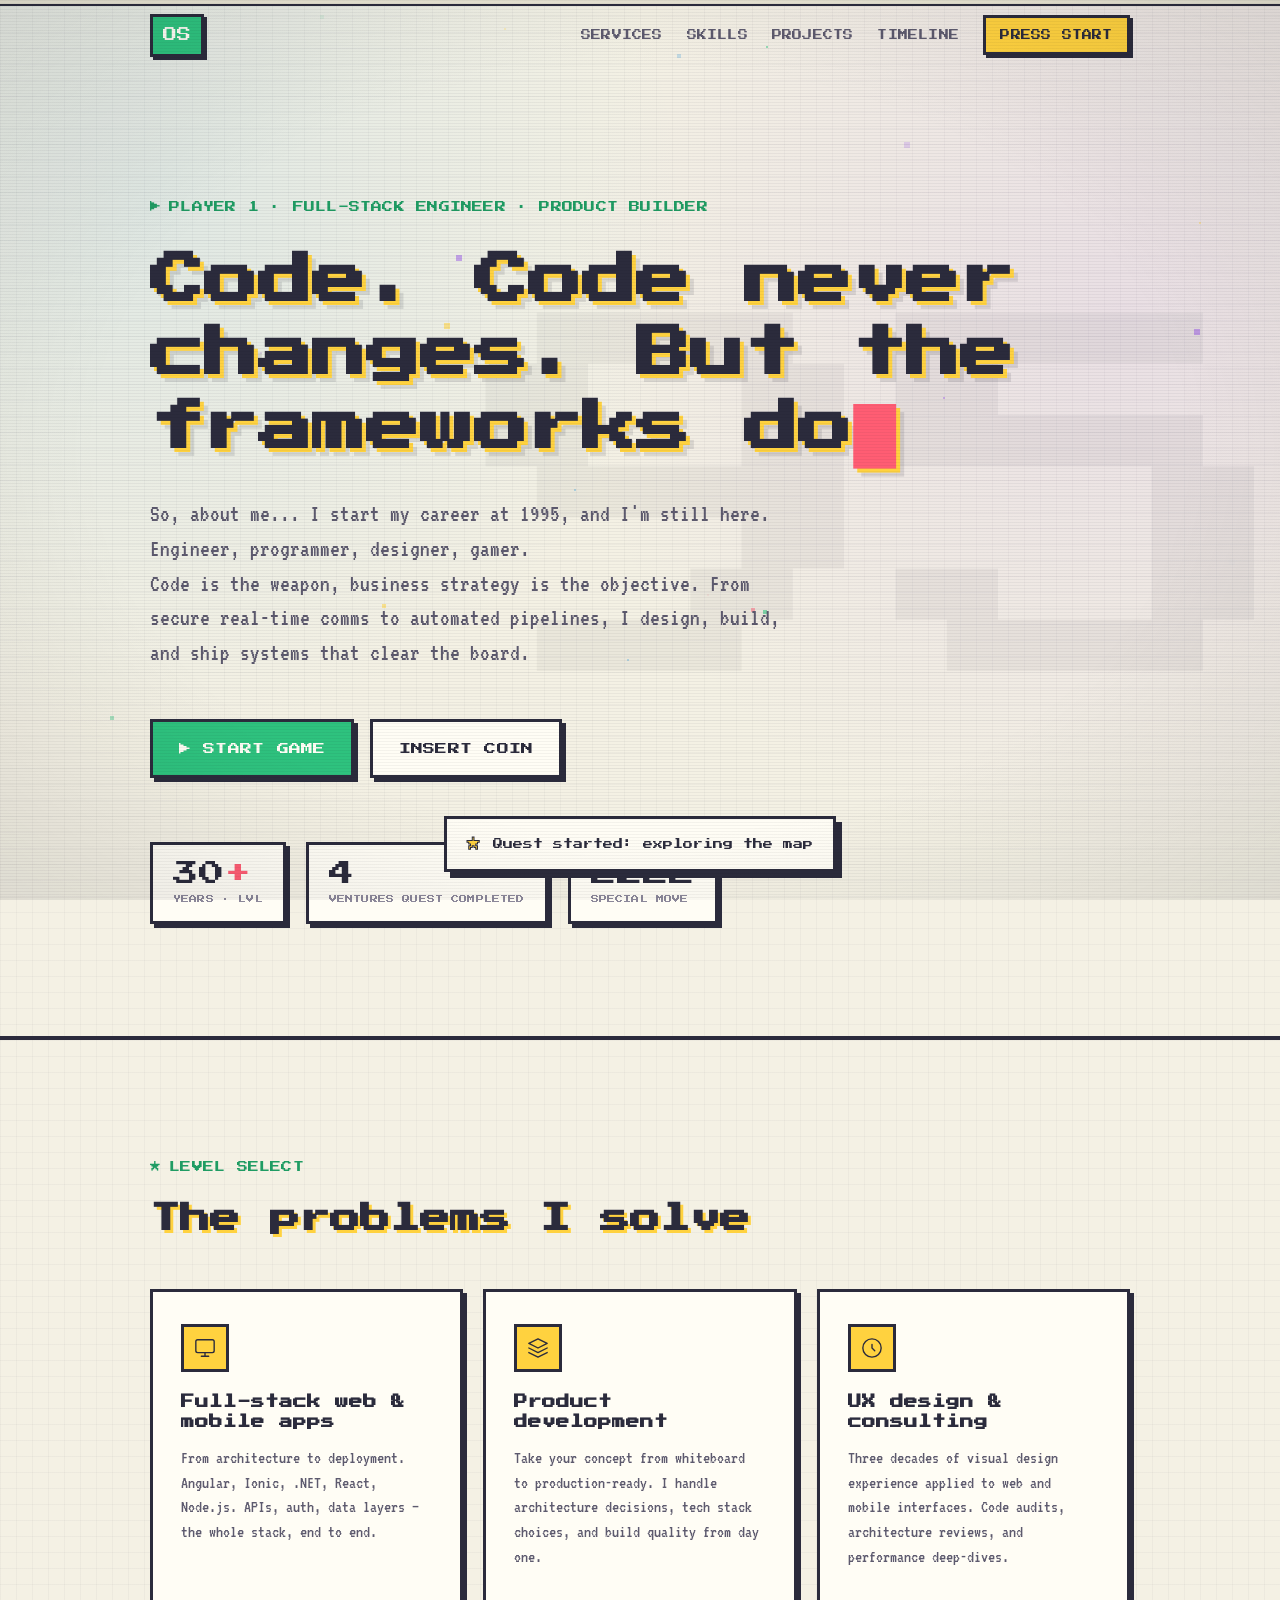
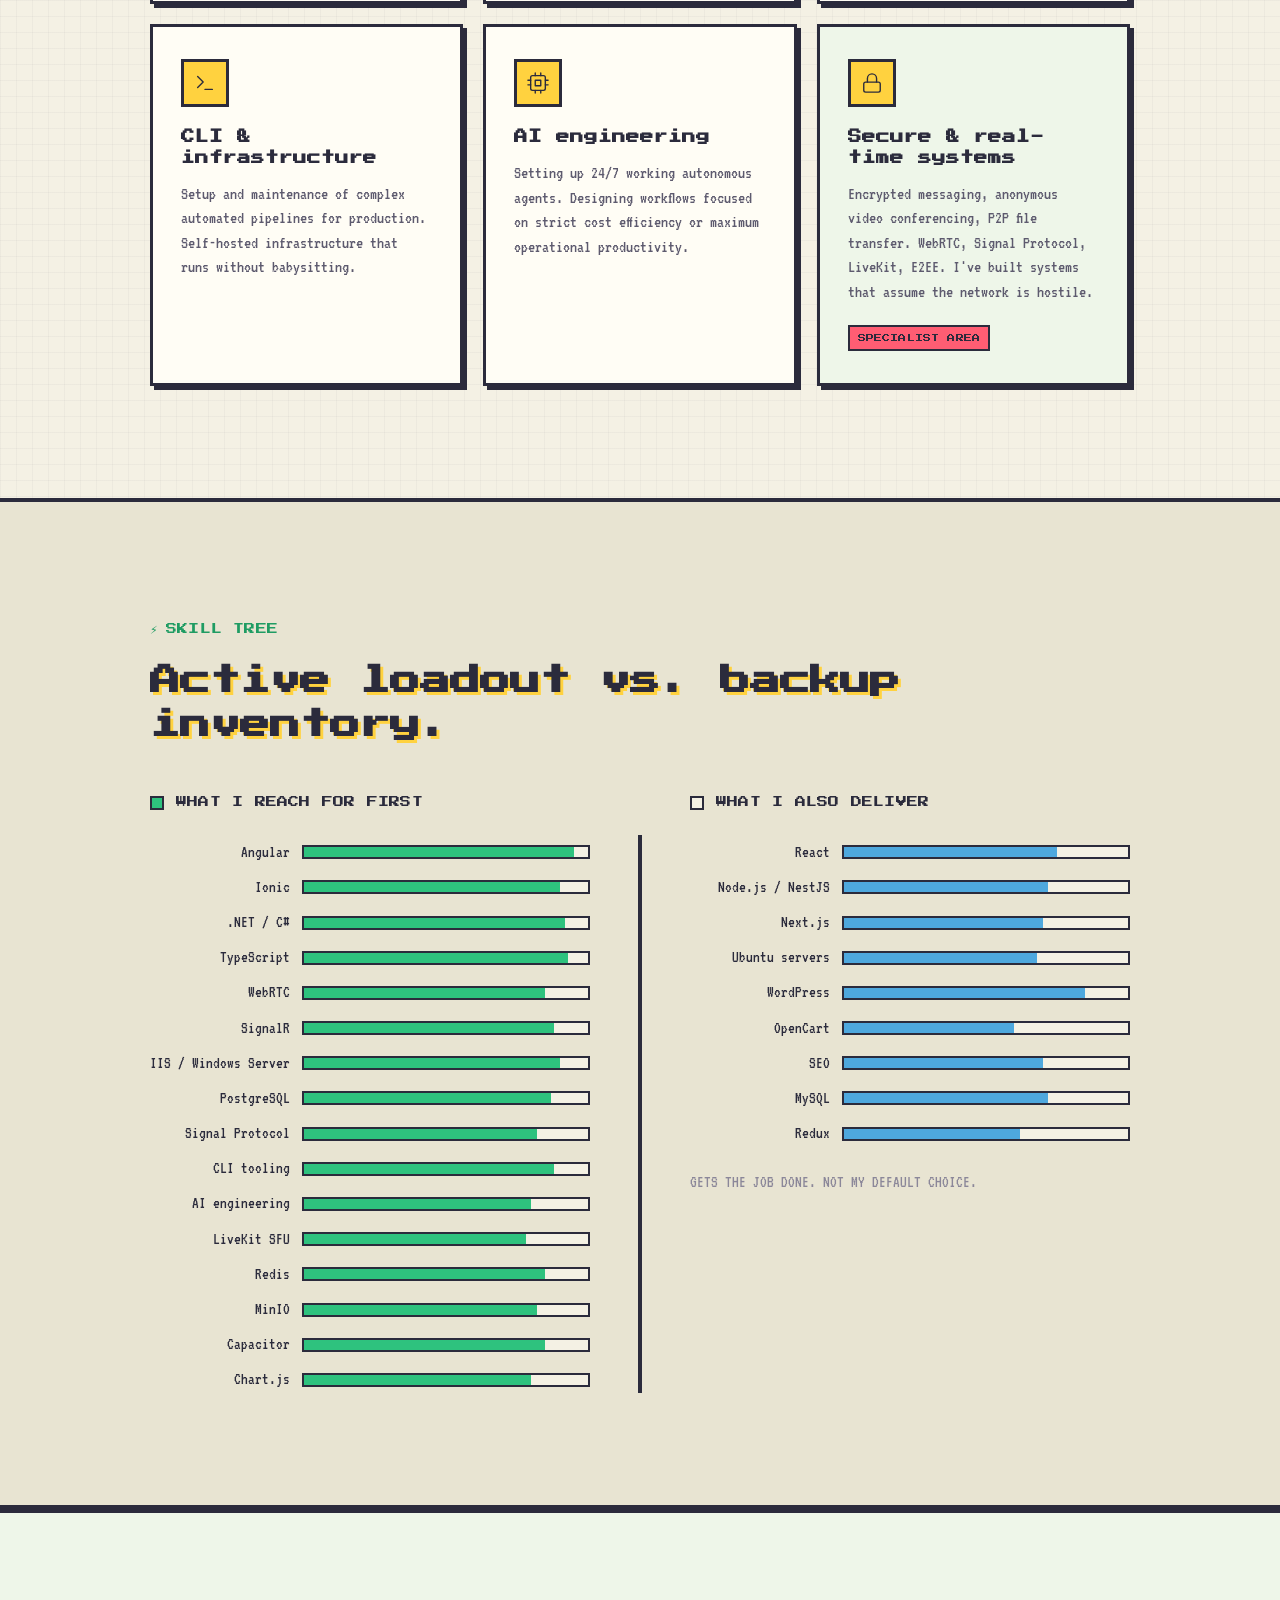
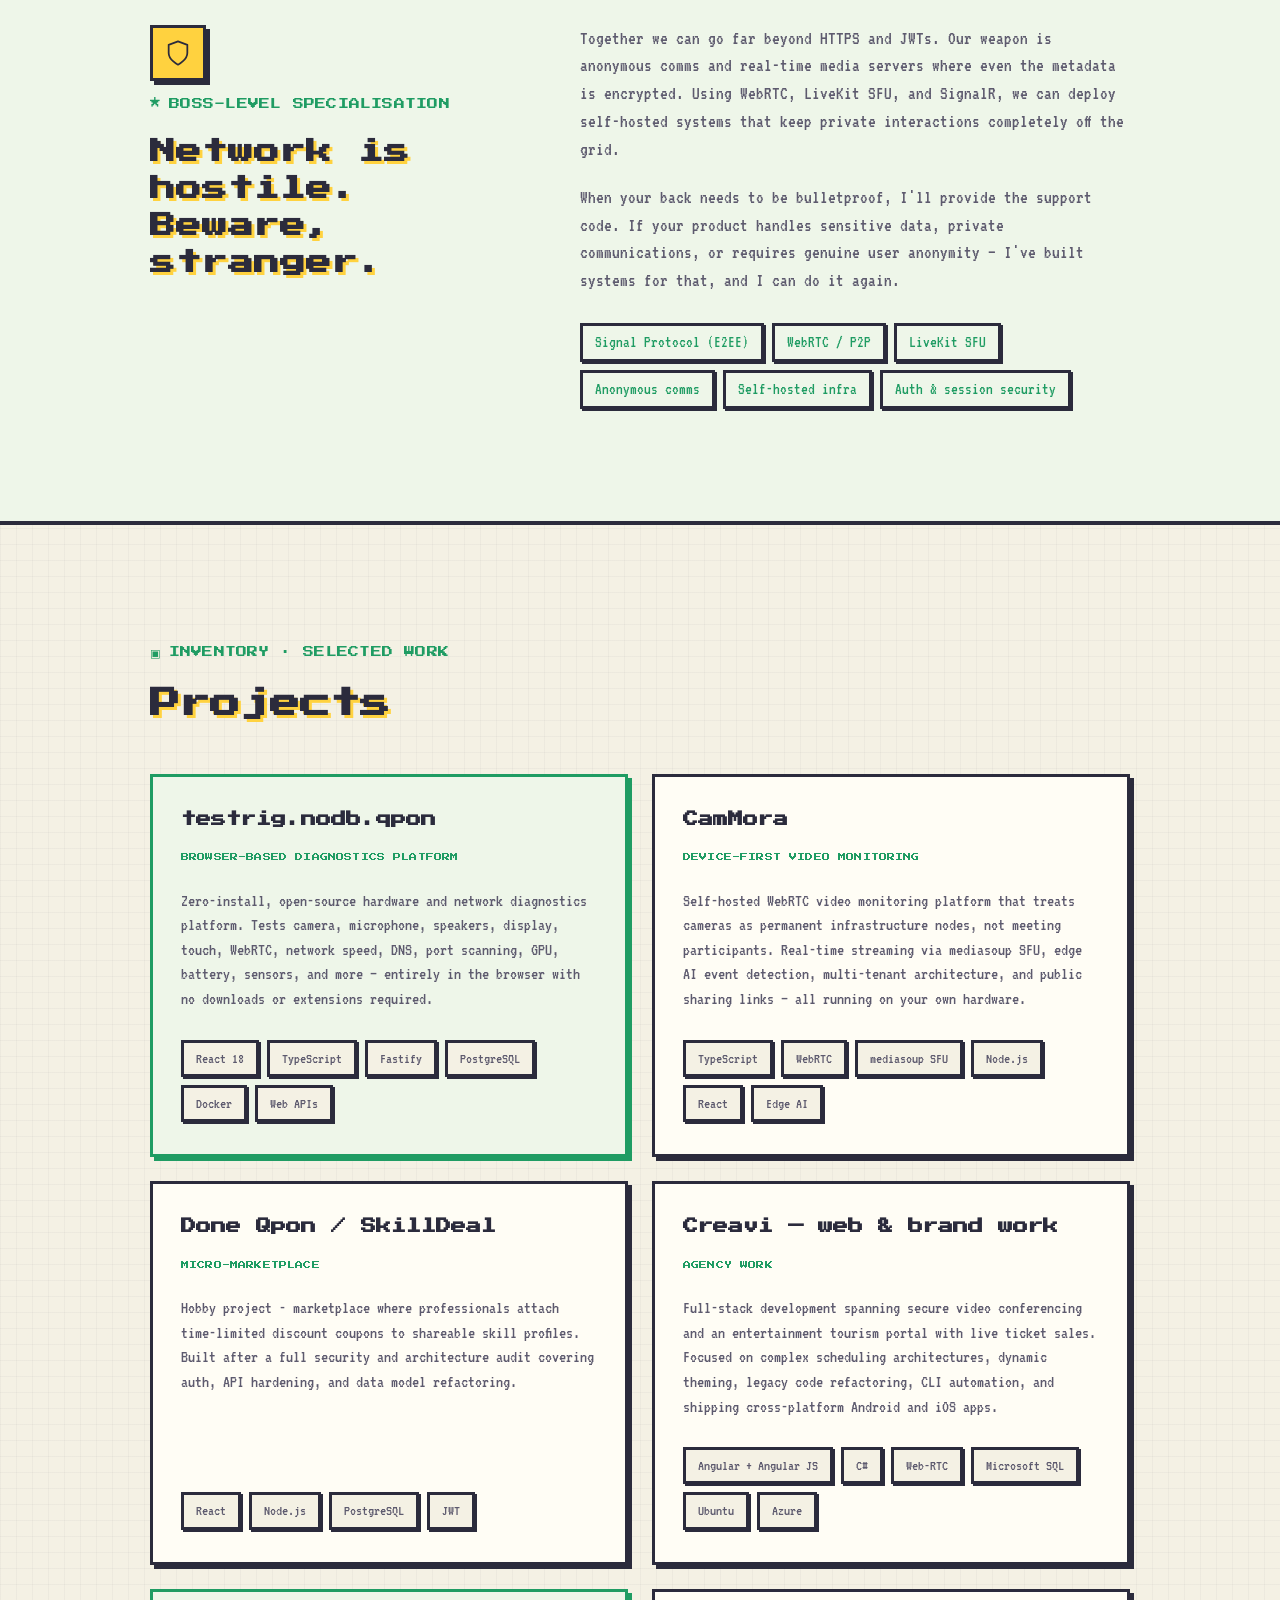
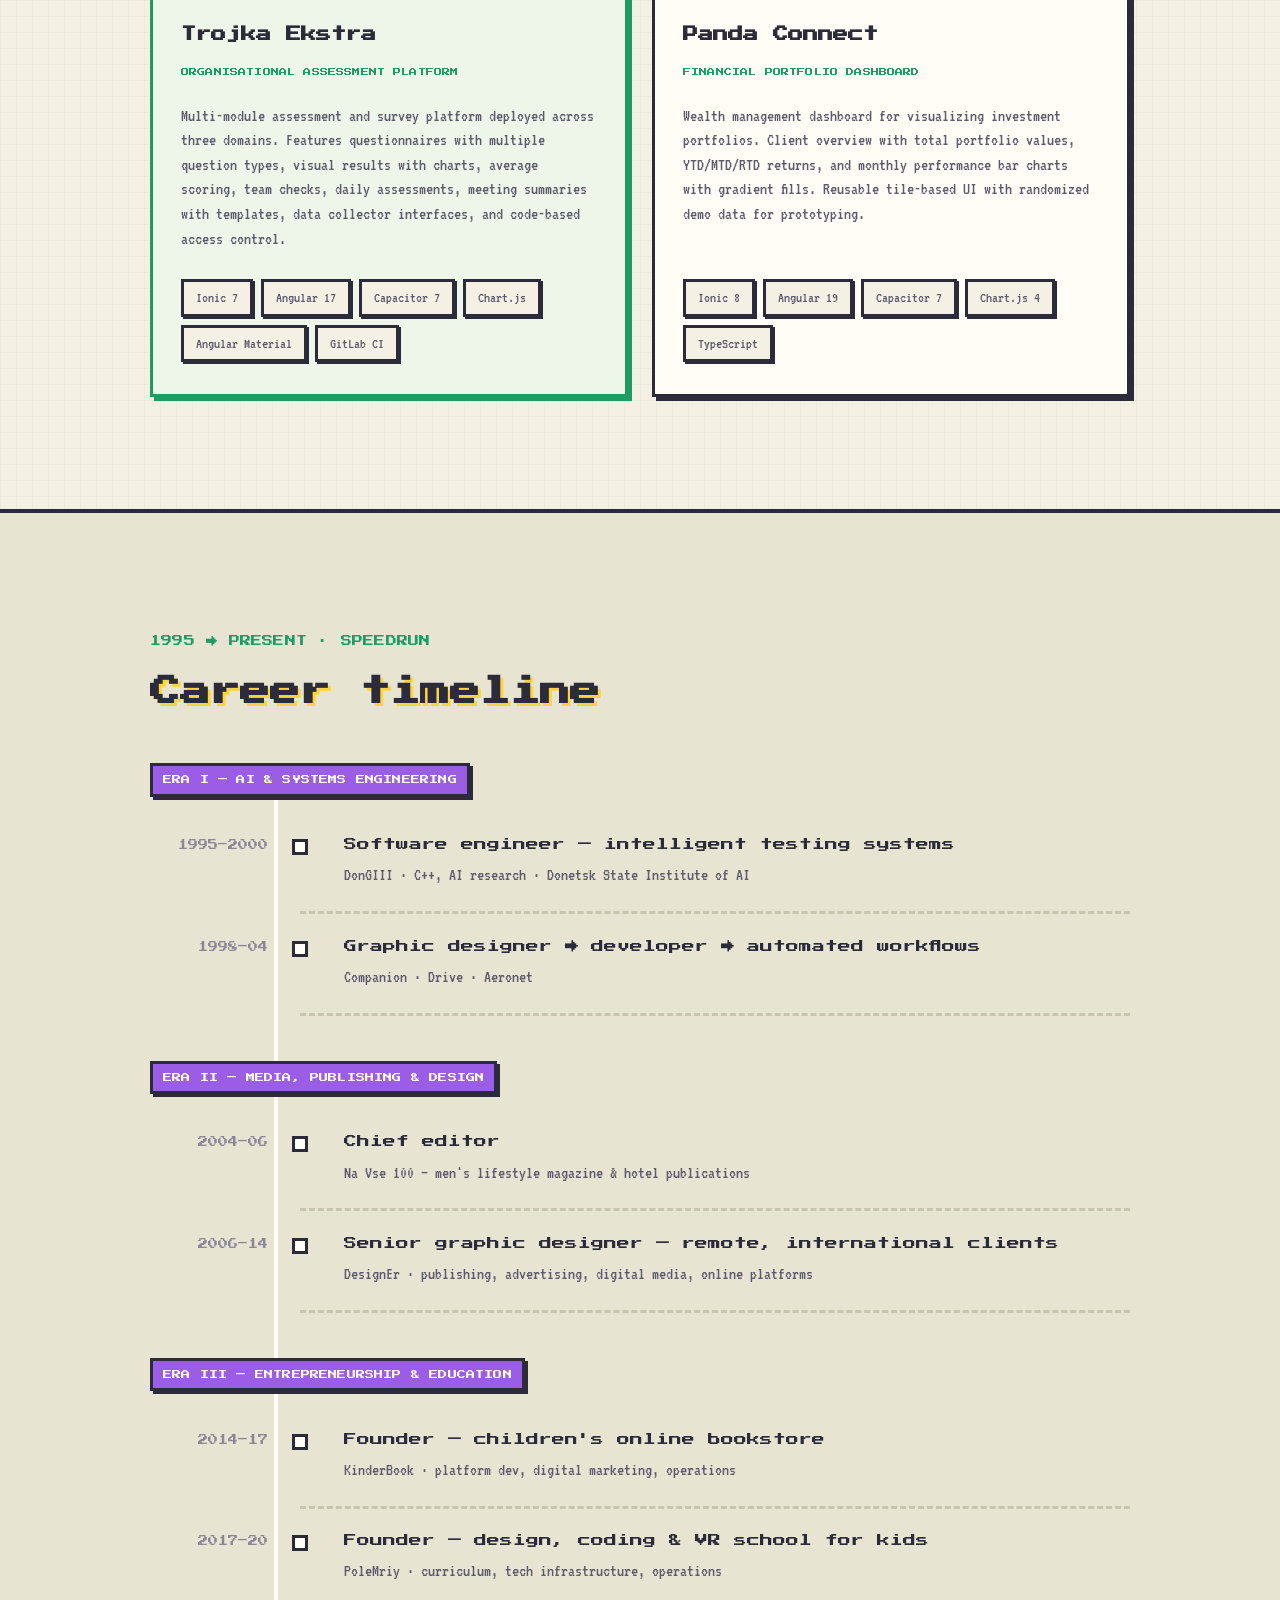
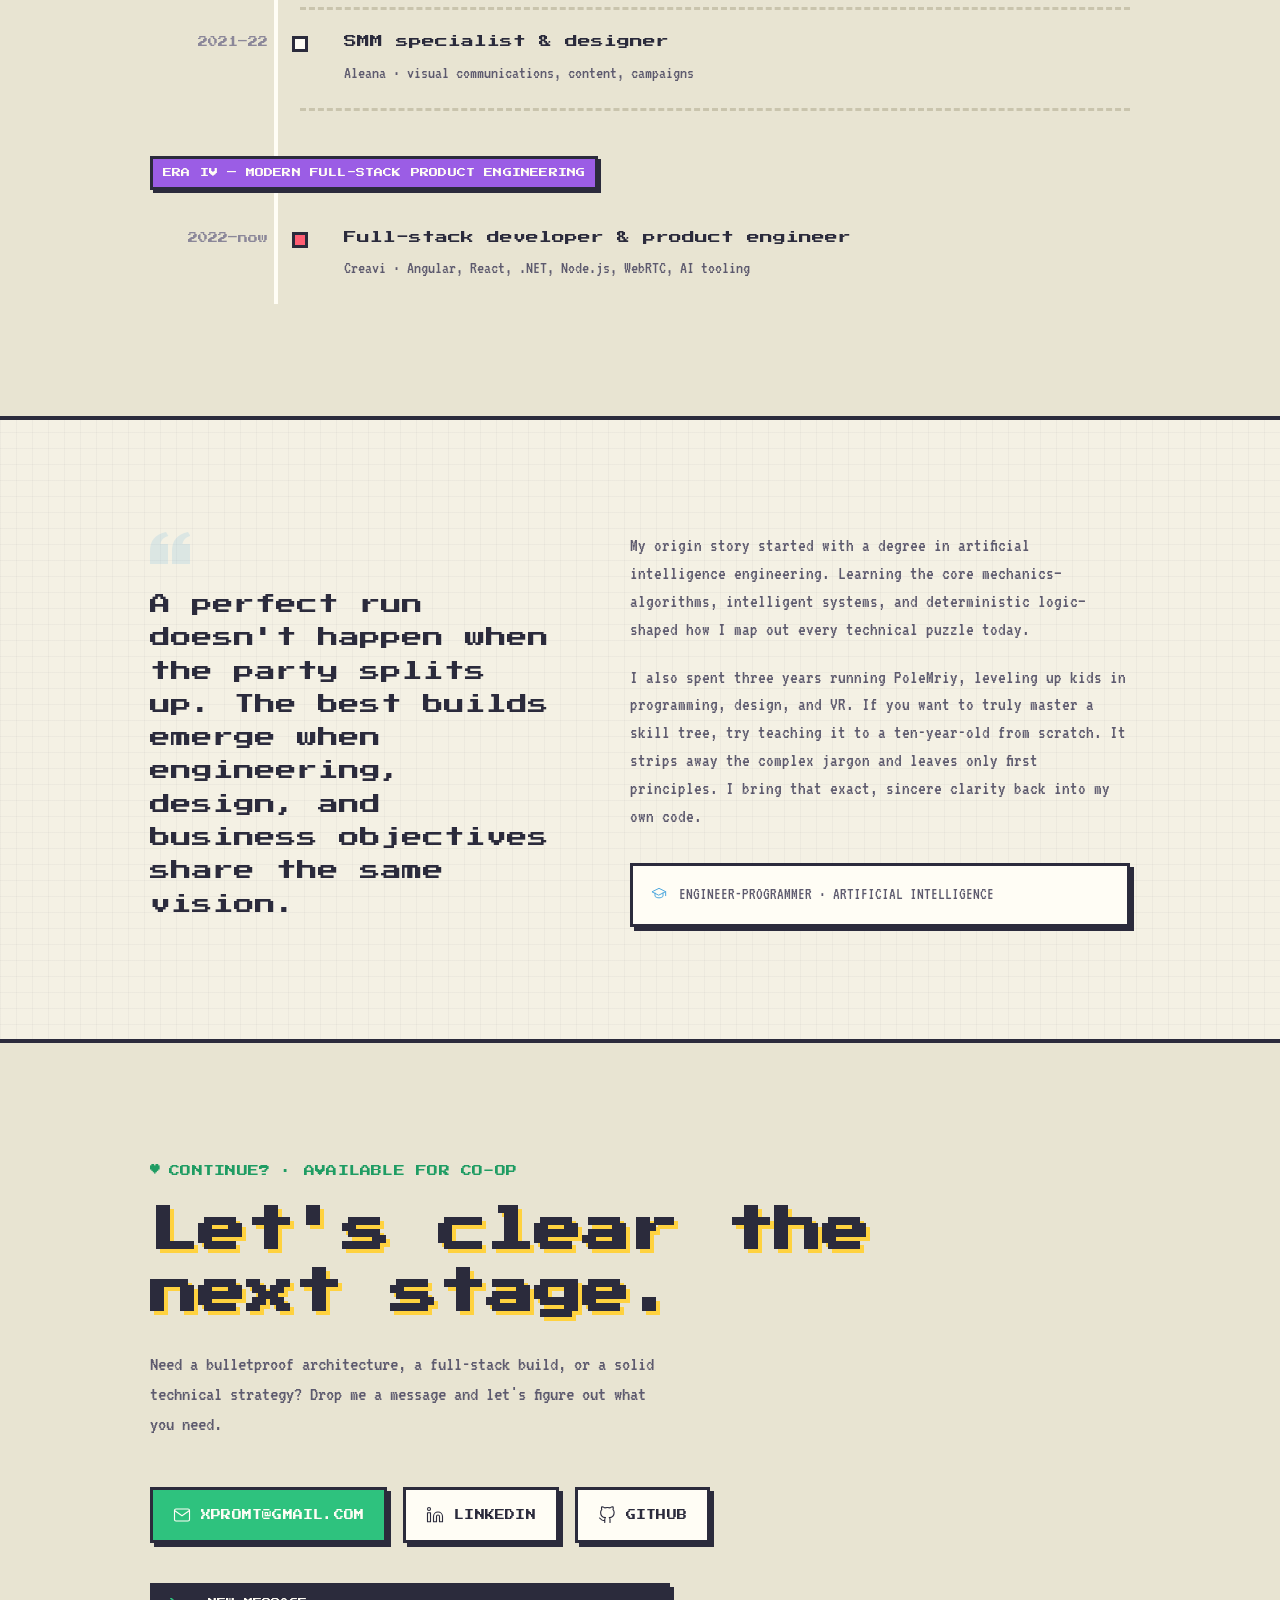
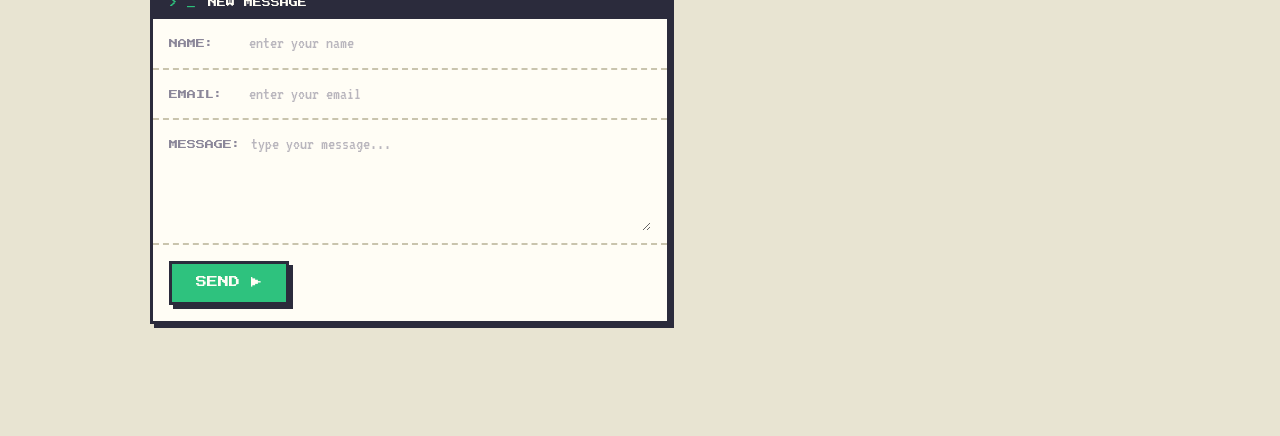
==== commit c9305d5b: "Add Trojka Ekstra and Panda Connect projects, update skills with Capacitor and Chart.js" ====
--- a/site/index.html
+++ b/site/index.html
@@ -196,6 +196,14 @@
             <div class="skill-bar-label">MinIO</div>
             <div class="skill-bar-track"><div class="skill-bar-fill"></div></div>
           </div>
+          <div class="skill-bar" data-level="85">
+            <div class="skill-bar-label">Capacitor</div>
+            <div class="skill-bar-track"><div class="skill-bar-fill"></div></div>
+          </div>
+          <div class="skill-bar" data-level="80">
+            <div class="skill-bar-label">Chart.js</div>
+            <div class="skill-bar-track"><div class="skill-bar-fill"></div></div>
+          </div>
         </div>
       </div>
       <div class="skills-divider"></div>
@@ -349,6 +357,41 @@
         </div>
         <div class="project-detail">
           <p>Worked across multiple products: video conferencing for internal teams, entertainment portal with live ticket sales, scheduling systems with complex recurring patterns. Also shipped Android and iOS builds via Ionic.</p>
+        </div>
+      </div>
+      <div class="project-card project-card--featured">
+        <div class="project-header">
+          <h3>Trojka Ekstra</h3>
+          <span class="project-type">Organisational assessment platform</span>
+        </div>
+        <p>Multi-module assessment and survey platform deployed across three domains. Features questionnaires with multiple question types, visual results with charts, average scoring, team checks, daily assessments, meeting summaries with templates, data collector interfaces, and code-based access control.</p>
+        <div class="project-tags">
+          <span class="tag tag--stack">Ionic 7</span>
+          <span class="tag tag--stack">Angular 17</span>
+          <span class="tag tag--stack">Capacitor 7</span>
+          <span class="tag tag--stack">Chart.js</span>
+          <span class="tag tag--stack">Angular Material</span>
+          <span class="tag tag--stack">GitLab CI</span>
+        </div>
+        <div class="project-detail">
+          <p>80+ routes, multi-domain PowerShell build script, code-based session access, template-driven meeting summaries, CSV export, and group authentication. Deployed to nice2ask.dk, nice2ask.com, and safe2ask.com.</p>
+        </div>
+      </div>
+      <div class="project-card">
+        <div class="project-header">
+          <h3>Panda Connect</h3>
+          <span class="project-type">Financial portfolio dashboard</span>
+        </div>
+        <p>Wealth management dashboard for visualizing investment portfolios. Client overview with total portfolio values, YTD/MTD/RTD returns, and monthly performance bar charts with gradient fills. Reusable tile-based UI with randomized demo data for prototyping.</p>
+        <div class="project-tags">
+          <span class="tag tag--stack">Ionic 8</span>
+          <span class="tag tag--stack">Angular 19</span>
+          <span class="tag tag--stack">Capacitor 7</span>
+          <span class="tag tag--stack">Chart.js 4</span>
+          <span class="tag tag--stack">TypeScript</span>
+        </div>
+        <div class="project-detail">
+          <p>Dashboard tile component with Chart.js gradients, randomized portfolio data generation, animated background with scroll toggle, and standalone Angular components. Deployed via GitLab CI.</p>
         </div>
       </div>
     </div>
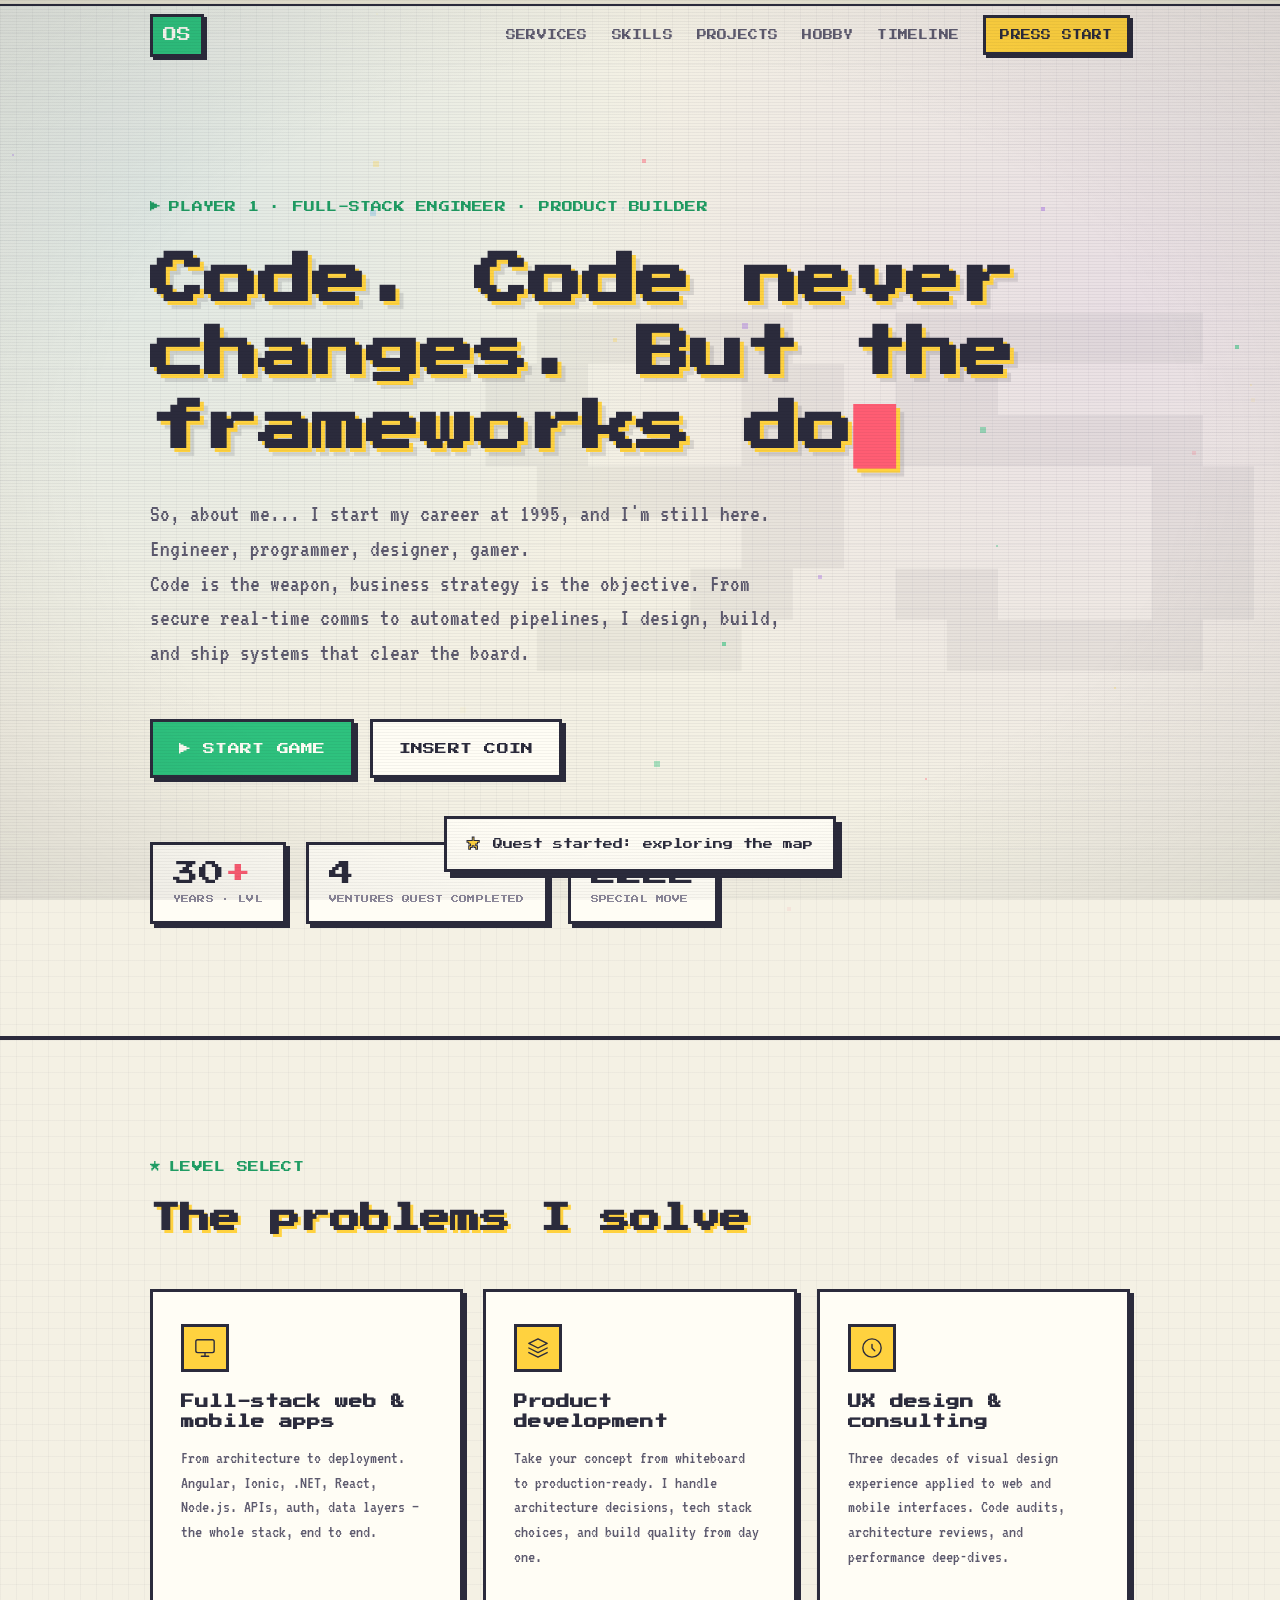
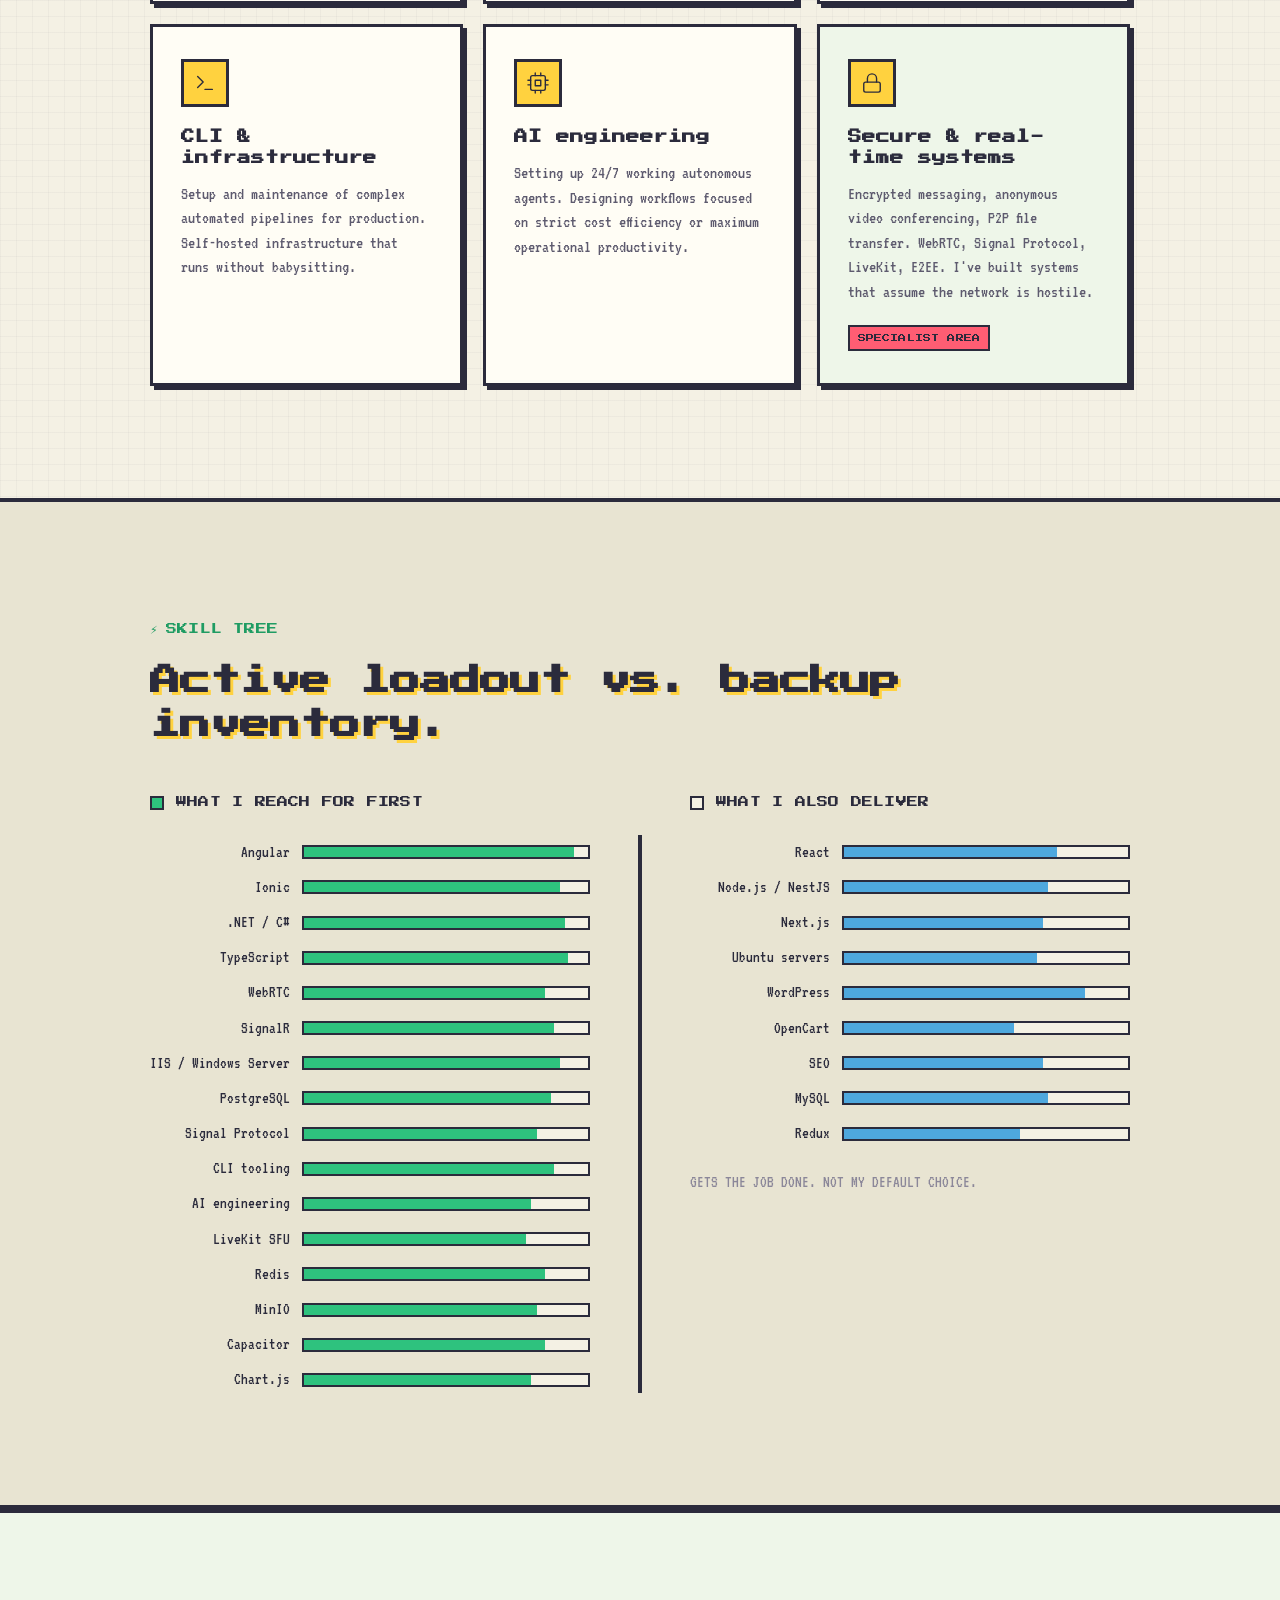
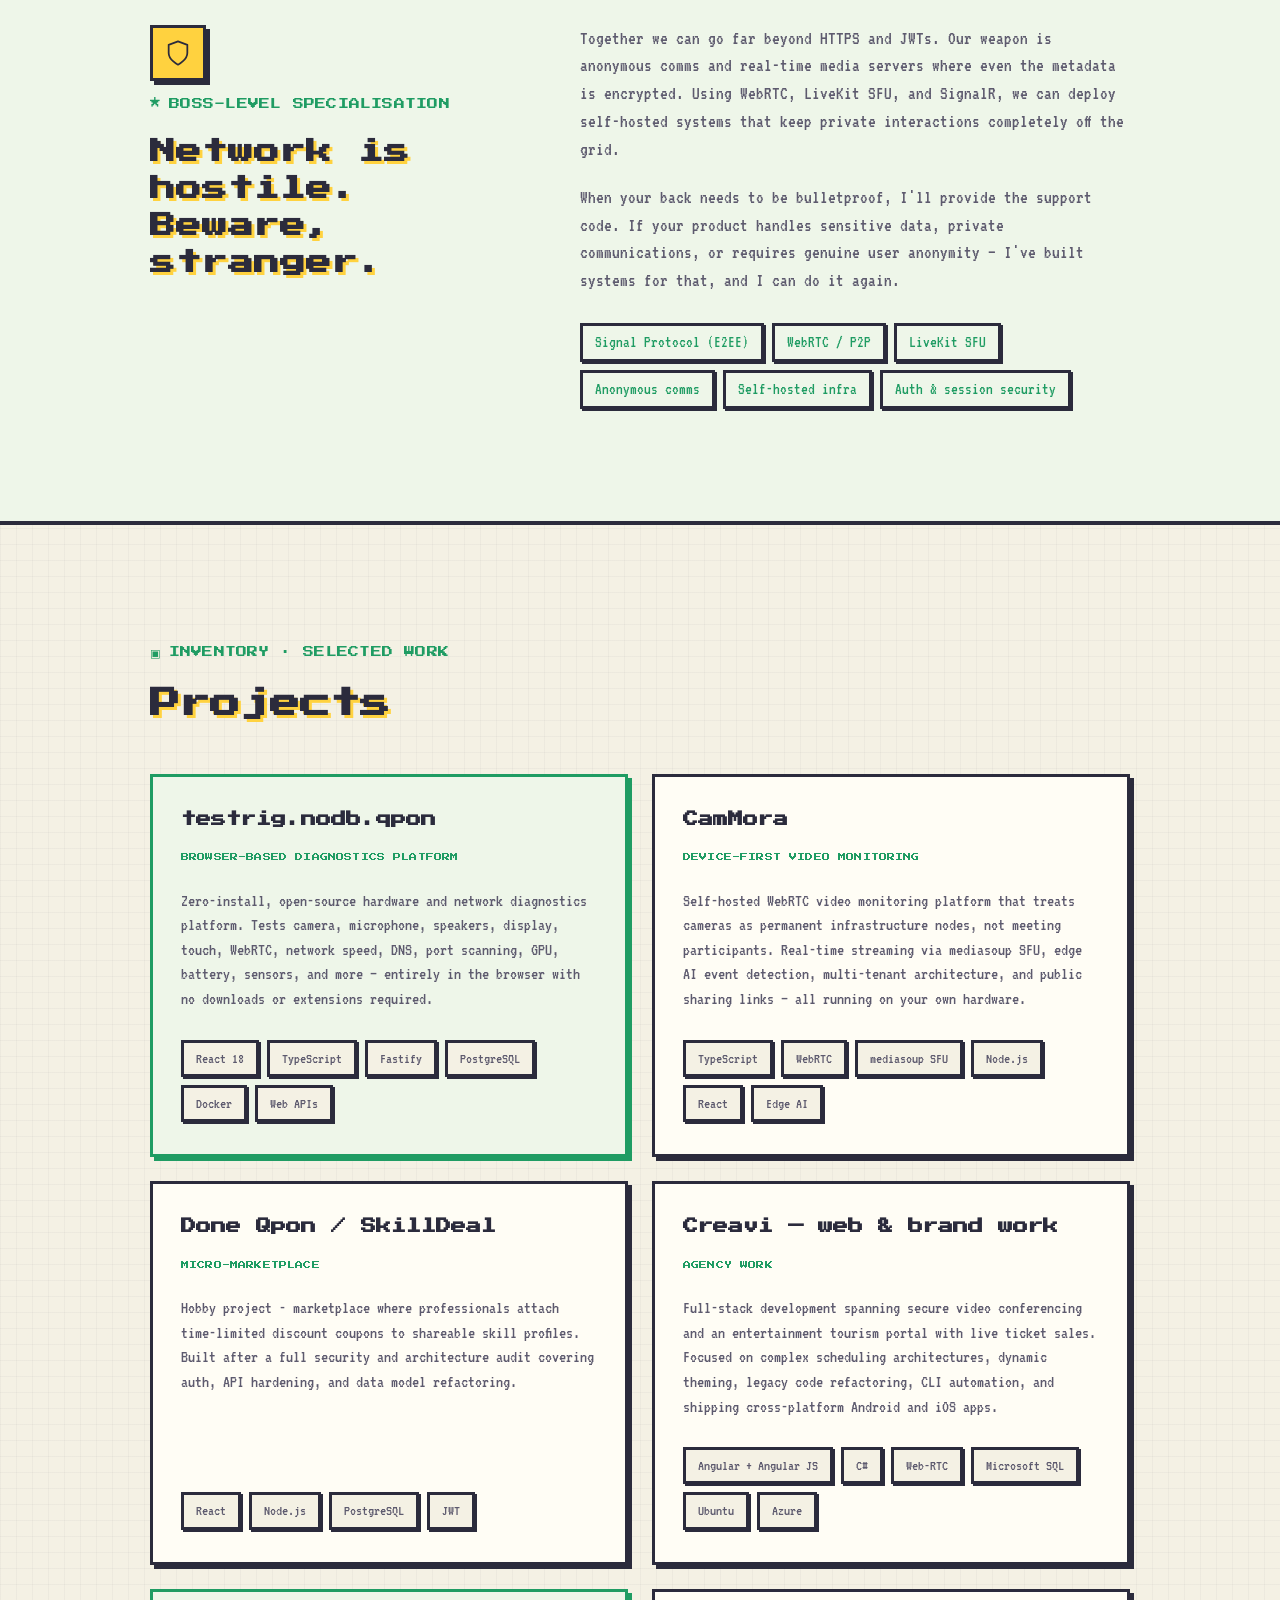
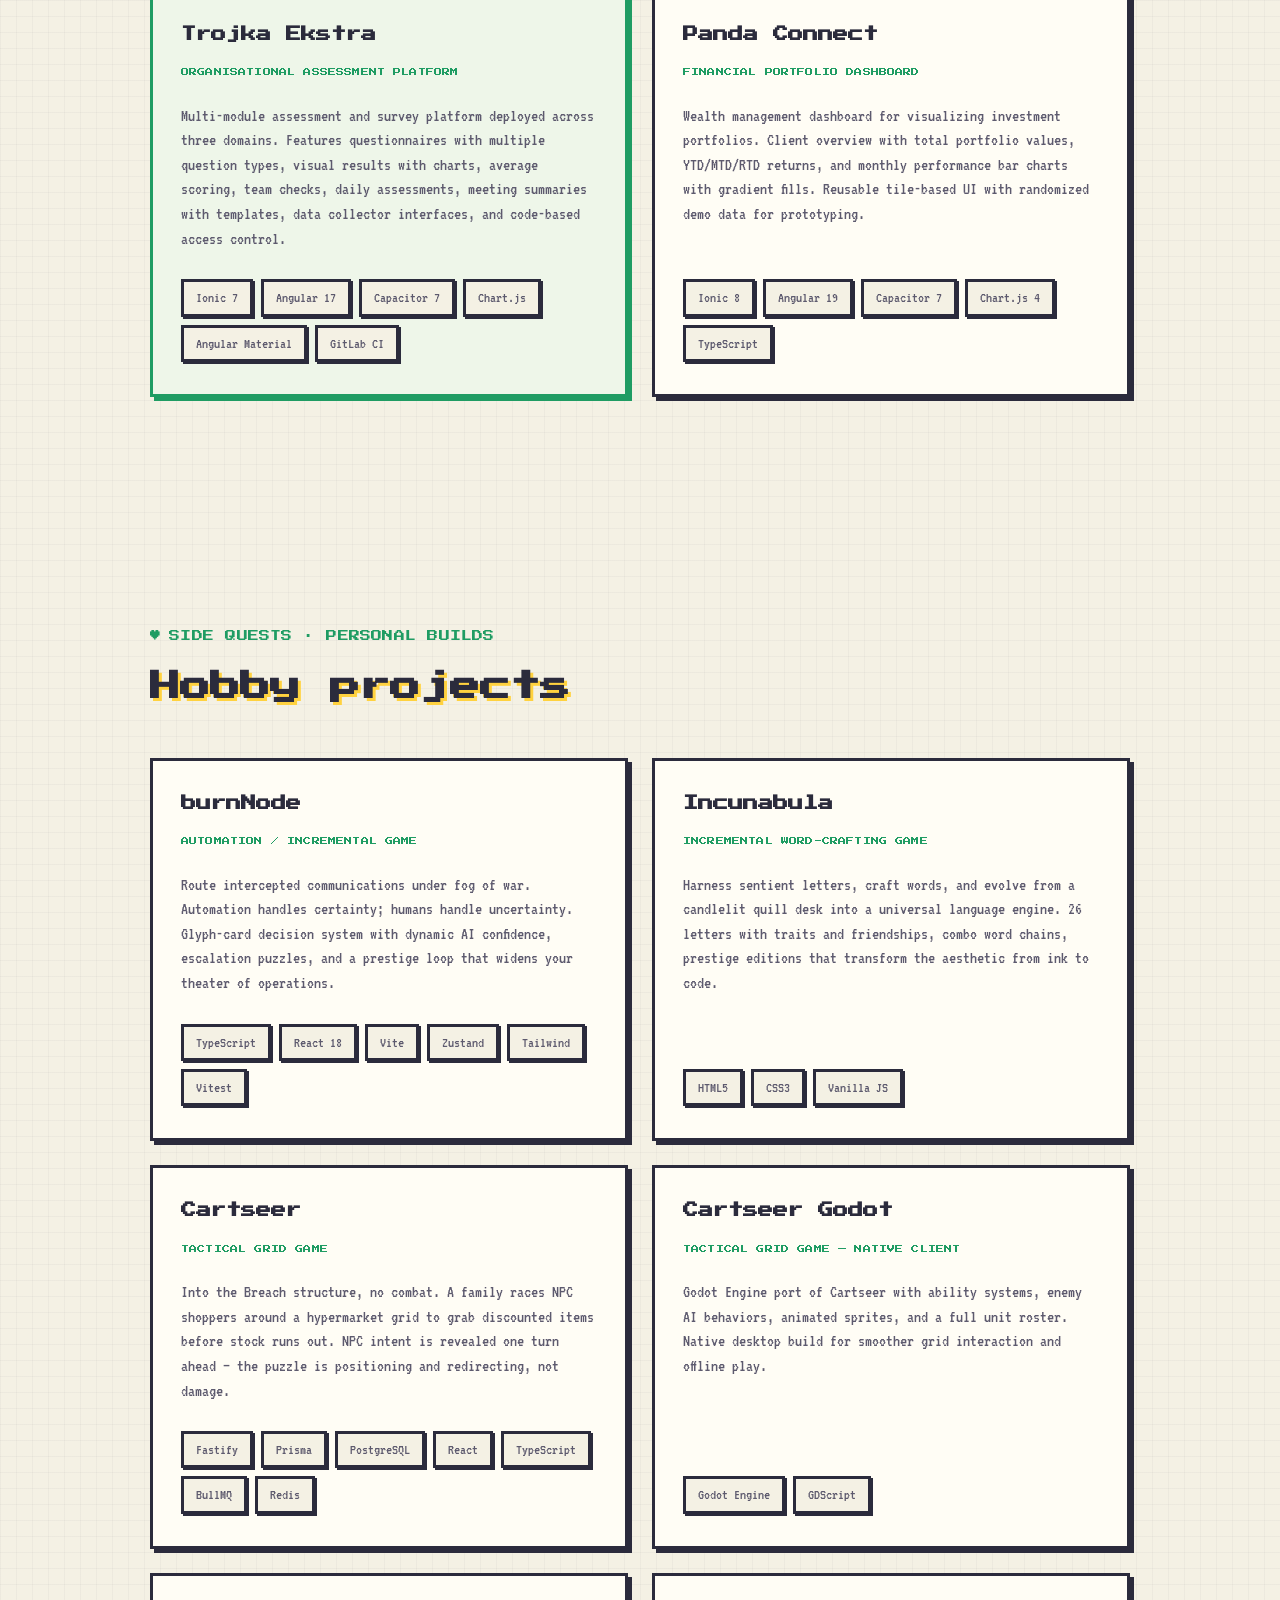
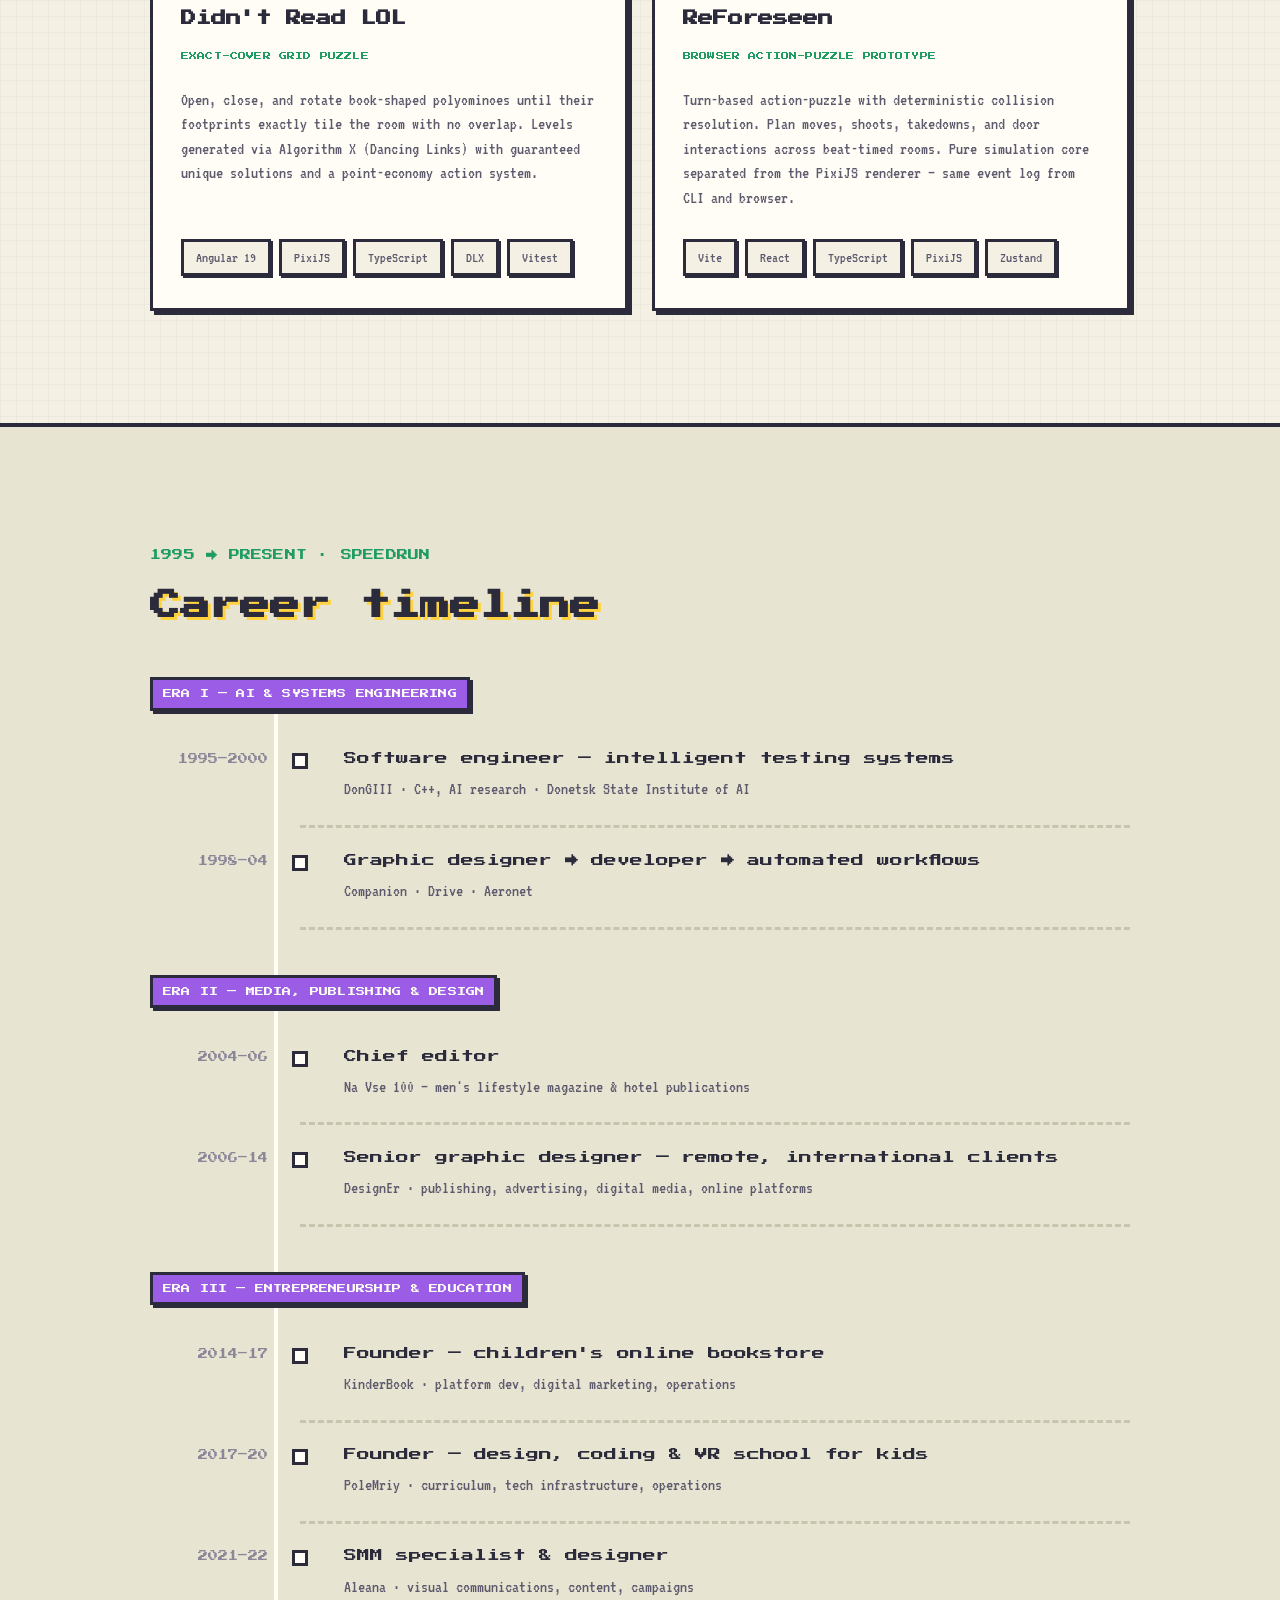
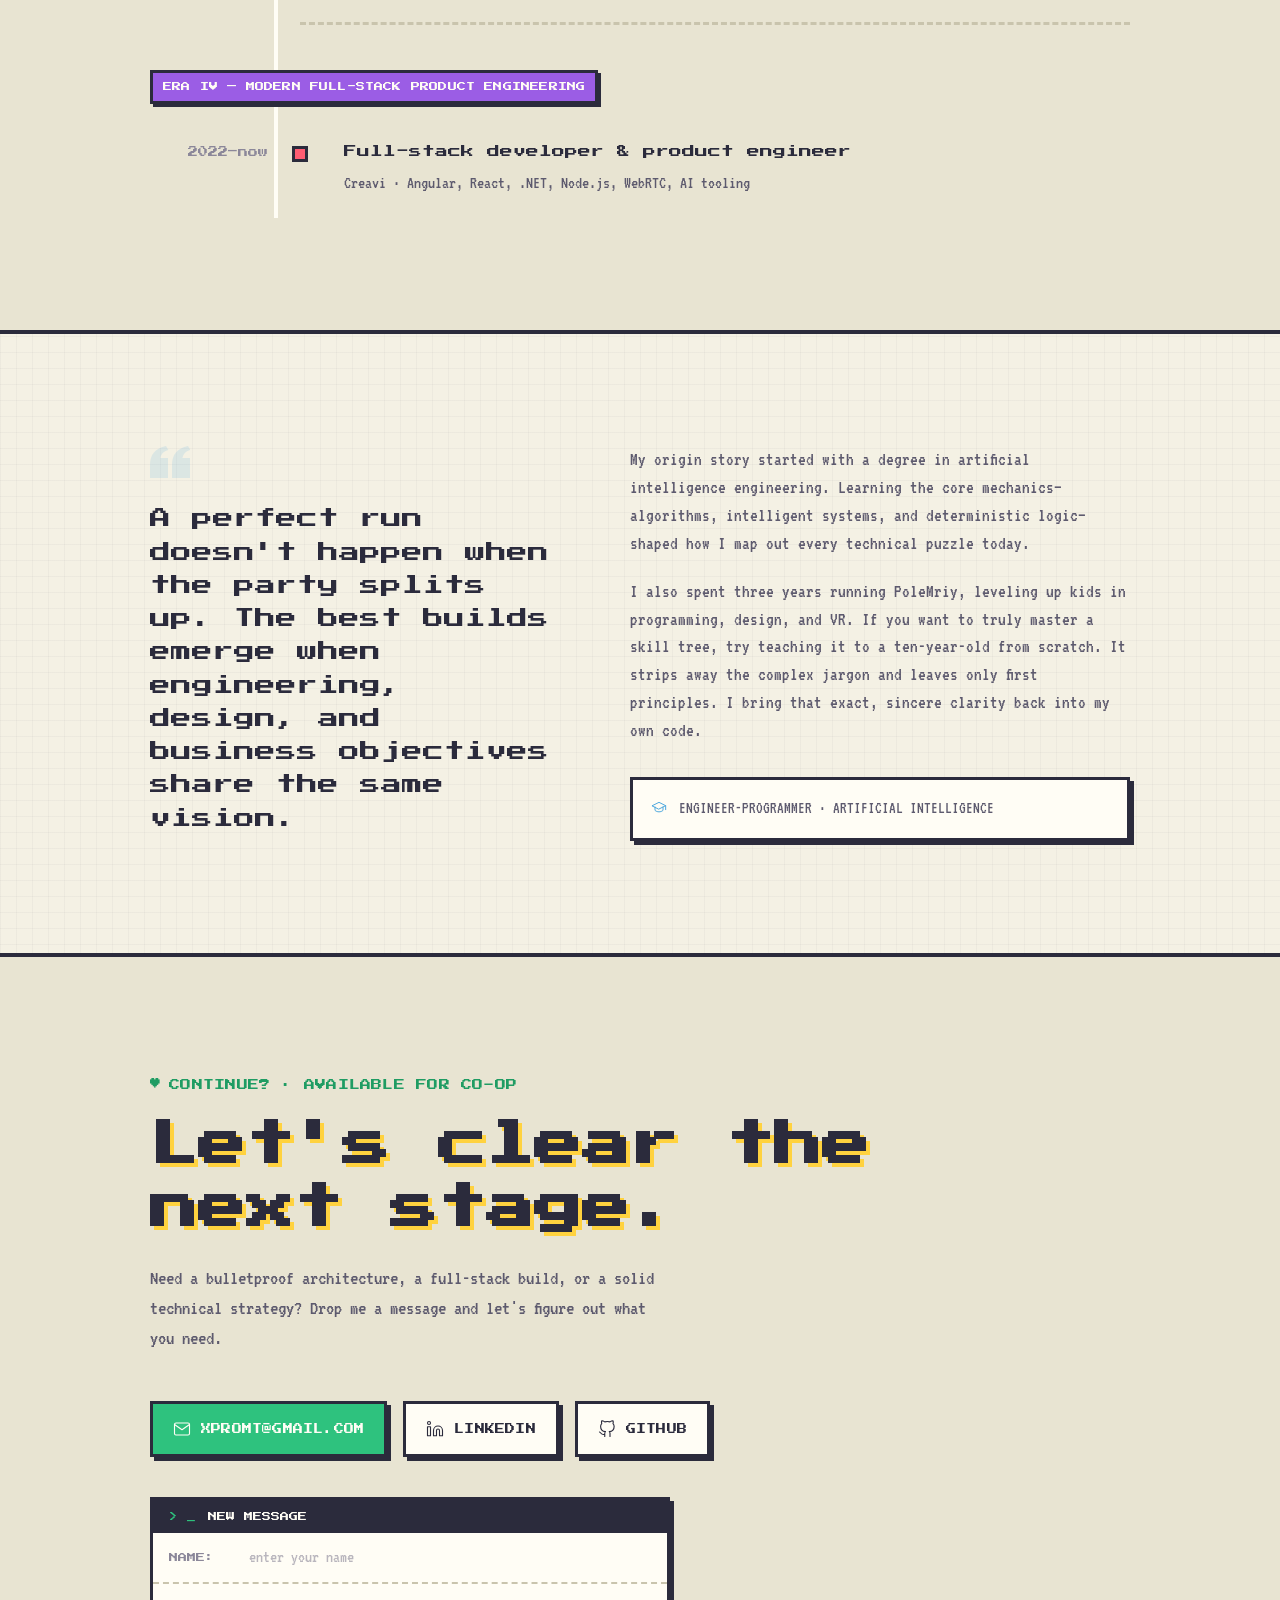
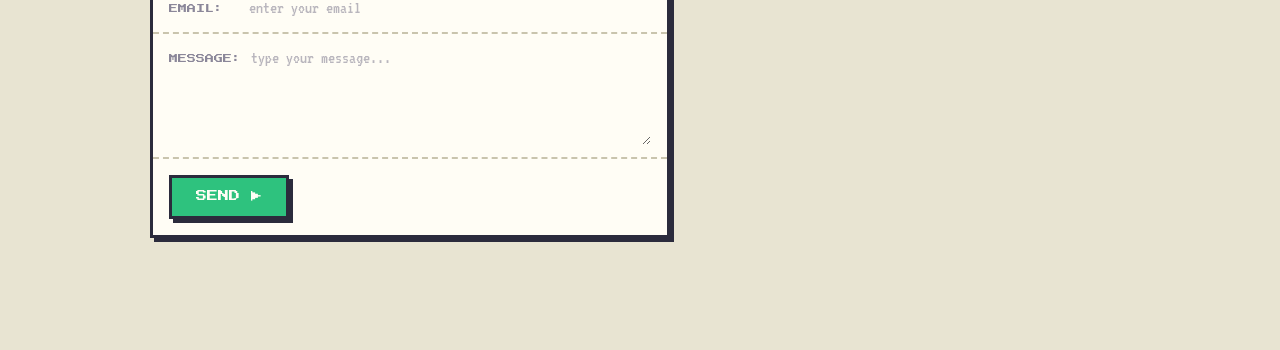
==== commit 8086903e: "Add hobby projects section to both portfolio sites" ====
--- a/site/index.html
+++ b/site/index.html
@@ -38,6 +38,7 @@
       <a href="#services">Services</a>
       <a href="#skills">Skills</a>
       <a href="#projects">Projects</a>
+      <a href="#hobby">Hobby</a>
       <a href="#timeline">Timeline</a>
       <a href="#contact" class="nav-cta">Press Start</a>
     </div>
@@ -392,6 +393,98 @@
         </div>
         <div class="project-detail">
           <p>Dashboard tile component with Chart.js gradients, randomized portfolio data generation, animated background with scroll toggle, and standalone Angular components. Deployed via GitLab CI.</p>
+        </div>
+      </div>
+    </div>
+  </div>
+</section>
+
+<!-- HOBBY PROJECTS -->
+<section class="section" id="hobby">
+  <div class="container">
+    <p class="section-eyebrow"><span>♥</span> Side quests · personal builds</p>
+    <h2 class="section-title">Hobby projects</h2>
+    <div class="projects-grid">
+      <div class="project-card">
+        <div class="project-header">
+          <h3><a href="https://burnnode.done.qpon" target="_blank" rel="noopener" style="color:inherit;text-decoration:none">burnNode</a></h3>
+          <span class="project-type">Automation / incremental game</span>
+        </div>
+        <p>Route intercepted communications under fog of war. Automation handles certainty; humans handle uncertainty. Glyph-card decision system with dynamic AI confidence, escalation puzzles, and a prestige loop that widens your theater of operations.</p>
+        <div class="project-tags">
+          <span class="tag tag--stack">TypeScript</span>
+          <span class="tag tag--stack">React 18</span>
+          <span class="tag tag--stack">Vite</span>
+          <span class="tag tag--stack">Zustand</span>
+          <span class="tag tag--stack">Tailwind</span>
+          <span class="tag tag--stack">Vitest</span>
+        </div>
+      </div>
+      <div class="project-card">
+        <div class="project-header">
+          <h3><a href="https://incunabula.cc/game" target="_blank" rel="noopener" style="color:inherit;text-decoration:none">Incunabula</a></h3>
+          <span class="project-type">Incremental word-crafting game</span>
+        </div>
+        <p>Harness sentient letters, craft words, and evolve from a candlelit quill desk into a universal language engine. 26 letters with traits and friendships, combo word chains, prestige editions that transform the aesthetic from ink to code.</p>
+        <div class="project-tags">
+          <span class="tag tag--stack">HTML5</span>
+          <span class="tag tag--stack">CSS3</span>
+          <span class="tag tag--stack">Vanilla JS</span>
+        </div>
+      </div>
+      <div class="project-card">
+        <div class="project-header">
+          <h3>Cartseer</h3>
+          <span class="project-type">Tactical grid game</span>
+        </div>
+        <p>Into the Breach structure, no combat. A family races NPC shoppers around a hypermarket grid to grab discounted items before stock runs out. NPC intent is revealed one turn ahead — the puzzle is positioning and redirecting, not damage.</p>
+        <div class="project-tags">
+          <span class="tag tag--stack">Fastify</span>
+          <span class="tag tag--stack">Prisma</span>
+          <span class="tag tag--stack">PostgreSQL</span>
+          <span class="tag tag--stack">React</span>
+          <span class="tag tag--stack">TypeScript</span>
+          <span class="tag tag--stack">BullMQ</span>
+          <span class="tag tag--stack">Redis</span>
+        </div>
+      </div>
+      <div class="project-card">
+        <div class="project-header">
+          <h3>Cartseer Godot</h3>
+          <span class="project-type">Tactical grid game — native client</span>
+        </div>
+        <p>Godot Engine port of Cartseer with ability systems, enemy AI behaviors, animated sprites, and a full unit roster. Native desktop build for smoother grid interaction and offline play.</p>
+        <div class="project-tags">
+          <span class="tag tag--stack">Godot Engine</span>
+          <span class="tag tag--stack">GDScript</span>
+        </div>
+      </div>
+      <div class="project-card">
+        <div class="project-header">
+          <h3>Didn't Read LOL</h3>
+          <span class="project-type">Exact-cover grid puzzle</span>
+        </div>
+        <p>Open, close, and rotate book-shaped polyominoes until their footprints exactly tile the room with no overlap. Levels generated via Algorithm X (Dancing Links) with guaranteed unique solutions and a point-economy action system.</p>
+        <div class="project-tags">
+          <span class="tag tag--stack">Angular 19</span>
+          <span class="tag tag--stack">PixiJS</span>
+          <span class="tag tag--stack">TypeScript</span>
+          <span class="tag tag--stack">DLX</span>
+          <span class="tag tag--stack">Vitest</span>
+        </div>
+      </div>
+      <div class="project-card">
+        <div class="project-header">
+          <h3>ReForeseen</h3>
+          <span class="project-type">Browser action-puzzle prototype</span>
+        </div>
+        <p>Turn-based action-puzzle with deterministic collision resolution. Plan moves, shoots, takedowns, and door interactions across beat-timed rooms. Pure simulation core separated from the PixiJS renderer — same event log from CLI and browser.</p>
+        <div class="project-tags">
+          <span class="tag tag--stack">Vite</span>
+          <span class="tag tag--stack">React</span>
+          <span class="tag tag--stack">TypeScript</span>
+          <span class="tag tag--stack">PixiJS</span>
+          <span class="tag tag--stack">Zustand</span>
         </div>
       </div>
     </div>
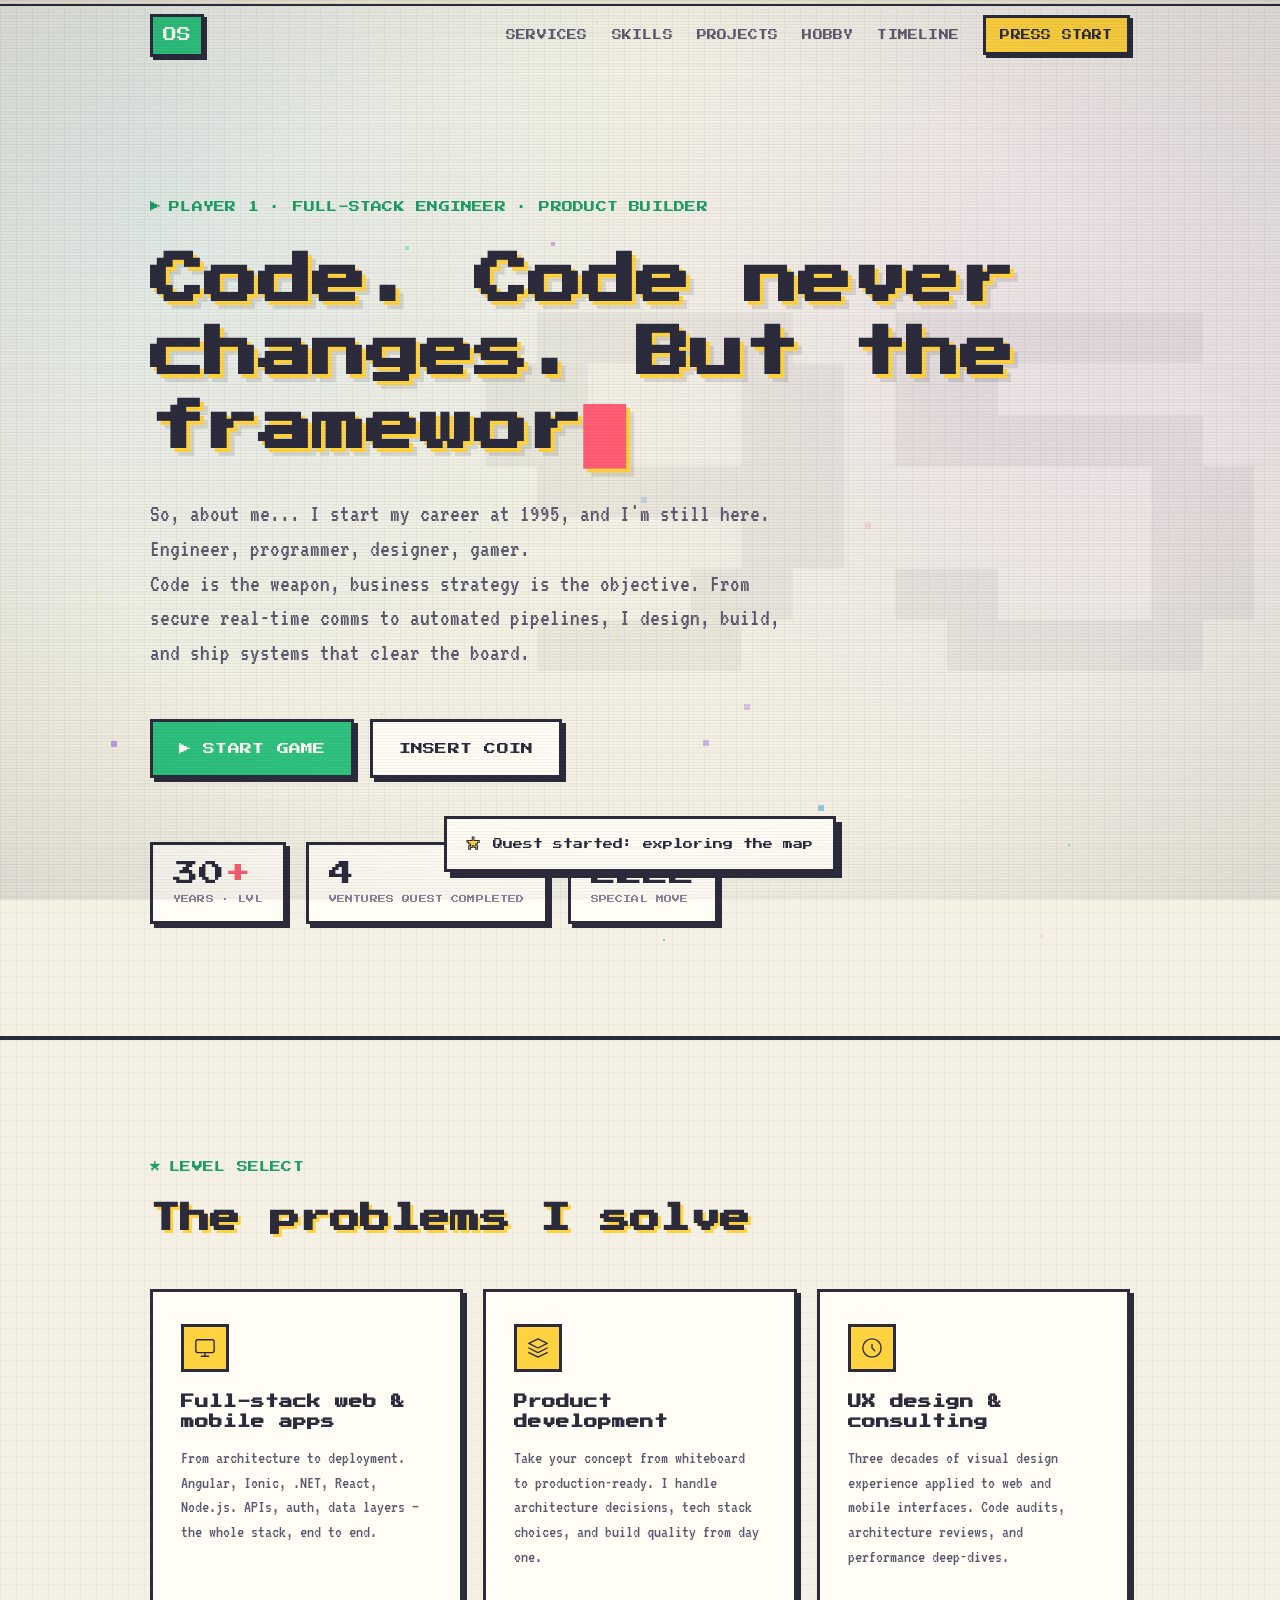
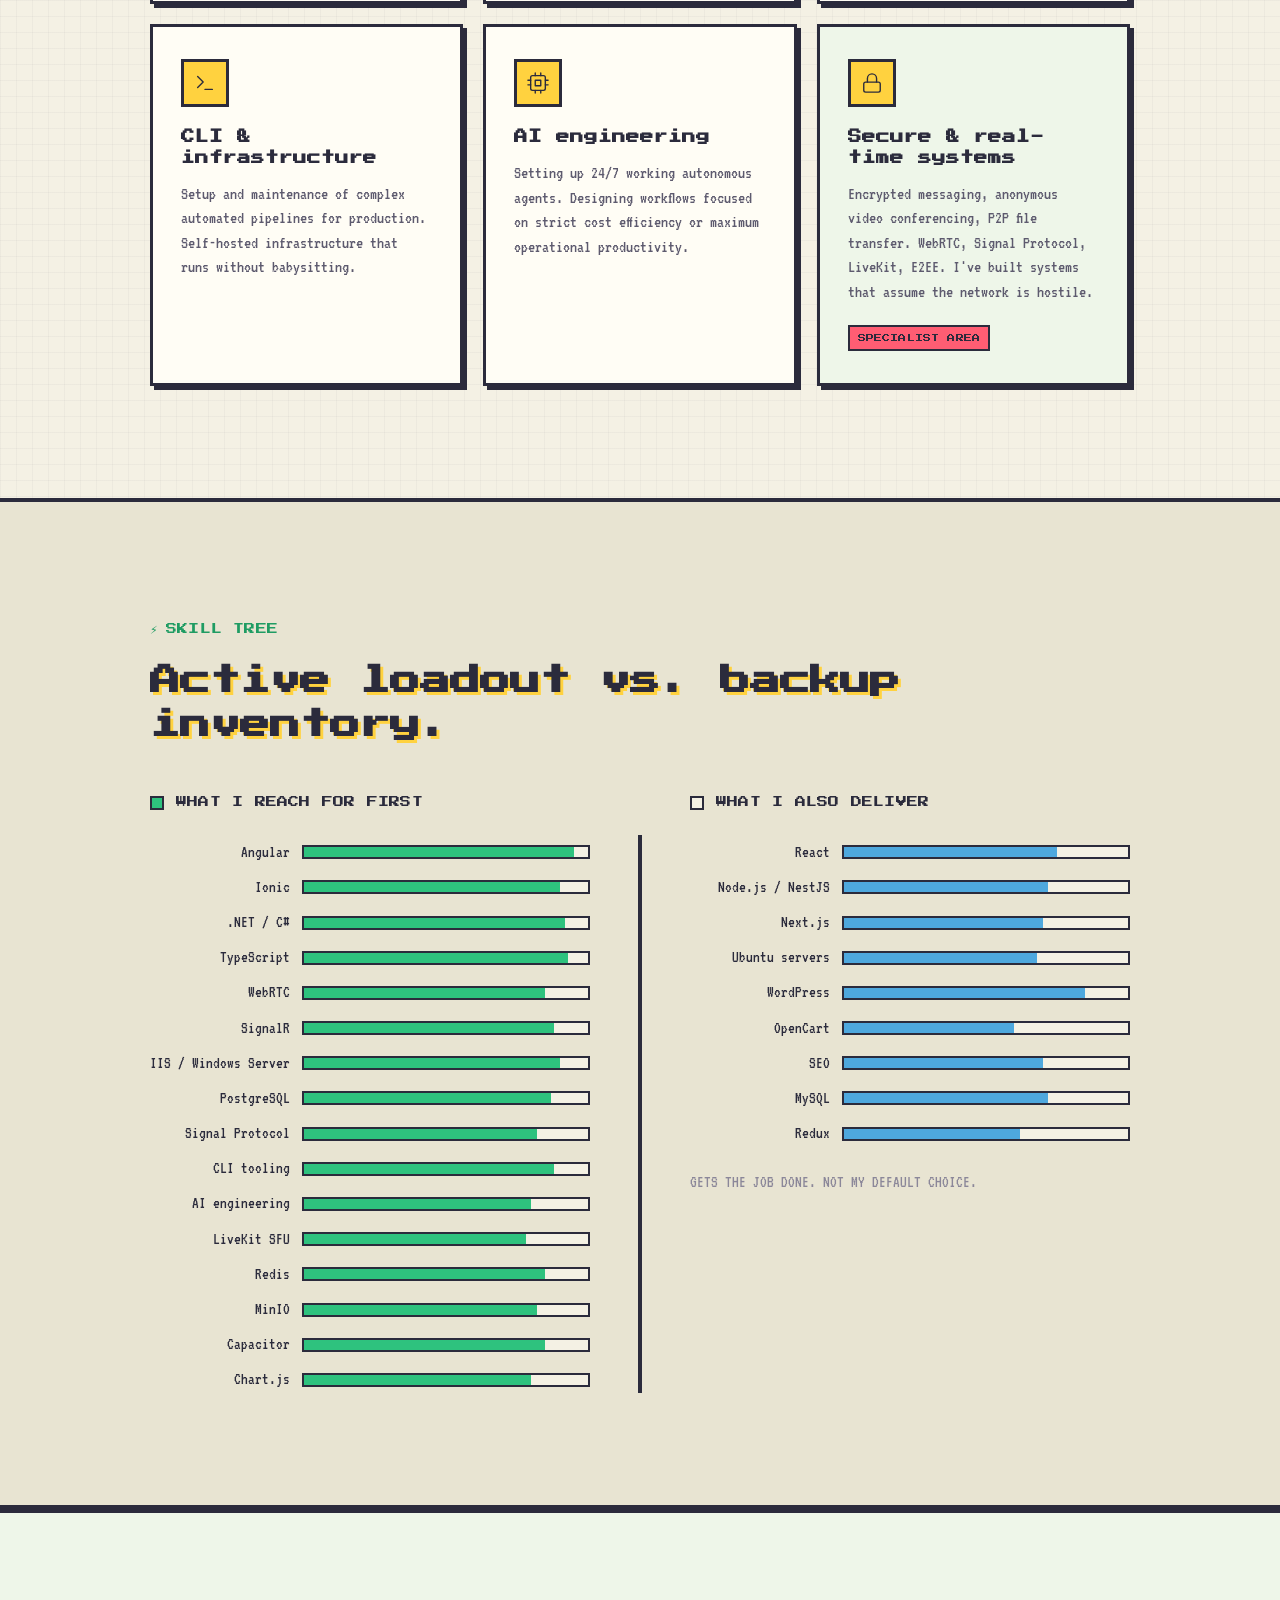
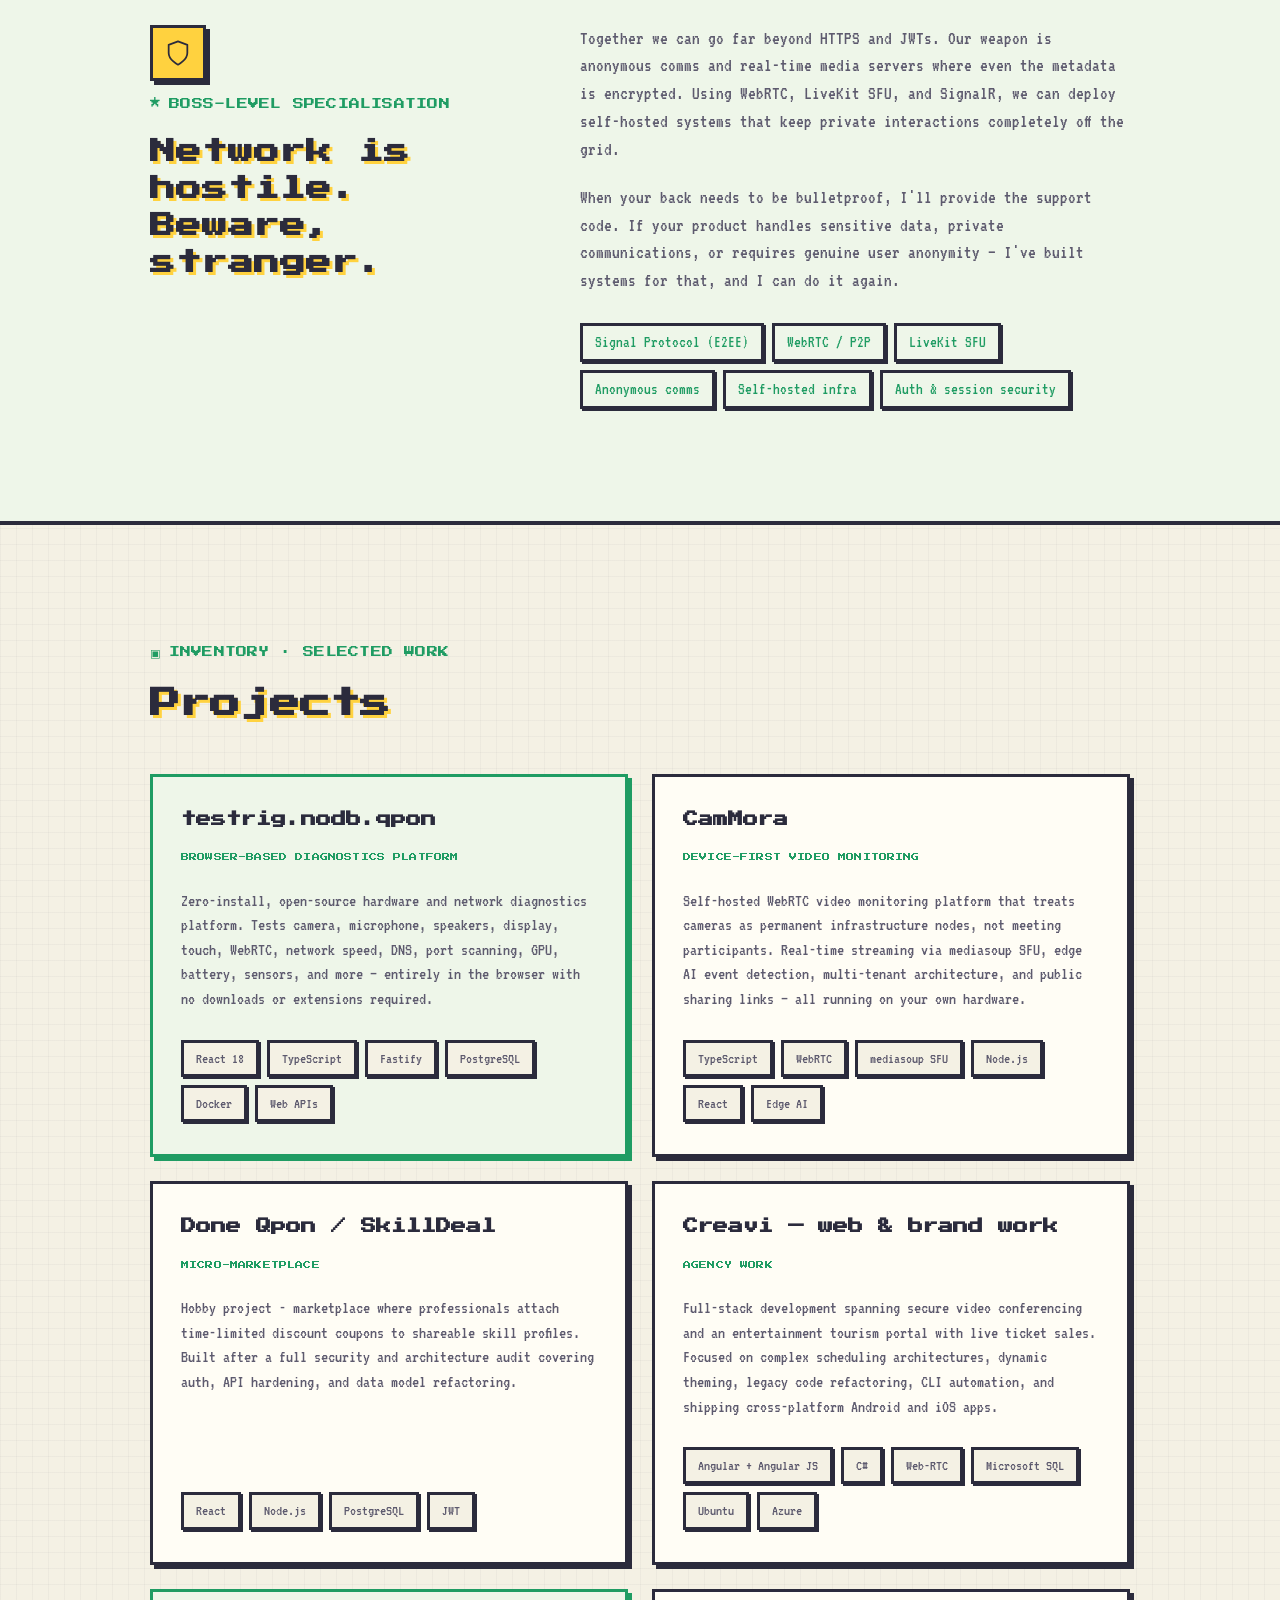
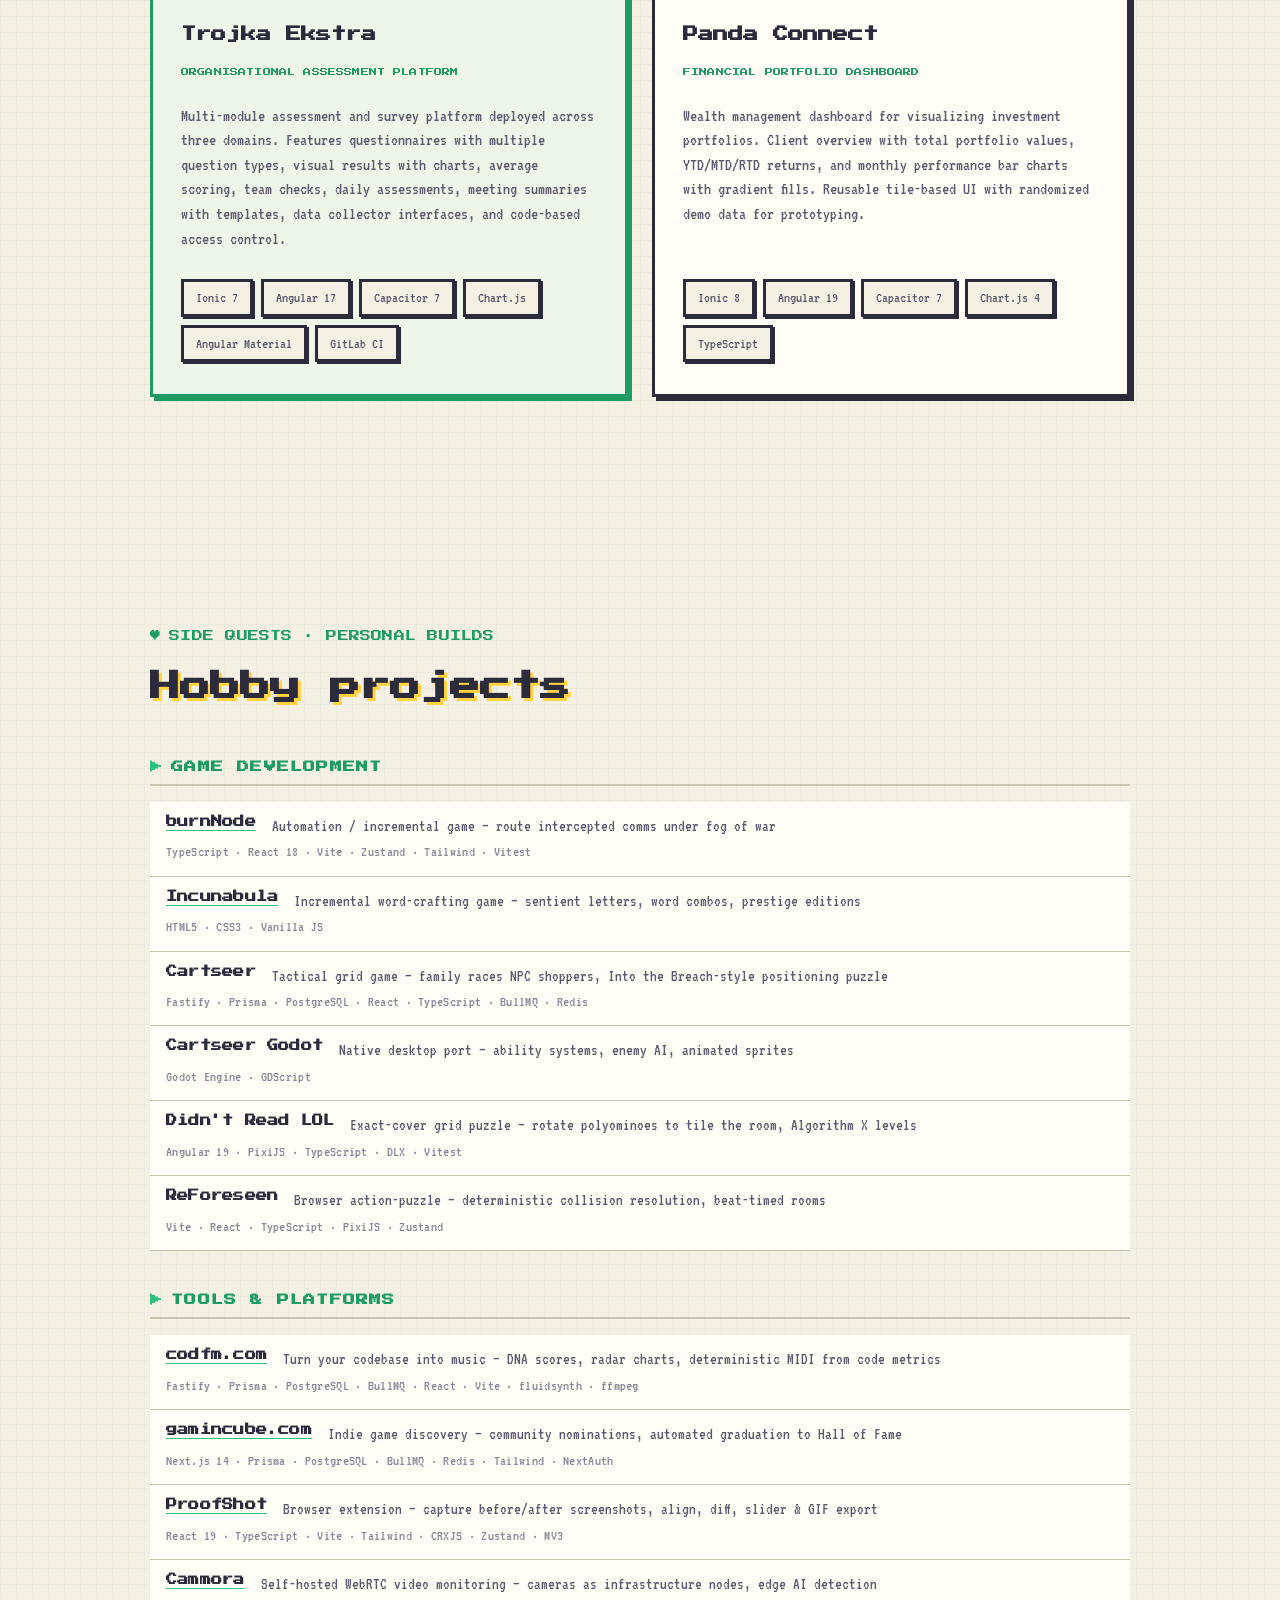
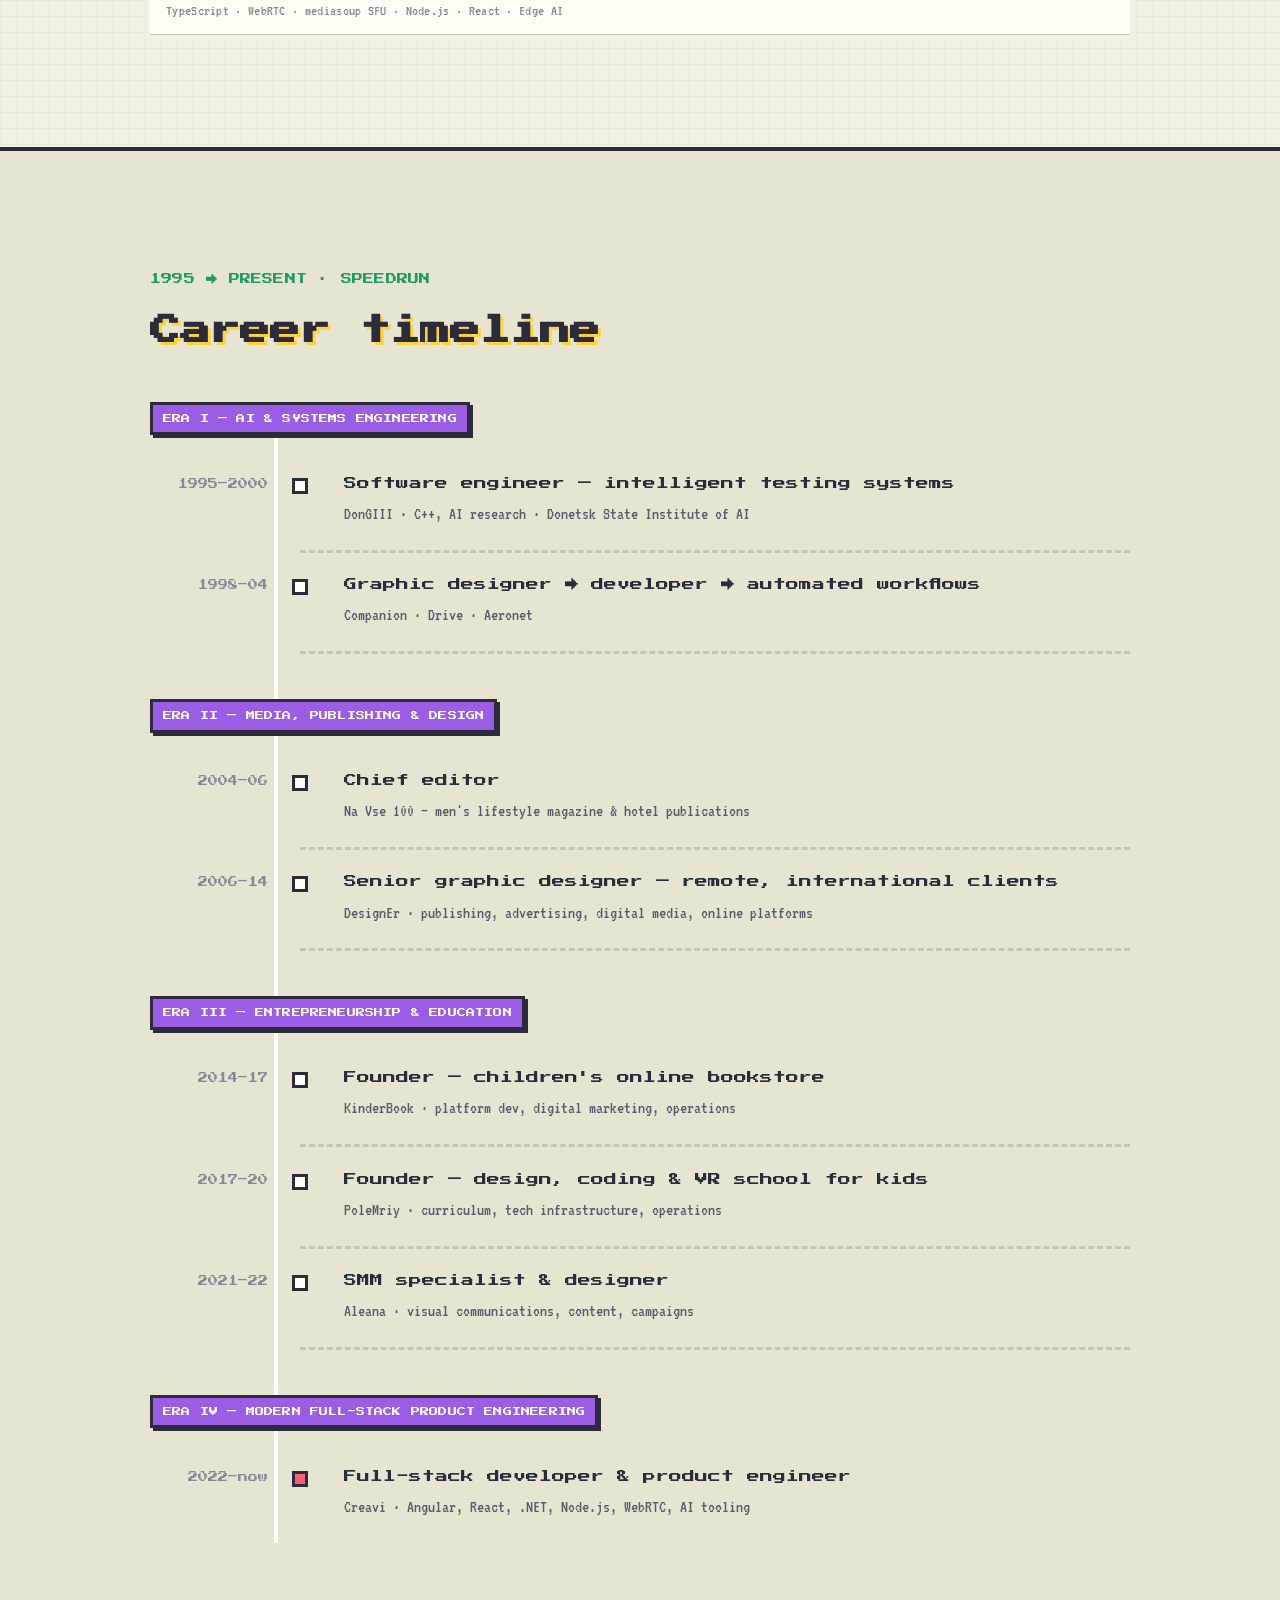
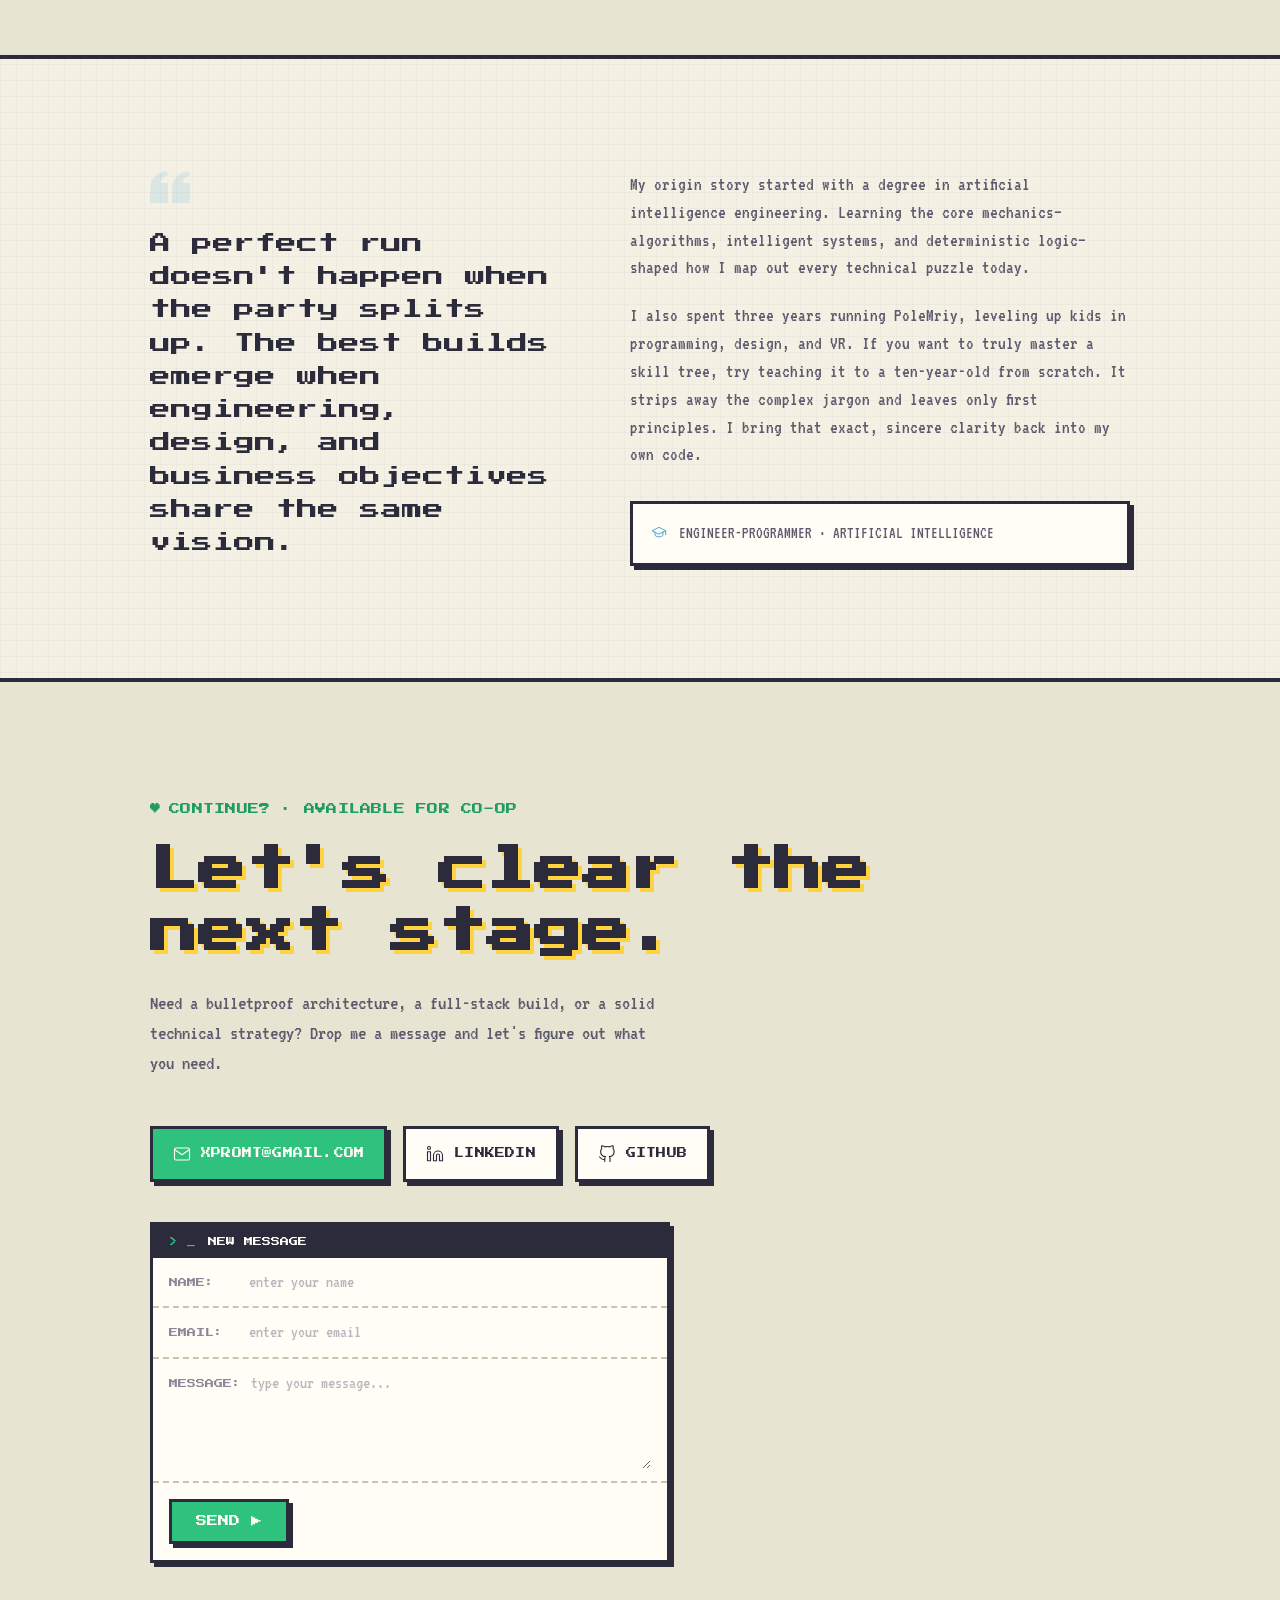
==== commit 0e361948: "Rewrite hobby section as list format with gamedev/tools categories, add ProofShot/codfm/gamincube" ====
--- a/site/index.html
+++ b/site/index.html
@@ -404,89 +404,67 @@
   <div class="container">
     <p class="section-eyebrow"><span>♥</span> Side quests · personal builds</p>
     <h2 class="section-title">Hobby projects</h2>
-    <div class="projects-grid">
-      <div class="project-card">
-        <div class="project-header">
-          <h3><a href="https://burnnode.done.qpon" target="_blank" rel="noopener" style="color:inherit;text-decoration:none">burnNode</a></h3>
-          <span class="project-type">Automation / incremental game</span>
-        </div>
-        <p>Route intercepted communications under fog of war. Automation handles certainty; humans handle uncertainty. Glyph-card decision system with dynamic AI confidence, escalation puzzles, and a prestige loop that widens your theater of operations.</p>
-        <div class="project-tags">
-          <span class="tag tag--stack">TypeScript</span>
-          <span class="tag tag--stack">React 18</span>
-          <span class="tag tag--stack">Vite</span>
-          <span class="tag tag--stack">Zustand</span>
-          <span class="tag tag--stack">Tailwind</span>
-          <span class="tag tag--stack">Vitest</span>
-        </div>
-      </div>
-      <div class="project-card">
-        <div class="project-header">
-          <h3><a href="https://incunabula.cc/game" target="_blank" rel="noopener" style="color:inherit;text-decoration:none">Incunabula</a></h3>
-          <span class="project-type">Incremental word-crafting game</span>
-        </div>
-        <p>Harness sentient letters, craft words, and evolve from a candlelit quill desk into a universal language engine. 26 letters with traits and friendships, combo word chains, prestige editions that transform the aesthetic from ink to code.</p>
-        <div class="project-tags">
-          <span class="tag tag--stack">HTML5</span>
-          <span class="tag tag--stack">CSS3</span>
-          <span class="tag tag--stack">Vanilla JS</span>
-        </div>
-      </div>
-      <div class="project-card">
-        <div class="project-header">
-          <h3>Cartseer</h3>
-          <span class="project-type">Tactical grid game</span>
-        </div>
-        <p>Into the Breach structure, no combat. A family races NPC shoppers around a hypermarket grid to grab discounted items before stock runs out. NPC intent is revealed one turn ahead — the puzzle is positioning and redirecting, not damage.</p>
-        <div class="project-tags">
-          <span class="tag tag--stack">Fastify</span>
-          <span class="tag tag--stack">Prisma</span>
-          <span class="tag tag--stack">PostgreSQL</span>
-          <span class="tag tag--stack">React</span>
-          <span class="tag tag--stack">TypeScript</span>
-          <span class="tag tag--stack">BullMQ</span>
-          <span class="tag tag--stack">Redis</span>
-        </div>
-      </div>
-      <div class="project-card">
-        <div class="project-header">
-          <h3>Cartseer Godot</h3>
-          <span class="project-type">Tactical grid game — native client</span>
-        </div>
-        <p>Godot Engine port of Cartseer with ability systems, enemy AI behaviors, animated sprites, and a full unit roster. Native desktop build for smoother grid interaction and offline play.</p>
-        <div class="project-tags">
-          <span class="tag tag--stack">Godot Engine</span>
-          <span class="tag tag--stack">GDScript</span>
-        </div>
-      </div>
-      <div class="project-card">
-        <div class="project-header">
-          <h3>Didn't Read LOL</h3>
-          <span class="project-type">Exact-cover grid puzzle</span>
-        </div>
-        <p>Open, close, and rotate book-shaped polyominoes until their footprints exactly tile the room with no overlap. Levels generated via Algorithm X (Dancing Links) with guaranteed unique solutions and a point-economy action system.</p>
-        <div class="project-tags">
-          <span class="tag tag--stack">Angular 19</span>
-          <span class="tag tag--stack">PixiJS</span>
-          <span class="tag tag--stack">TypeScript</span>
-          <span class="tag tag--stack">DLX</span>
-          <span class="tag tag--stack">Vitest</span>
-        </div>
-      </div>
-      <div class="project-card">
-        <div class="project-header">
-          <h3>ReForeseen</h3>
-          <span class="project-type">Browser action-puzzle prototype</span>
-        </div>
-        <p>Turn-based action-puzzle with deterministic collision resolution. Plan moves, shoots, takedowns, and door interactions across beat-timed rooms. Pure simulation core separated from the PixiJS renderer — same event log from CLI and browser.</p>
-        <div class="project-tags">
-          <span class="tag tag--stack">Vite</span>
-          <span class="tag tag--stack">React</span>
-          <span class="tag tag--stack">TypeScript</span>
-          <span class="tag tag--stack">PixiJS</span>
-          <span class="tag tag--stack">Zustand</span>
-        </div>
-      </div>
+
+    <div class="hobby-group">
+      <h3 class="hobby-subtitle"><span class="hobby-subtitle-icon">▶</span> Game development</h3>
+      <ul class="hobby-list">
+        <li class="hobby-item">
+          <span class="hobby-name"><a href="https://burnnode.done.qpon" target="_blank" rel="noopener">burnNode</a></span>
+          <span class="hobby-desc">Automation / incremental game — route intercepted comms under fog of war</span>
+          <span class="hobby-stack">TypeScript · React 18 · Vite · Zustand · Tailwind · Vitest</span>
+        </li>
+        <li class="hobby-item">
+          <span class="hobby-name"><a href="https://incunabula.cc/game" target="_blank" rel="noopener">Incunabula</a></span>
+          <span class="hobby-desc">Incremental word-crafting game — sentient letters, word combos, prestige editions</span>
+          <span class="hobby-stack">HTML5 · CSS3 · Vanilla JS</span>
+        </li>
+        <li class="hobby-item">
+          <span class="hobby-name">Cartseer</span>
+          <span class="hobby-desc">Tactical grid game — family races NPC shoppers, Into the Breach-style positioning puzzle</span>
+          <span class="hobby-stack">Fastify · Prisma · PostgreSQL · React · TypeScript · BullMQ · Redis</span>
+        </li>
+        <li class="hobby-item">
+          <span class="hobby-name">Cartseer Godot</span>
+          <span class="hobby-desc">Native desktop port — ability systems, enemy AI, animated sprites</span>
+          <span class="hobby-stack">Godot Engine · GDScript</span>
+        </li>
+        <li class="hobby-item">
+          <span class="hobby-name">Didn't Read LOL</span>
+          <span class="hobby-desc">Exact-cover grid puzzle — rotate polyominoes to tile the room, Algorithm X levels</span>
+          <span class="hobby-stack">Angular 19 · PixiJS · TypeScript · DLX · Vitest</span>
+        </li>
+        <li class="hobby-item">
+          <span class="hobby-name">ReForeseen</span>
+          <span class="hobby-desc">Browser action-puzzle — deterministic collision resolution, beat-timed rooms</span>
+          <span class="hobby-stack">Vite · React · TypeScript · PixiJS · Zustand</span>
+        </li>
+      </ul>
+    </div>
+
+    <div class="hobby-group">
+      <h3 class="hobby-subtitle"><span class="hobby-subtitle-icon">▶</span> Tools &amp; platforms</h3>
+      <ul class="hobby-list">
+        <li class="hobby-item">
+          <span class="hobby-name"><a href="https://codfm.com" target="_blank" rel="noopener">codfm.com</a></span>
+          <span class="hobby-desc">Turn your codebase into music — DNA scores, radar charts, deterministic MIDI from code metrics</span>
+          <span class="hobby-stack">Fastify · Prisma · PostgreSQL · BullMQ · React · Vite · fluidsynth · ffmpeg</span>
+        </li>
+        <li class="hobby-item">
+          <span class="hobby-name"><a href="https://gamincube.com" target="_blank" rel="noopener">gamincube.com</a></span>
+          <span class="hobby-desc">Indie game discovery — community nominations, automated graduation to Hall of Fame</span>
+          <span class="hobby-stack">Next.js 14 · Prisma · PostgreSQL · BullMQ · Redis · Tailwind · NextAuth</span>
+        </li>
+        <li class="hobby-item">
+          <span class="hobby-name"><a href="https://proofshot.done.qpon" target="_blank" rel="noopener">ProofShot</a></span>
+          <span class="hobby-desc">Browser extension — capture before/after screenshots, align, diff, slider &amp; GIF export</span>
+          <span class="hobby-stack">React 19 · TypeScript · Vite · Tailwind · CRXJS · Zustand · MV3</span>
+        </li>
+        <li class="hobby-item">
+          <span class="hobby-name"><a href="https://cammora.nodb.qpon" target="_blank" rel="noopener">Cammora</a></span>
+          <span class="hobby-desc">Self-hosted WebRTC video monitoring — cameras as infrastructure nodes, edge AI detection</span>
+          <span class="hobby-stack">TypeScript · WebRTC · mediasoup SFU · Node.js · React · Edge AI</span>
+        </li>
+      </ul>
     </div>
   </div>
 </section>
--- a/site/portfolio.css
+++ b/site/portfolio.css
@@ -1182,3 +1182,88 @@
   *, *::before, *::after { animation: none !important; transition: none !important; }
   .service-card, .project-card, .timeline-item { opacity: 1; transform: none; }
 }
+
+/* ── Hobby list ────────────────────────────────────────────── */
+.hobby-group { margin-bottom: 2.5rem; }
+.hobby-group:last-child { margin-bottom: 0; }
+
+.hobby-subtitle {
+  font-family: var(--font-display);
+  font-size: 0.75rem;
+  text-transform: uppercase;
+  letter-spacing: 0.1em;
+  color: var(--accent-dk);
+  margin-bottom: 1rem;
+  padding-bottom: 0.5rem;
+  border-bottom: 2px solid var(--border-lt);
+  display: flex;
+  align-items: center;
+  gap: 0.5rem;
+}
+.hobby-subtitle-icon { color: var(--accent); }
+
+.hobby-list {
+  list-style: none;
+  display: flex;
+  flex-direction: column;
+  gap: 0;
+}
+
+.hobby-item {
+  display: grid;
+  grid-template-columns: 1fr;
+  gap: 2px;
+  padding: 0.75rem 1rem;
+  border-bottom: 1px solid var(--border-lt);
+  background: var(--bg-card);
+  transition: background 0.15s, box-shadow 0.15s;
+}
+.hobby-item:hover {
+  background: var(--bg-sec);
+}
+
+.hobby-name {
+  font-family: var(--font-display);
+  font-size: 0.7rem;
+  font-weight: 700;
+  color: var(--ink);
+  letter-spacing: 0.02em;
+}
+.hobby-name a {
+  color: var(--ink);
+  text-decoration: underline;
+  text-decoration-color: var(--accent);
+  text-underline-offset: 3px;
+}
+.hobby-name a:hover { color: var(--accent-dk); }
+
+.hobby-desc {
+  font-size: 1.05rem;
+  color: var(--text-muted);
+  line-height: 1.5;
+}
+
+.hobby-stack {
+  font-family: var(--font-body);
+  font-size: 0.95rem;
+  color: var(--text-dim);
+  letter-spacing: 0.02em;
+}
+
+@media (min-width: 600px) {
+  .hobby-item {
+    grid-template-columns: auto 1fr;
+    grid-template-rows: auto auto;
+    column-gap: 1rem;
+    row-gap: 2px;
+  }
+  .hobby-name { grid-column: 1; grid-row: 1; }
+  .hobby-desc { grid-column: 2; grid-row: 1; }
+  .hobby-stack { grid-column: 1 / -1; grid-row: 2; }
+}
+
+@media (max-width: 520px) {
+  .hobby-item { padding: 0.6rem 0.75rem; }
+  .hobby-name { font-size: 0.6rem; }
+  .hobby-desc { font-size: 0.95rem; }
+}
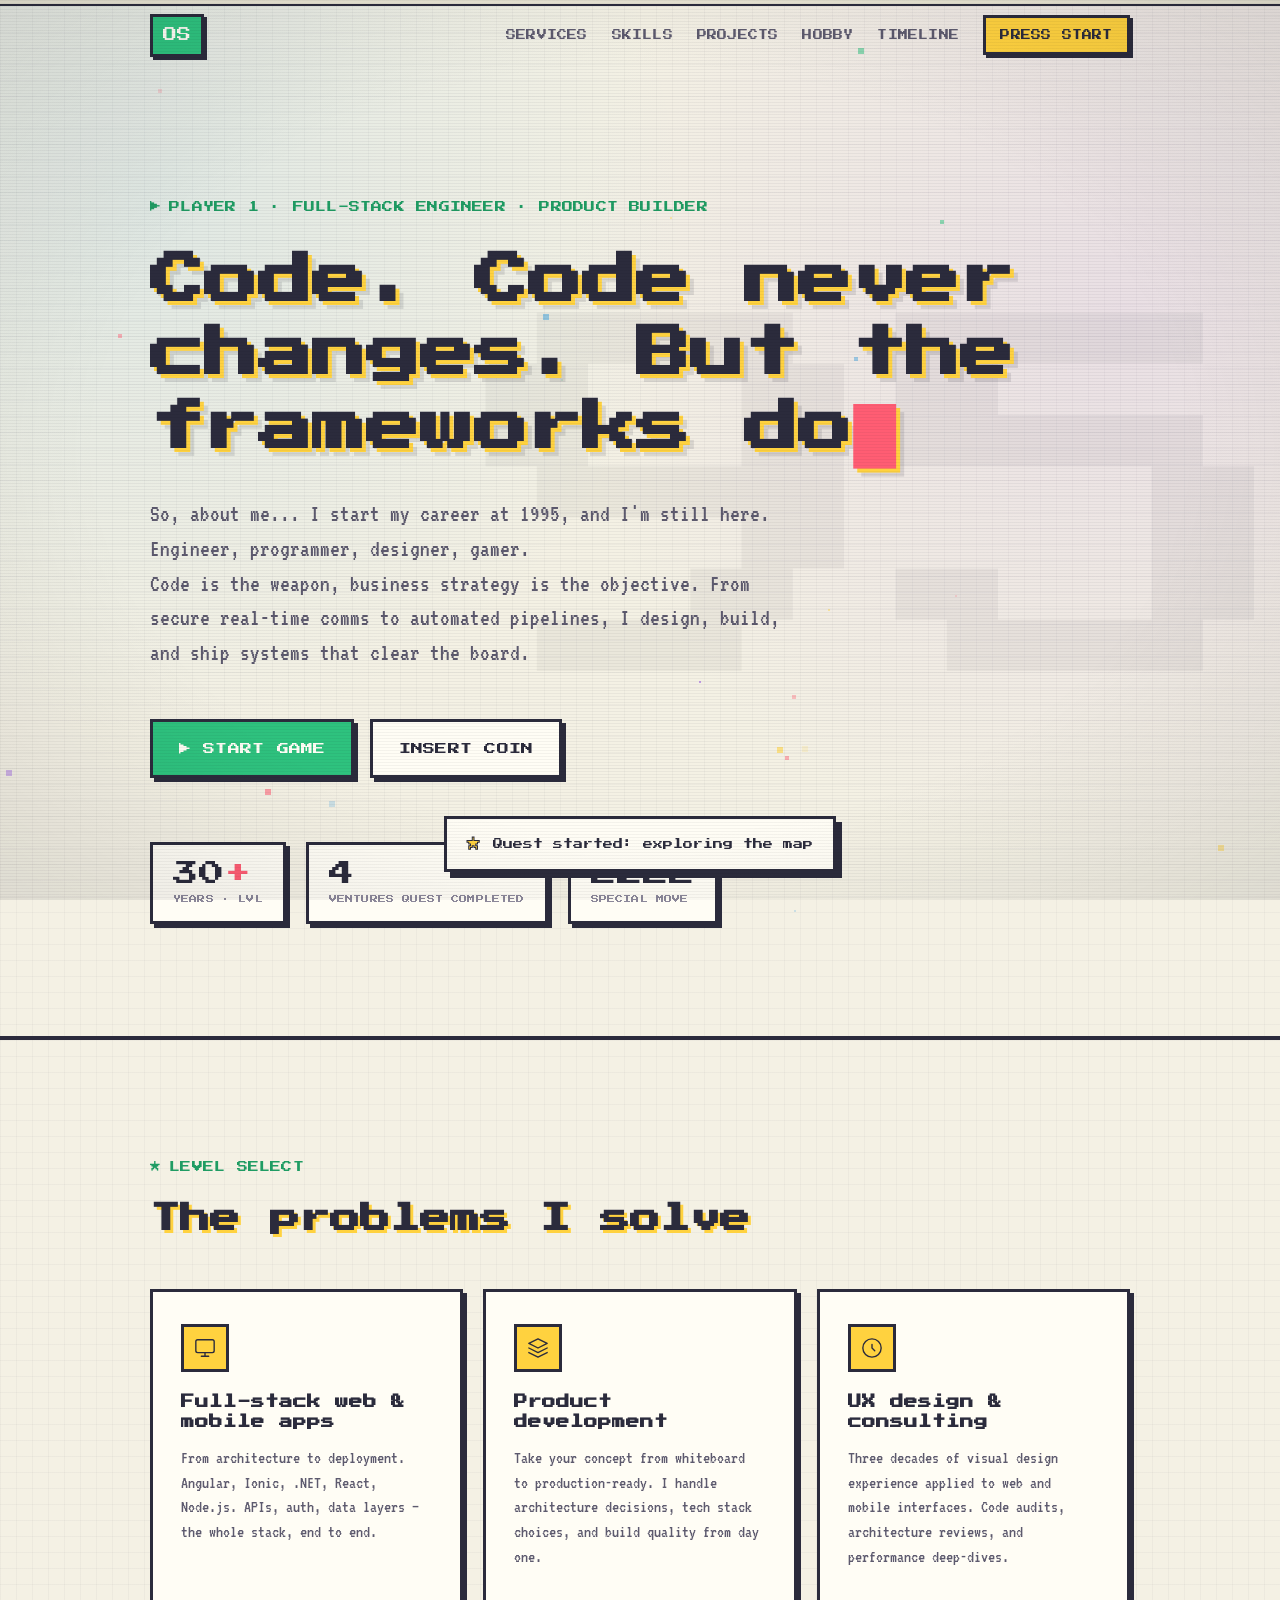
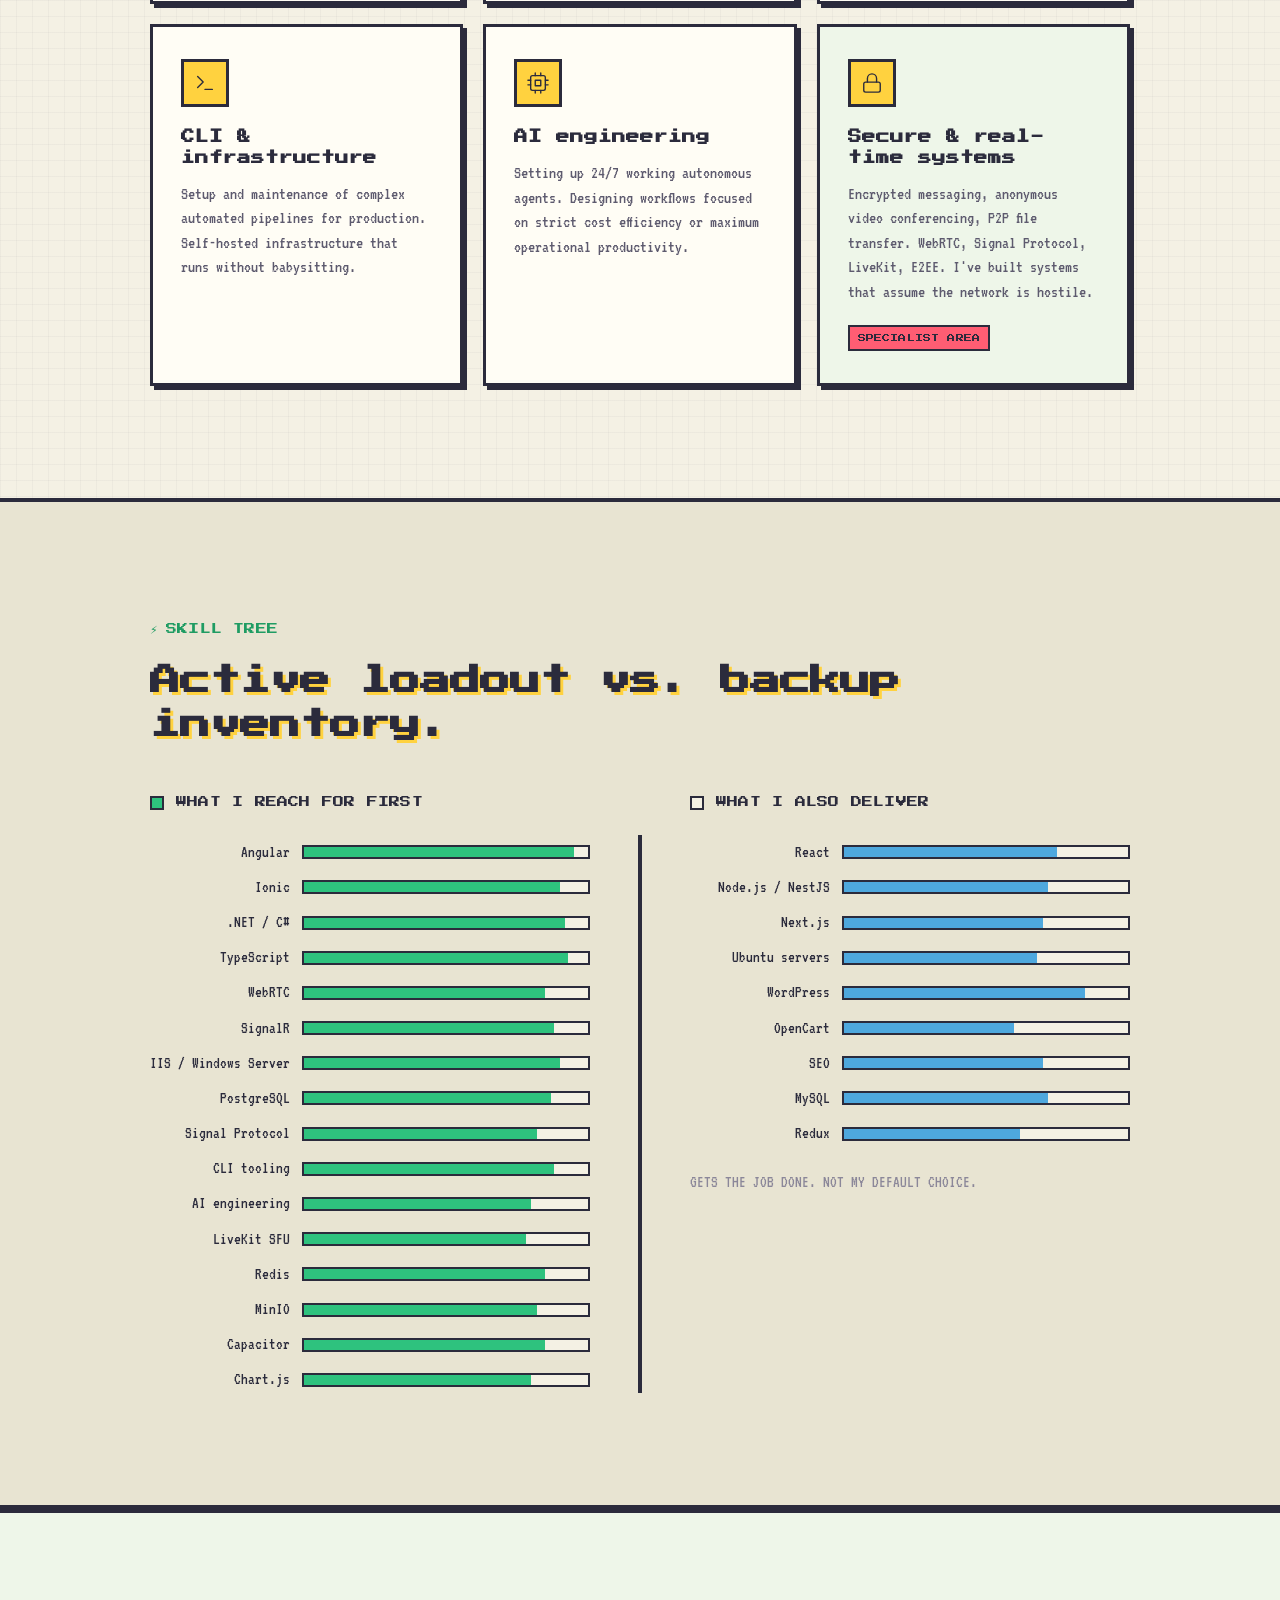
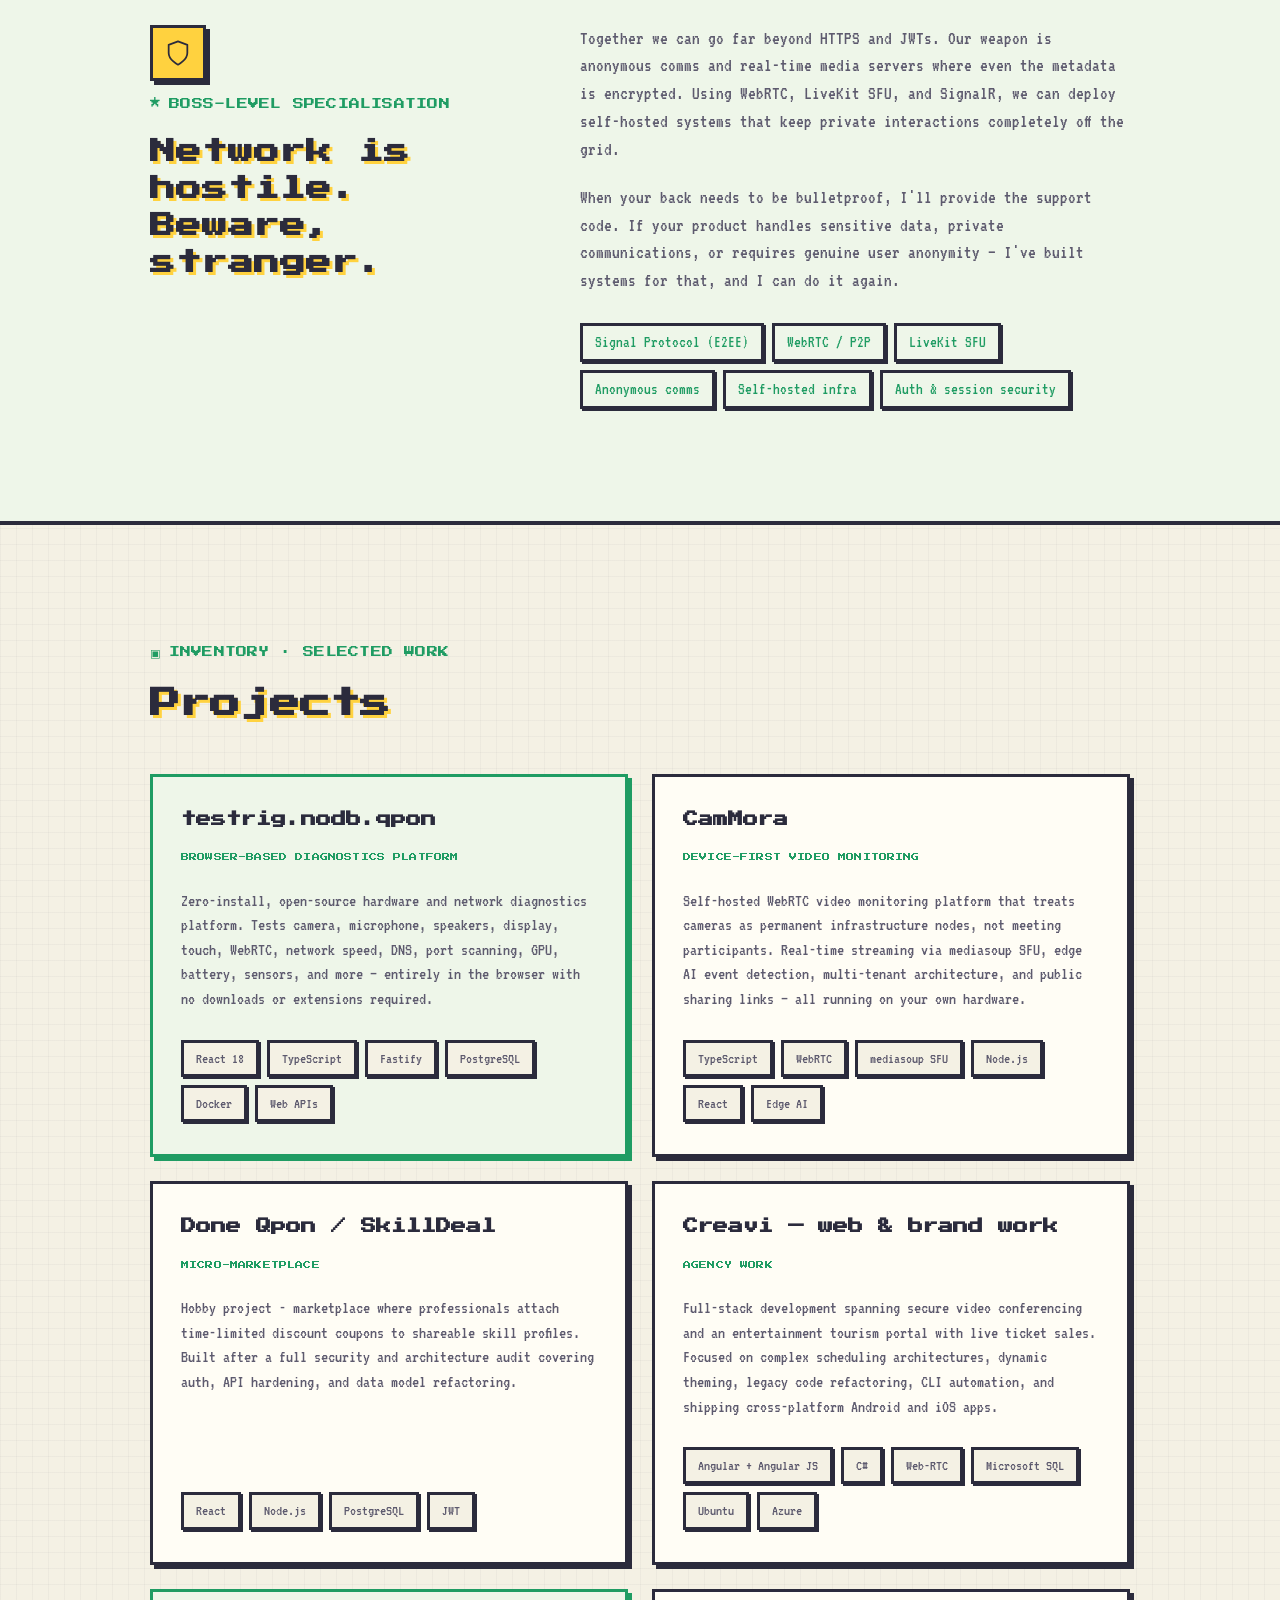
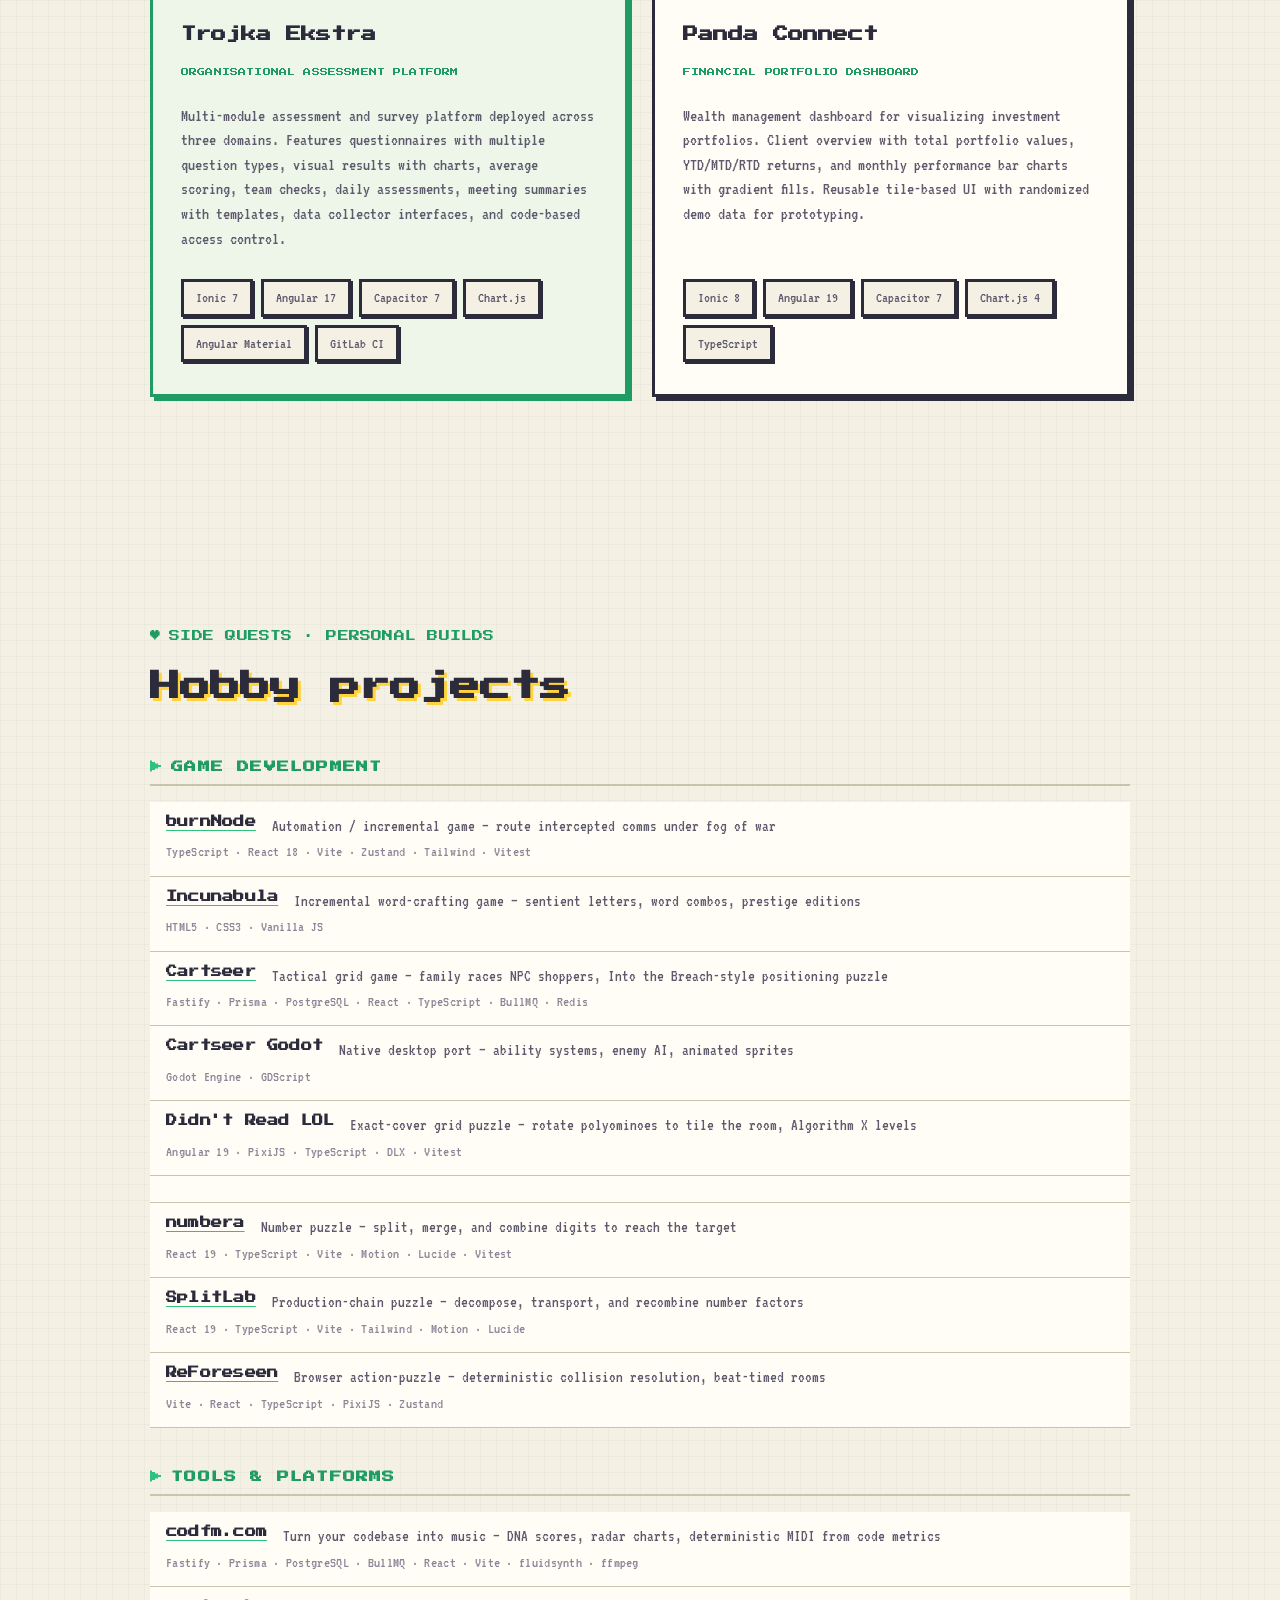
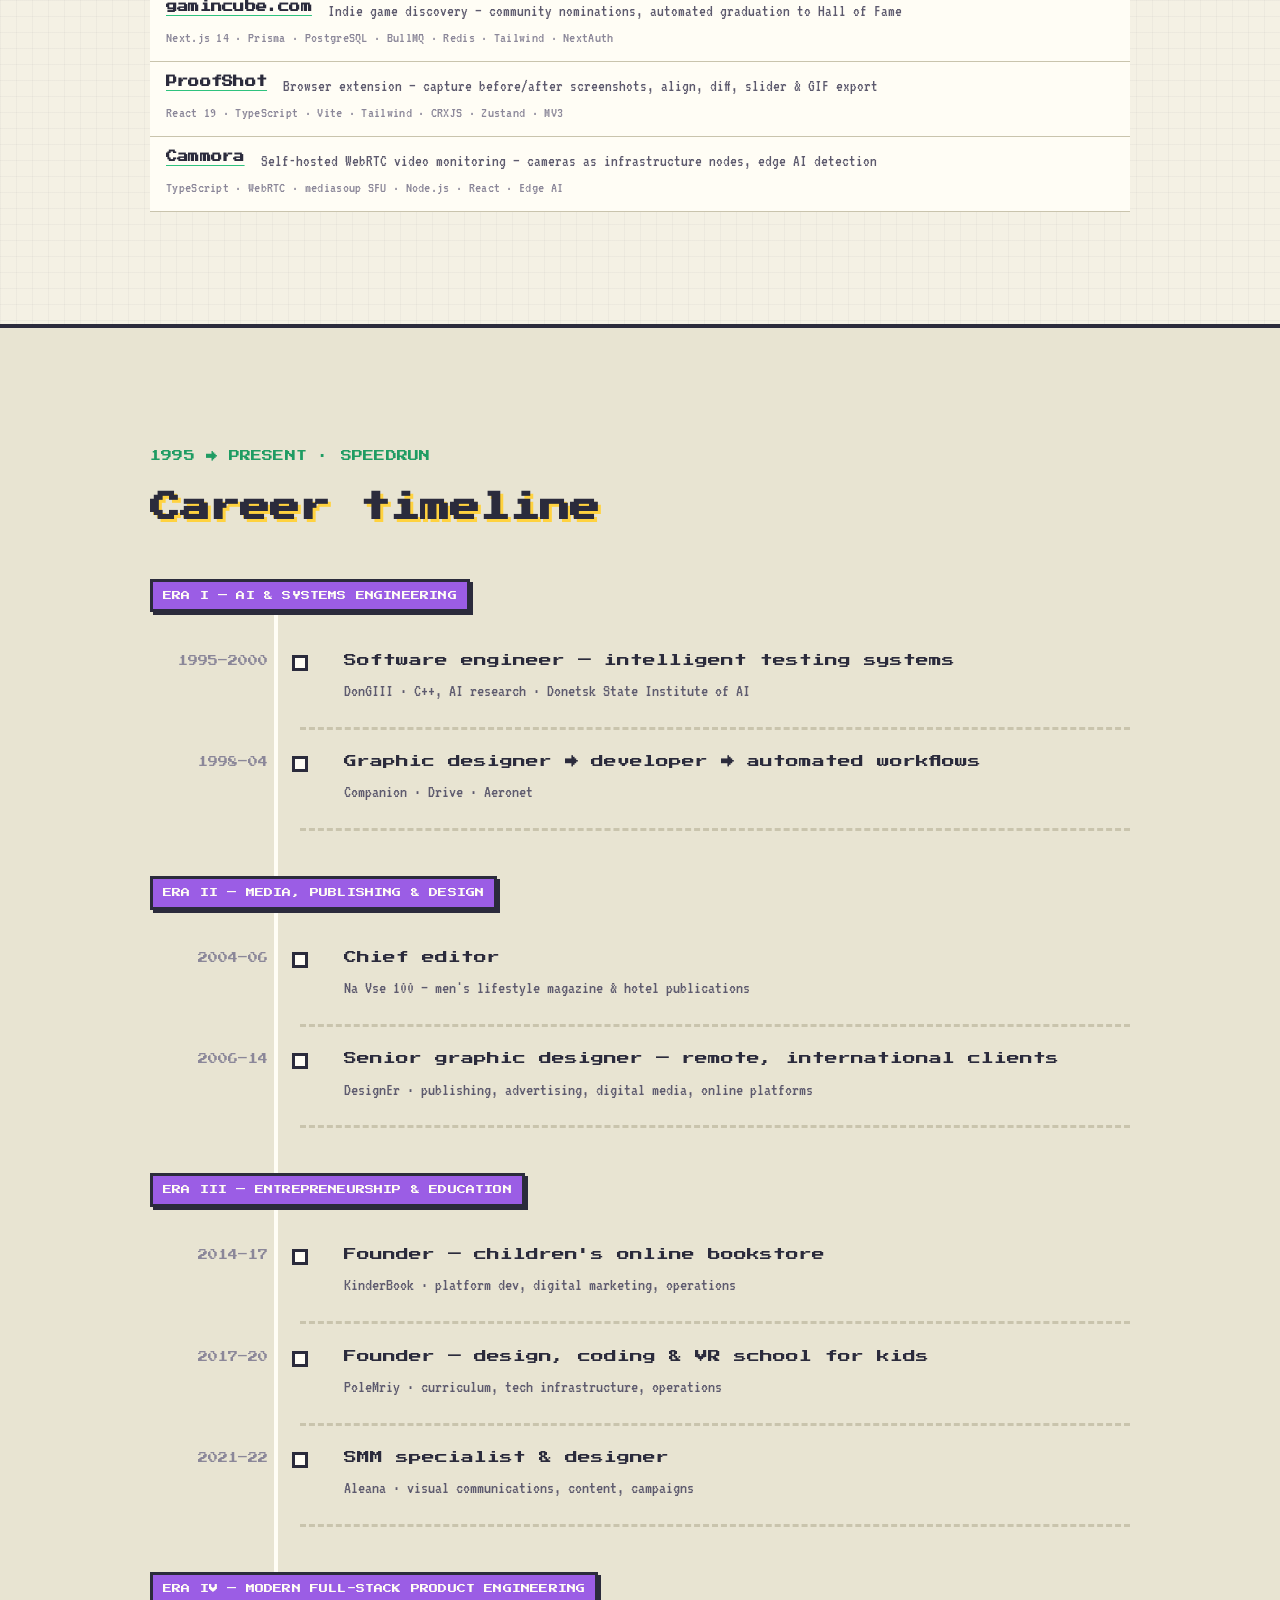
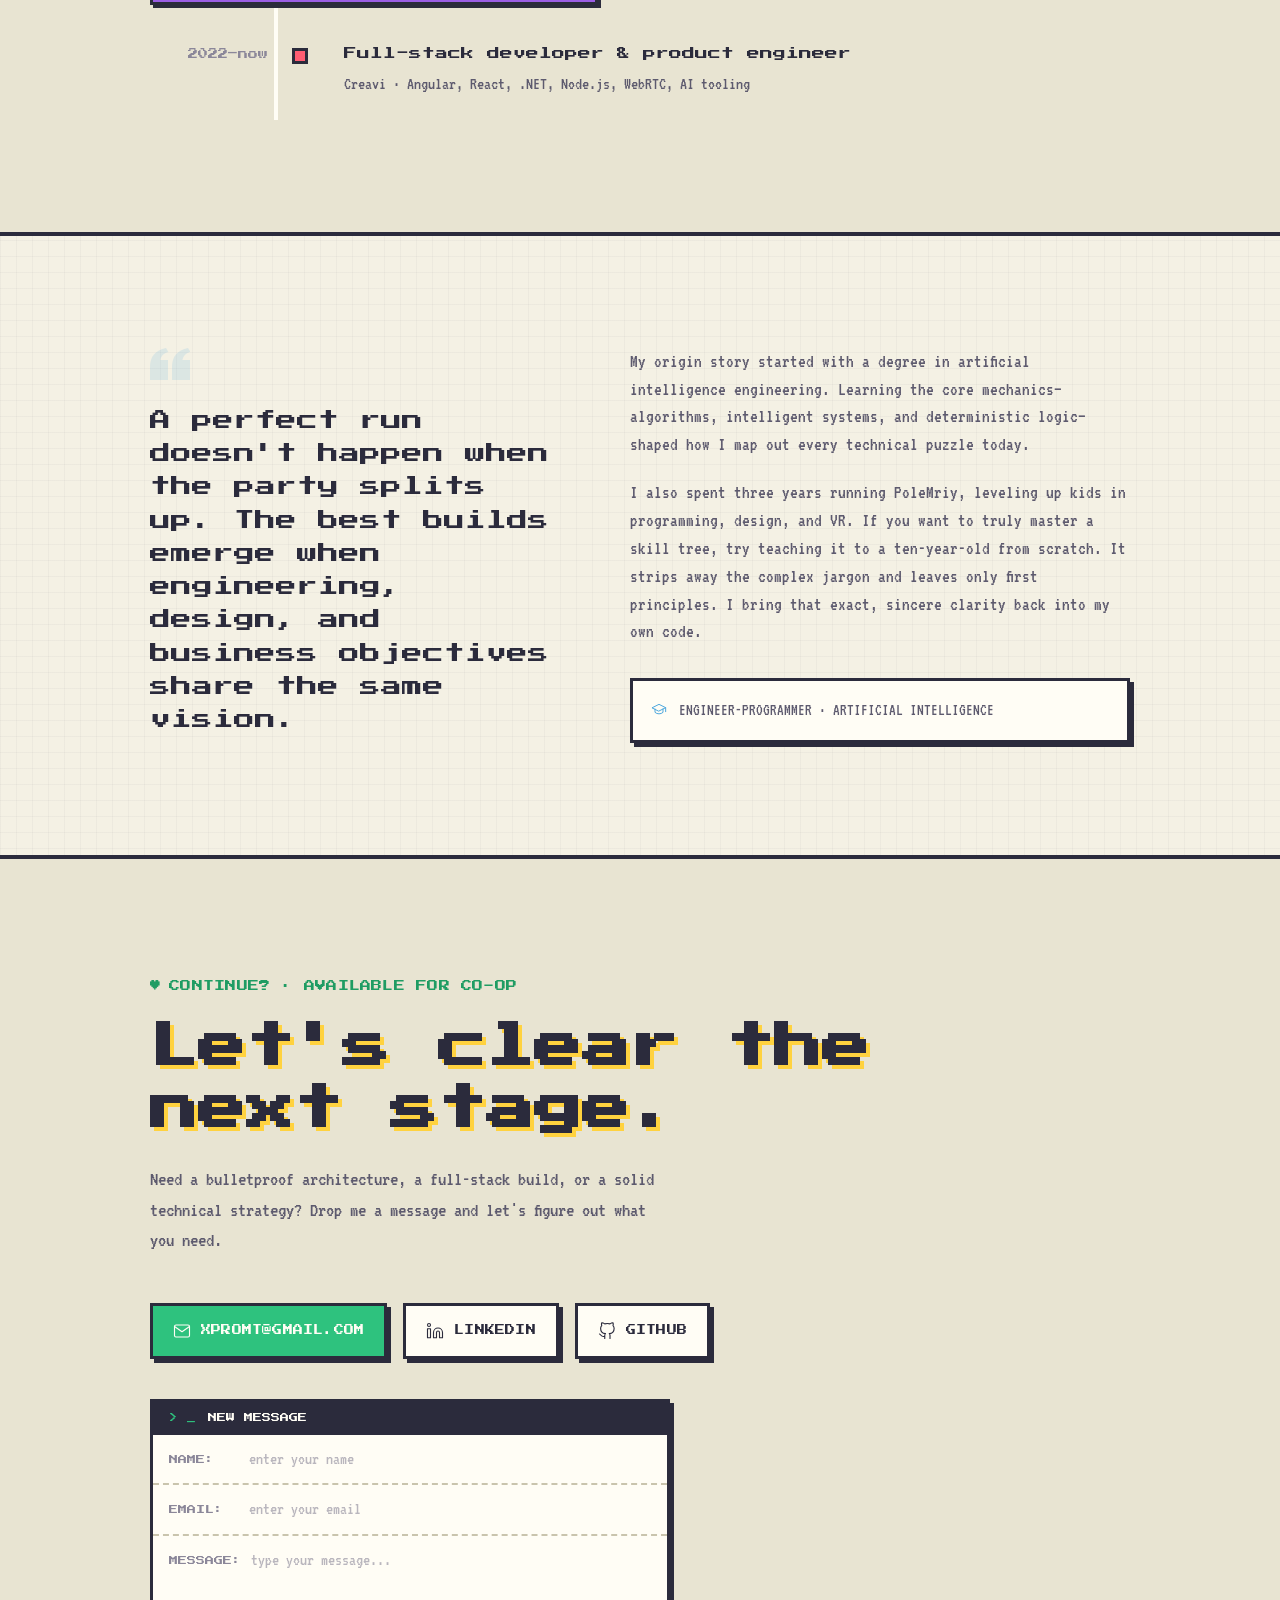
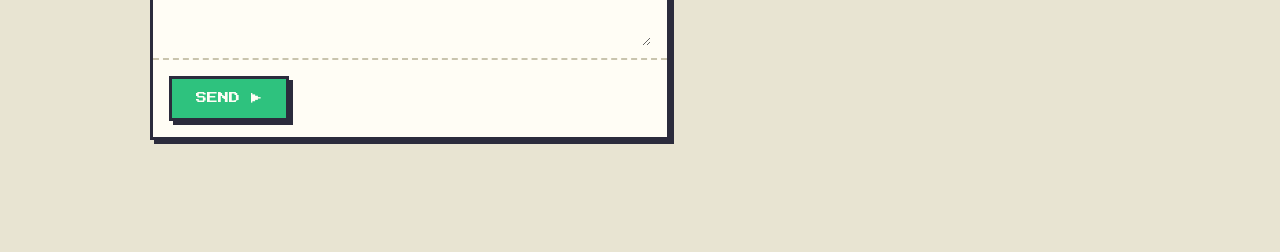
==== commit 39583aab: "Add links to Cartseer, ReForeseen; add numbera, SplitLab to hobby projects" ====
--- a/site/index.html
+++ b/site/index.html
@@ -419,7 +419,7 @@
           <span class="hobby-stack">HTML5 · CSS3 · Vanilla JS</span>
         </li>
         <li class="hobby-item">
-          <span class="hobby-name">Cartseer</span>
+          <span class="hobby-name"><a href="https://cartseer.nodb.qpon" target="_blank" rel="noopener">Cartseer</a></span>
           <span class="hobby-desc">Tactical grid game — family races NPC shoppers, Into the Breach-style positioning puzzle</span>
           <span class="hobby-stack">Fastify · Prisma · PostgreSQL · React · TypeScript · BullMQ · Redis</span>
         </li>
@@ -434,11 +434,21 @@
           <span class="hobby-stack">Angular 19 · PixiJS · TypeScript · DLX · Vitest</span>
         </li>
         <li class="hobby-item">
-          <span class="hobby-name">ReForeseen</span>
+        <li class="hobby-item">
+          <span class="hobby-name"><a href="https://numbera.nodb.qpon" target="_blank" rel="noopener">numbera</a></span>
+          <span class="hobby-desc">Number puzzle — split, merge, and combine digits to reach the target</span>
+          <span class="hobby-stack">React 19 · TypeScript · Vite · Motion · Lucide · Vitest</span>
+        </li>
+        <li class="hobby-item">
+          <span class="hobby-name"><a href="https://splitlab.nodb.qpon" target="_blank" rel="noopener">SplitLab</a></span>
+          <span class="hobby-desc">Production-chain puzzle — decompose, transport, and recombine number factors</span>
+          <span class="hobby-stack">React 19 · TypeScript · Vite · Tailwind · Motion · Lucide</span>
+        </li>
+        <li class="hobby-item">
+          <span class="hobby-name"><a href="https://reforeseen.nodb.qpon" target="_blank" rel="noopener">ReForeseen</a></span>
           <span class="hobby-desc">Browser action-puzzle — deterministic collision resolution, beat-timed rooms</span>
           <span class="hobby-stack">Vite · React · TypeScript · PixiJS · Zustand</span>
         </li>
-      </ul>
     </div>
 
     <div class="hobby-group">
